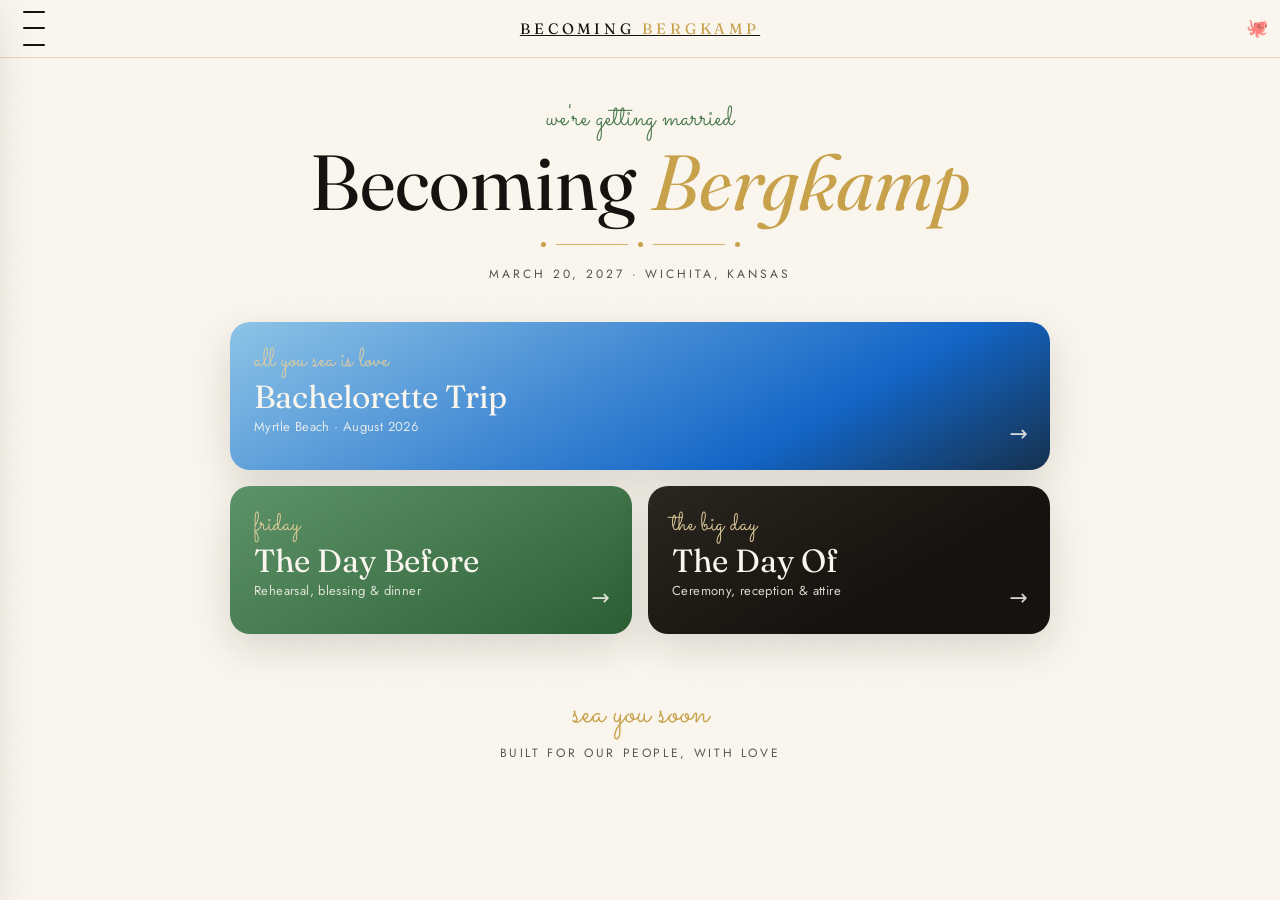
==== index.html @ abdae439 "Build Becoming Bergkamp wedding party hub (PWA) Scaffold the full Phase 1 app per the build spec: a " ====
<!doctype html>
<html lang="en">
<head>
  <meta charset="utf-8">
  <title>Becoming Bergkamp · Wedding Party Hub</title>
  <meta name="viewport" content="width=device-width, initial-scale=1, viewport-fit=cover">
  <meta name="description" content="The wedding party hub for Laura and William. Bachelorette trip, the day before, and the day of.">

  <!-- PWA / app-like -->
  <meta name="theme-color" content="#15130F">
  <meta name="apple-mobile-web-app-capable" content="yes">
  <meta name="mobile-web-app-capable" content="yes">
  <meta name="apple-mobile-web-app-status-bar-style" content="black-translucent">
  <meta name="apple-mobile-web-app-title" content="Bergkamp">
  <link rel="manifest" href="manifest.json">
  <link rel="apple-touch-icon" href="assets/icons/apple-touch-icon.png">
  <link rel="icon" type="image/png" sizes="32x32" href="assets/icons/favicon-32.png">

  <!-- Fonts: Fraunces, Jost, Sacramento -->
  <link rel="preconnect" href="https://fonts.googleapis.com">
  <link rel="preconnect" href="https://fonts.gstatic.com" crossorigin>
  <link href="https://fonts.googleapis.com/css2?family=Fraunces:ital,opsz,wght@0,9..144,300;0,9..144,400;1,9..144,300;1,9..144,400&family=Jost:wght@300;400;500;600&family=Sacramento&display=swap" rel="stylesheet">

  <link rel="stylesheet" href="styles/main.css">
</head>
<body>
  <!-- film grain texture -->
  <div class="grain" aria-hidden="true"></div>

  <!-- fixed top bar -->
  <header class="topbar">
    <button class="hamburger" id="hamburger" aria-label="Open menu" aria-controls="drawer" aria-expanded="false">
      <span></span><span></span><span></span>
    </button>
    <a class="wordmark" href="#/home">Becoming <span class="gold">Bergkamp</span></a>
    <span class="shellglyph" aria-hidden="true">&#128025;</span>
  </header>

  <!-- slide-in drawer -->
  <div class="scrim" id="scrim"></div>
  <aside class="drawer" id="drawer" aria-label="Main menu">
    <div class="drawer__kicker">welcome to the</div>
    <div class="drawer__title">Wedding Party Hub</div>
    <div class="drawer__rule"></div>
    <nav>
      <a class="drawer__link" href="#/home"><span class="idx">00</span><span class="label">Home</span></a>
      <a class="drawer__link" href="#/bachelorette"><span class="idx">01</span><span class="label">Bachelorette Trip</span></a>
      <a class="drawer__link" href="#/day-before"><span class="idx">02</span><span class="label">The Day Before</span></a>
      <a class="drawer__link" href="#/day-of"><span class="idx">03</span><span class="label">The Day Of</span></a>
    </nav>
    <div class="drawer__soon">
      <div class="ey">Coming soon</div>
      <div class="items">Bridesmaids portal &middot; Groomsmen portal</div>
    </div>
  </aside>

  <!-- routed views (filled by app.js from data.js) -->
  <main>
    <section class="view" id="view-home"></section>
    <section class="view" id="view-bachelorette"></section>
    <section class="view" id="view-day-before"></section>
    <section class="view" id="view-day-of"></section>
  </main>

  <!-- shared lightbox for the Boardwalk looks -->
  <div class="lightbox" id="lightbox" aria-hidden="true">
    <button class="lightbox__close" aria-label="Close">&times;</button>
    <img src="" alt="">
  </div>

  <script src="scripts/data.js"></script>
  <script src="scripts/app.js"></script>
</body>
</html>
---- styles/main.css ----
/* ============================================================
   Becoming Bergkamp :: Wedding Party Hub
   Fonts: Fraunces (display serif), Jost (UI sans), Sacramento (script).
   No em dashes anywhere. Not an Envision project. No Montserrat.
   ============================================================ */

/* ----------------------------------------------------- TOKENS */
:root {
  --ivory:     #FBF7EF;
  --ink:       #15130F;
  --sand:      #E6D8BD;
  --greenery:  #4A7A4E;
  --gold:      #C9A24B;
  --gold-soft: #E3CF9C;

  --serif:  "Fraunces", Georgia, "Times New Roman", serif;
  --sans:   "Jost", system-ui, sans-serif;
  --script: "Sacramento", cursive;

  --topbar-h: 58px;
  --jump-h:   54px;

  --maxw: 720px;

  --ease: cubic-bezier(.22,.61,.36,1);
  --shadow-soft: 0 10px 30px rgba(21,19,15,.10);
  --shadow-card: 0 14px 40px rgba(21,19,15,.14);
}

/* ----------------------------------------------------- RESET */
*, *::before, *::after { box-sizing: border-box; }
html { -webkit-text-size-adjust: 100%; scroll-behavior: smooth; }
body {
  margin: 0;
  font-family: var(--sans);
  font-weight: 400;
  color: var(--ink);
  background: var(--ivory);
  line-height: 1.55;
  overflow-x: hidden;
  /* respect the notch */
  padding: env(safe-area-inset-top) env(safe-area-inset-right) env(safe-area-inset-bottom) env(safe-area-inset-left);
}
img { max-width: 100%; display: block; }
a { color: inherit; }
button { font-family: inherit; cursor: pointer; }

h1, h2, h3, h4 { font-family: var(--serif); font-weight: 400; margin: 0; line-height: 1.08; }

/* ------------------------------------------- FILM GRAIN OVERLAY */
.grain {
  position: fixed;
  inset: 0;
  z-index: 9000;
  pointer-events: none;
  opacity: .045;
  mix-blend-mode: multiply;
  background-image: url("data:image/svg+xml,%3Csvg xmlns='http://www.w3.org/2000/svg' width='160' height='160'%3E%3Cfilter id='n'%3E%3CfeTurbulence type='fractalNoise' baseFrequency='0.85' numOctaves='2' stitchTiles='stitch'/%3E%3C/filter%3E%3Crect width='100%25' height='100%25' filter='url(%23n)'/%3E%3C/svg%3E");
}

/* --------------------------------------------------- TOP BAR */
.topbar {
  position: fixed;
  top: env(safe-area-inset-top);
  left: 0; right: 0;
  height: var(--topbar-h);
  z-index: 1000;
  display: grid;
  grid-template-columns: 44px 1fr 44px;
  align-items: center;
  padding: 0 12px;
  background: rgba(251,247,239,.82);
  -webkit-backdrop-filter: blur(12px);
  backdrop-filter: blur(12px);
  border-bottom: 1px solid rgba(201,162,75,.35);
}
.wordmark {
  text-align: center;
  font-family: var(--serif);
  font-size: 15px;
  letter-spacing: .26em;
  text-transform: uppercase;
  white-space: nowrap;
}
.wordmark .gold { color: var(--gold); }
.shellglyph {
  justify-self: end;
  font-size: 18px;
  opacity: .8;
  color: var(--greenery);
}

/* hamburger */
.hamburger {
  width: 44px; height: 44px;
  border: 0; background: transparent;
  display: grid; place-items: center;
  padding: 0;
}
.hamburger span {
  display: block;
  width: 22px; height: 2px;
  background: var(--ink);
  border-radius: 2px;
  position: relative;
  transition: transform .35s var(--ease), opacity .25s var(--ease);
}
.hamburger span + span { margin-top: 5px; }
body.drawer-open .hamburger span:nth-child(1) { transform: translateY(7px) rotate(45deg); }
body.drawer-open .hamburger span:nth-child(2) { opacity: 0; }
body.drawer-open .hamburger span:nth-child(3) { transform: translateY(-7px) rotate(-45deg); }

/* --------------------------------------------------- DRAWER */
.scrim {
  position: fixed; inset: 0;
  background: rgba(21,19,15,.5);
  opacity: 0; visibility: hidden;
  transition: opacity .35s var(--ease), visibility .35s var(--ease);
  z-index: 1100;
}
body.drawer-open .scrim { opacity: 1; visibility: visible; }

.drawer {
  position: fixed;
  top: 0; bottom: 0; left: 0;
  width: min(82vw, 340px);
  z-index: 1200;
  background: var(--ink);
  color: var(--ivory);
  transform: translateX(-102%);
  transition: transform .42s var(--ease);
  display: flex;
  flex-direction: column;
  padding: calc(env(safe-area-inset-top) + 28px) 26px calc(env(safe-area-inset-bottom) + 24px);
  box-shadow: var(--shadow-card);
}
body.drawer-open .drawer { transform: translateX(0); }

.drawer__kicker { font-family: var(--script); color: var(--gold-soft); font-size: 26px; line-height: 1; }
.drawer__title  { font-family: var(--serif); font-size: 28px; margin-top: 2px; }
.drawer__rule   { height: 1px; background: rgba(227,207,156,.25); margin: 22px 0; }

.drawer nav { display: flex; flex-direction: column; gap: 2px; }
.drawer__link {
  display: flex; align-items: baseline; gap: 14px;
  padding: 13px 8px;
  text-decoration: none;
  color: var(--ivory);
  border-radius: 10px;
  transition: background .2s var(--ease), color .2s var(--ease);
}
.drawer__link .idx {
  font-family: var(--serif);
  font-size: 13px;
  color: var(--gold-soft);
  opacity: .7;
  min-width: 22px;
}
.drawer__link .label { font-size: 18px; letter-spacing: .01em; }
.drawer__link:hover { background: rgba(255,255,255,.05); }
.drawer__link.is-active { color: var(--gold-soft); }
.drawer__link.is-active .idx { opacity: 1; }

.drawer__soon {
  margin-top: auto;
  padding-top: 22px;
  border-top: 1px solid rgba(227,207,156,.18);
}
.drawer__soon .ey {
  font-size: 11px; letter-spacing: .28em; text-transform: uppercase;
  color: var(--gold-soft); opacity: .8;
}
.drawer__soon .items {
  margin-top: 6px;
  font-family: var(--serif);
  font-size: 16px;
  color: rgba(251,247,239,.55);
}

/* --------------------------------------------------- VIEWS */
main { padding-top: calc(var(--topbar-h) + env(safe-area-inset-top)); }
.view { display: none; }
.view.is-active { display: block; animation: viewIn .5s var(--ease) both; }
@keyframes viewIn { from { opacity: 0; transform: translateY(8px); } to { opacity: 1; transform: none; } }

.wrap { width: 100%; max-width: var(--maxw); margin: 0 auto; padding: 0 20px; }

/* ----------------------------------------- REVEAL ON SCROLL */
.reveal { opacity: 0; transform: translateY(22px); transition: opacity .7s var(--ease), transform .7s var(--ease); }
.reveal.is-in { opacity: 1; transform: none; }
@media (prefers-reduced-motion: reduce) {
  .reveal { opacity: 1; transform: none; transition: none; }
  html { scroll-behavior: auto; }
}

/* --------------------------------------- SHARED PIECES */
.kicker { font-family: var(--script); font-size: 30px; line-height: 1; }
.eyebrow {
  font-size: 11px; letter-spacing: .3em; text-transform: uppercase;
  font-weight: 500;
}
.chip {
  display: inline-flex; align-items: center; gap: 8px;
  font-size: 13px; letter-spacing: .04em;
  padding: 9px 16px;
  border-radius: 999px;
  border: 1px solid currentColor;
}
.chip .lead { font-size: 11px; letter-spacing: .22em; text-transform: uppercase; opacity: .75; }

.pill-link {
  display: inline-flex; align-items: center; gap: 8px;
  text-decoration: none;
  font-size: 13px; letter-spacing: .04em;
  padding: 11px 20px;
  border-radius: 999px;
  background: var(--ink); color: var(--ivory);
  border: 1px solid var(--ink);
  transition: transform .18s var(--ease), background .2s var(--ease), opacity .2s var(--ease);
}
.pill-link:hover { opacity: .9; }
.pill-link:active { transform: scale(.97); }
.pill-link.is-ghost {
  background: transparent; color: inherit;
  border: 1px dashed currentColor; opacity: .65; cursor: default;
}

/* gold rule with dot terminals */
.gold-rule {
  display: flex; align-items: center; justify-content: center; gap: 10px;
  margin: 18px 0;
}
.gold-rule .line { height: 1px; width: 72px; background: var(--gold); opacity: .8; }
.gold-rule .dot  { width: 5px; height: 5px; border-radius: 50%; background: var(--gold); }

/* wave divider sits at the bottom of a hero */
.wave { display: block; width: 100%; height: 46px; }

/* embedded maps */
.map-embed {
  width: 100%; height: 200px; border: 0;
  border-radius: 14px;
  margin-top: 14px;
  background: var(--sand);
}

/* footers */
.pagefoot { text-align: center; padding: 54px 20px 70px; }
.pagefoot .script { font-family: var(--script); font-size: 38px; line-height: 1; color: var(--gold); }
.pagefoot .line { font-size: 12px; letter-spacing: .22em; text-transform: uppercase; margin-top: 10px; opacity: .7; }

/* ======================================================= HOME */
.home-hero { text-align: center; padding: 46px 20px 8px; }
.home-hero .kicker { color: var(--greenery); }
.home-hero h1 { font-size: clamp(46px, 16vw, 78px); margin-top: 6px; }
.home-hero h1 .italic { font-style: italic; color: var(--gold); }
.home-hero .meta { font-size: 12px; letter-spacing: .24em; text-transform: uppercase; opacity: .72; }

.home-cards { display: grid; gap: 16px; margin: 30px 0 8px; }
.tapcard {
  position: relative;
  display: block;
  text-decoration: none;
  color: var(--ivory);
  border-radius: 20px;
  padding: 26px 24px 24px;
  min-height: 148px;
  overflow: hidden;
  box-shadow: var(--shadow-card);
  transition: transform .2s var(--ease);
  isolation: isolate;
}
.tapcard:active { transform: scale(.985); }
.tapcard .tag {
  font-family: var(--script); font-size: 26px; line-height: 1;
  color: var(--gold-soft);
}
.tapcard h3 { font-size: 32px; margin-top: 6px; }
.tapcard .sub { font-size: 13px; letter-spacing: .03em; opacity: .85; margin-top: 6px; }
.tapcard .arrow { position: absolute; right: 22px; bottom: 20px; font-size: 22px; opacity: .85; }
.card--sea      { background: linear-gradient(150deg, #8EC5E8, #1366C9 70%, #16314E); }
.card--greenery { background: linear-gradient(150deg, #5E946A, #2C5F34); }
.card--blackgold{ background: linear-gradient(150deg, #2a2620, #15130F 65%); }
.card--blackgold .tag, .card--sea .tag { color: var(--gold-soft); }

/* ============================================ GENERIC HERO */
.hero {
  position: relative;
  color: var(--ivory);
  text-align: center;
  padding: 50px 22px 0;
  overflow: hidden;
}
.hero-badge {
  width: 116px; height: 116px;
  border-radius: 50%;
  margin: 0 auto 14px;
  box-shadow: 0 10px 30px rgba(21,19,15,.28);
  border: 2px solid rgba(255,255,255,.55);
}
.hero .kicker { color: var(--gold-soft); }
.hero h1 { font-size: clamp(44px, 14vw, 70px); margin-top: 4px; }
.hero h1 .italic { font-style: italic; }
.hero h1 .gold { color: var(--gold-soft); font-style: italic; }
.hero .sub { font-size: 13px; letter-spacing: .14em; text-transform: uppercase; opacity: .9; margin-top: 12px; }
.hero .wavewrap { margin-top: 26px; }

.hero--sea      { background: linear-gradient(165deg, #BFE2F4 0%, #5BB0DE 38%, #1F77C4 72%, #16314E 100%); }
.hero--greenery { background: linear-gradient(165deg, #6BA277 0%, #3C7A4A 55%, #234E2C 100%); }
.hero--blackgold{ background: linear-gradient(165deg, #3a342a 0%, #1c1813 55%, #15130F 100%); }

/* =================================== BACHELORETTE STICKY JUMP */
.jumpnav {
  position: sticky;
  top: calc(var(--topbar-h) + env(safe-area-inset-top));
  z-index: 800;
  background: rgba(251,247,239,.92);
  -webkit-backdrop-filter: blur(10px);
  backdrop-filter: blur(10px);
  border-bottom: 1px solid rgba(201,162,75,.3);
}
.jumpnav__scroll {
  display: flex; gap: 8px;
  overflow-x: auto;
  padding: 11px 16px;
  scrollbar-width: none;
  -webkit-overflow-scrolling: touch;
}
.jumpnav__scroll::-webkit-scrollbar { display: none; }
.jumpnav__pill {
  flex: 0 0 auto;
  border: 1px solid var(--sand);
  background: #fff;
  color: var(--ink);
  font-size: 12.5px; letter-spacing: .03em;
  padding: 8px 14px;
  border-radius: 999px;
  white-space: nowrap;
  transition: background .2s var(--ease), color .2s var(--ease), border-color .2s var(--ease);
}
.jumpnav__pill.is-active {
  background: var(--ink); color: var(--ivory); border-color: var(--ink);
}

/* The House card */
.house {
  margin: 26px 0;
  background: #fff;
  border: 1px solid var(--sand);
  border-radius: 20px;
  padding: 22px;
  box-shadow: var(--shadow-soft);
}
.house .eyebrow { color: var(--greenery); }
.house h2 { font-size: 30px; margin: 8px 0 8px; }
.house .addr { font-size: 14px; opacity: .85; }
.house .note { font-size: 14px; opacity: .7; margin-top: 8px; }
.house .pill-link { margin-top: 16px; }

/* ============================================ DAY WORLDS */
.day {
  position: relative;
  padding: 64px 0 70px;
  overflow: hidden;
  scroll-margin-top: calc(var(--topbar-h) + var(--jump-h) + env(safe-area-inset-top));
}
.day__inner { position: relative; z-index: 2; }
.day .label { font-family: var(--script); font-size: 32px; line-height: 1; }
.day h2 { font-size: clamp(40px, 13vw, 62px); margin-top: 2px; }
.day .hook {
  font-size: 12px; letter-spacing: .32em; text-transform: uppercase;
  margin-top: 14px; opacity: .9;
}
.day .vibe { font-size: 16px; line-height: 1.7; margin-top: 16px; max-width: 34em; }
.day .secondary { font-style: italic; opacity: .85; margin-top: 10px; }
.day .wearchip { margin-top: 22px; }
.day .wearchip .lead { display: block; margin-bottom: 7px; }

/* palette swatch row */
.swatches { display: flex; gap: 10px; margin-top: 24px; flex-wrap: wrap; }
.swatch { display: flex; flex-direction: column; align-items: center; gap: 6px; }
.swatch .dot {
  width: 34px; height: 34px; border-radius: 50%;
  box-shadow: inset 0 0 0 1px rgba(0,0,0,.12), 0 4px 12px rgba(0,0,0,.25);
}
.swatch .nm { font-size: 10px; letter-spacing: .14em; text-transform: uppercase; opacity: .8; }

/* botanical / palm glyph accent per day */
.day__glyph {
  position: absolute;
  z-index: 1;
  font-size: 200px;
  line-height: 1;
  opacity: .07;
  top: 30px; right: -28px;
  pointer-events: none;
  user-select: none;
}

/* --- Thursday, Beach Club: deep emerald old-money green --- */
.day--thursday { background: radial-gradient(120% 120% at 70% 10%, #356b5b 0%, #2C5C4F 40%, #173a31 100%); color: #F4EFE3; }
.day--thursday .label { color: var(--gold-soft); }
.day--thursday .hook  { color: var(--gold-soft); }
.day--thursday .wearchip { color: #F4EFE3; }

/* --- Friday day, Something Blue --- */
.day--blue { background: linear-gradient(170deg, #8EC5E8 0%, #2BB3C0 38%, #1366C9 70%, #16314E 100%); color: #fff; }
.day--blue .label { color: #EAF6FF; }
.day--blue .hook  { color: #EAF6FF; }

/* --- Friday night, Rainbow Fish --- */
.day--rainbow {
  background: #0c1230;
  color: #EAE6F2;
}
.day--rainbow::before {
  /* faint iridescent scale texture */
  content: "";
  position: absolute; inset: 0; z-index: 0;
  opacity: .14;
  background-image:
    radial-gradient(circle at 0 0, rgba(63,169,255,.9) 0 8px, transparent 9px),
    radial-gradient(circle at 14px 12px, rgba(255,63,164,.9) 0 8px, transparent 9px);
  background-size: 28px 24px;
  mix-blend-mode: screen;
}
.day--rainbow .day__inner { position: relative; z-index: 2; }
.day--rainbow .label { color: #cfe6ff; }
.day--rainbow .hook  { color: #ffd23f; }
.rainbow-title {
  background: linear-gradient(90deg, #FF3FA4, #FF8A3D, #FFD23F, #2FBF71, #3FA9FF, #8A4FFF, #FF3FA4);
  background-size: 300% 100%;
  -webkit-background-clip: text; background-clip: text;
  -webkit-text-fill-color: transparent; color: transparent;
  animation: shimmer 6s linear infinite;
}
@keyframes shimmer { to { background-position: 300% 0; } }
@media (prefers-reduced-motion: reduce) { .rainbow-title { animation: none; } }

/* --- Saturday day, Boardwalk --- */
.day--boardwalk { background: linear-gradient(165deg, #F6EAD2 0%, #ECD9B4 100%); color: var(--ink); }
.day--boardwalk .label { color: #C56B4A; }
.day--boardwalk .hook  { color: #C56B4A; }

/* --- Saturday night, Coco Nuts --- */
.day--coconuts { background: linear-gradient(170deg, #E8B14C 0%, #C56B4A 45%, #6B4226 100%); color: #F4EAD7; }
.day--coconuts .label { color: #F4EAD7; }
.day--coconuts .hook  { color: #F4EAD7; }

/* --- Sunday --- */
.day--sunday { background: var(--ivory); color: var(--ink); text-align: center; padding: 70px 0; }
.day--sunday .label { color: var(--greenery); }
.day--sunday .vibe { margin: 16px auto 0; }

/* Where We're Going */
.wwg { padding: 8px 0 10px; }
.wwg .eyebrow { color: var(--greenery); text-align: center; display: block; }
.wwg h2 { text-align: center; font-size: 34px; margin-top: 6px; }
.loc-card {
  margin-top: 18px;
  background: #fff;
  border: 1px solid var(--sand);
  border-radius: 18px;
  padding: 20px;
  box-shadow: var(--shadow-soft);
}
.loc-card .eyebrow { color: var(--gold); }
.loc-card h3 { font-size: 24px; margin: 6px 0 6px; }
.loc-card .detail { font-size: 13.5px; opacity: .78; }

/* ============================================ SCHEDULE CARDS */
.schedule { display: grid; gap: 16px; margin: 28px 0 8px; }
.sched-card {
  background: #fff;
  border: 1px solid var(--sand);
  border-radius: 18px;
  padding: 20px;
  display: grid;
  grid-template-columns: 92px 1fr;
  gap: 14px;
  box-shadow: var(--shadow-soft);
}
.sched-card .time {
  font-family: var(--serif);
  font-size: 26px;
  color: var(--gold);
  line-height: 1.1;
}
.sched-card h3 { font-size: 24px; }
.sched-card .venue { font-family: var(--serif); font-size: 17px; margin-top: 10px; }
.sched-card .place { font-size: 13.5px; opacity: .78; margin-top: 2px; }
.sched-card .when  { font-size: 12px; letter-spacing: .14em; text-transform: uppercase; opacity: .7; margin-top: 6px; }
.sched-card .map-full { grid-column: 1 / -1; }
.sched-note { text-align: center; font-size: 11px; letter-spacing: .26em; text-transform: uppercase; opacity: .65; margin: 18px 0 4px; }

/* Colors block (dark) */
.colors {
  margin: 34px 0;
  background: var(--ink);
  color: var(--ivory);
  border-radius: 22px;
  padding: 38px 26px;
  text-align: center;
}
.colors .eyebrow { color: var(--gold-soft); }
.colors h2 { font-size: 34px; margin-top: 6px; }
.colors .dots { display: flex; justify-content: center; gap: 18px; margin: 24px 0; }
.colors .dots .d {
  width: 40px; height: 40px; border-radius: 50%;
  box-shadow: inset 0 0 0 1px rgba(255,255,255,.18), 0 6px 16px rgba(0,0,0,.4);
}
.colors .statement {
  font-family: var(--serif); font-style: italic; color: var(--gold-soft);
  font-size: 21px; line-height: 1.45; max-width: 22em; margin: 0 auto;
}

/* Attire block (white card) */
.attire {
  margin: 0 0 8px;
  background: #fff;
  border: 1px solid var(--sand);
  border-radius: 22px;
  padding: 30px 26px;
  text-align: center;
  box-shadow: var(--shadow-soft);
}
.attire .eyebrow { color: var(--gold); }
.attire h2 { font-size: 32px; margin-top: 6px; }
.attire .body { font-size: 16px; line-height: 1.7; margin: 14px auto 18px; max-width: 30em; }
.attire .tag {
  display: inline-block;
  font-size: 11px; letter-spacing: .22em; text-transform: uppercase;
  border: 1px dashed var(--sand);
  border-radius: 999px;
  padding: 9px 18px;
  opacity: .7;
}

/* ============================================ BOARDWALK WIDGET */
.boardwalk-widget { padding-top: 10px; }
.tee-note {
  display: flex; align-items: center; gap: 14px;
  background: rgba(255,255,255,.55);
  border: 1px solid rgba(21,19,15,.12);
  border-radius: 16px;
  padding: 14px 16px;
  margin: 6px 0 22px;
}
.tee-note .glyph { font-size: 26px; }
.tee-note .t { font-family: var(--serif); font-size: 16px; }
.tee-note .s { font-size: 13px; opacity: .72; margin-top: 2px; }

.looks { display: grid; gap: 22px; }
.look-card { }
.look-tile {
  position: relative;
  border-radius: 18px;
  overflow: hidden;
  background: #15130F; /* near black to blend the on-black mockups */
  border: 1px solid rgba(21,19,15,.35);
  cursor: zoom-in;
  aspect-ratio: 920 / 832;
}
.look-tile img { width: 100%; height: 100%; object-fit: cover; }
.look-tile .ov {
  position: absolute;
  font-size: 10px; letter-spacing: .22em; text-transform: uppercase;
  color: rgba(255,255,255,.85);
  text-shadow: 0 1px 6px rgba(0,0,0,.6);
}
.look-tile .ov-num    { top: 12px; left: 14px; font-family: var(--serif); letter-spacing: .14em; }
.look-tile .ov-fb     { bottom: 12px; right: 14px; }
.look-tile .ov-zoom   { bottom: 12px; left: 14px; opacity: .8; }
.look-meta { padding: 14px 4px 0; }
.look-meta h3 { font-size: 26px; }
.look-meta .desc { font-size: 14px; opacity: .78; margin: 6px 0 14px; max-width: 32em; }

/* lightbox */
.lightbox {
  position: fixed; inset: 0; z-index: 2000;
  background: rgba(8,7,5,.94);
  display: none;
  align-items: center; justify-content: center;
  padding: 24px;
}
.lightbox.is-open { display: flex; animation: fadeIn .25s var(--ease) both; }
@keyframes fadeIn { from { opacity: 0; } to { opacity: 1; } }
.lightbox img { max-width: 100%; max-height: 90vh; border-radius: 10px; }
.lightbox__close {
  position: absolute; top: calc(env(safe-area-inset-top) + 14px); right: 16px;
  width: 44px; height: 44px; border-radius: 50%;
  border: 1px solid rgba(255,255,255,.4);
  background: rgba(255,255,255,.08);
  color: #fff; font-size: 22px;
}

/* ============================================ RESPONSIVE UP */
@media (min-width: 640px) {
  .home-cards { grid-template-columns: 1fr 1fr; }
  .home-cards .tapcard:first-child { grid-column: 1 / -1; }
  .looks { grid-template-columns: 1fr 1fr; }
  .schedule { grid-template-columns: 1fr; }
}
@media (min-width: 900px) {
  :root { --maxw: 860px; }
  .looks { grid-template-columns: 1fr 1fr 1fr; }
}

/* standalone boardwalk page tweaks */
body.standalone main { padding-top: calc(var(--topbar-h) + env(safe-area-inset-top)); }
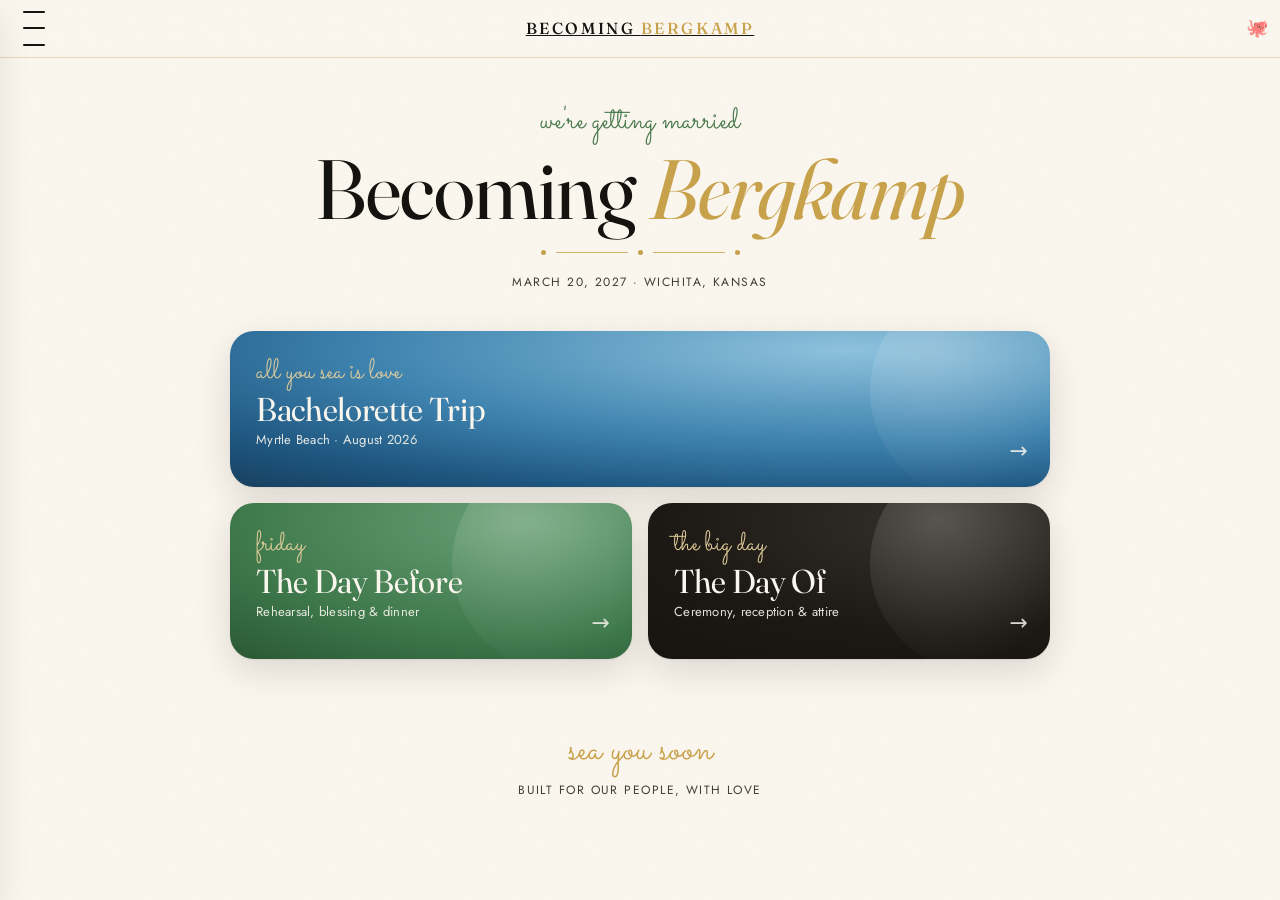
==== commit 29571b04: "Modernize UX/UI: refined typography, depth, and a11y polish Design system pass to elevate the app to" ====
--- a/index.html
+++ b/index.html
@@ -10,7 +10,7 @@
   <meta name="theme-color" content="#15130F">
   <meta name="apple-mobile-web-app-capable" content="yes">
   <meta name="mobile-web-app-capable" content="yes">
-  <meta name="apple-mobile-web-app-status-bar-style" content="black-translucent">
+  <meta name="apple-mobile-web-app-status-bar-style" content="default">
   <meta name="apple-mobile-web-app-title" content="Bergkamp">
   <link rel="manifest" href="manifest.json">
   <link rel="apple-touch-icon" href="assets/icons/apple-touch-icon.png">
@@ -19,7 +19,7 @@
   <!-- Fonts: Fraunces, Jost, Sacramento -->
   <link rel="preconnect" href="https://fonts.googleapis.com">
   <link rel="preconnect" href="https://fonts.gstatic.com" crossorigin>
-  <link href="https://fonts.googleapis.com/css2?family=Fraunces:ital,opsz,wght@0,9..144,300;0,9..144,400;1,9..144,300;1,9..144,400&family=Jost:wght@300;400;500;600&family=Sacramento&display=swap" rel="stylesheet">
+  <link href="https://fonts.googleapis.com/css2?family=Fraunces:ital,opsz,wght@0,9..144,300;0,9..144,400;0,9..144,500;0,9..144,600;1,9..144,300;1,9..144,400;1,9..144,500&family=Jost:wght@300;400;500;600&family=Sacramento&display=swap" rel="stylesheet">
 
   <link rel="stylesheet" href="styles/main.css">
 </head>
--- a/styles/main.css
+++ b/styles/main.css
@@ -22,9 +22,40 @@
 
   --maxw: 720px;
 
+  /* spacing scale (4pt base) */
+  --space-1: 4px;
+  --space-2: 8px;
+  --space-3: 12px;
+  --space-4: 16px;
+  --space-5: 24px;
+  --space-6: 32px;
+  --space-7: 48px;
+  --space-8: 64px;
+  --space-9: 96px;
+
+  /* radius scale */
+  --radius-s: 12px;
+  --radius-m: 16px;
+  --radius-l: 24px;
+  --radius-pill: 999px;
+
+  /* tracking scale (tighter, more editorial than before) */
+  --track-tight: .08em;
+  --track-label: .12em;
+  --track-wide:  .18em;
+
   --ease: cubic-bezier(.22,.61,.36,1);
-  --shadow-soft: 0 10px 30px rgba(21,19,15,.10);
-  --shadow-card: 0 14px 40px rgba(21,19,15,.14);
+
+  /* layered shadows: a tight ambient pass plus a soft cast for crisp depth */
+  --shadow-soft:
+    0 1px 1px rgba(21,19,15,.04),
+    0 8px 24px rgba(21,19,15,.08);
+  --shadow-card:
+    0 1px 2px rgba(21,19,15,.06),
+    0 12px 36px rgba(21,19,15,.13);
+  --shadow-lift:
+    0 2px 4px rgba(21,19,15,.08),
+    0 18px 48px rgba(21,19,15,.18);
 }
 
 /* ----------------------------------------------------- RESET */
@@ -38,14 +69,36 @@
   background: var(--ivory);
   line-height: 1.55;
   overflow-x: hidden;
+  -webkit-font-smoothing: antialiased;
+  -moz-osx-font-smoothing: grayscale;
+  font-optical-sizing: auto;
+  text-rendering: optimizeLegibility;
   /* respect the notch */
   padding: env(safe-area-inset-top) env(safe-area-inset-right) env(safe-area-inset-bottom) env(safe-area-inset-left);
 }
 img { max-width: 100%; display: block; }
 a { color: inherit; }
 button { font-family: inherit; cursor: pointer; }
-
-h1, h2, h3, h4 { font-family: var(--serif); font-weight: 400; margin: 0; line-height: 1.08; }
+p { text-wrap: pretty; }
+
+h1, h2, h3, h4 {
+  font-family: var(--serif);
+  font-weight: 400;
+  margin: 0;
+  line-height: 1.02;
+  text-wrap: balance;
+  letter-spacing: -.01em;
+  /* small headings ride font-optical-sizing:auto; the big display type
+     below forces a high opsz for dramatic, high-contrast Fraunces serifs */
+}
+
+/* crisp, on-brand focus ring for an installable app */
+:focus-visible {
+  outline: 2px solid var(--gold);
+  outline-offset: 3px;
+  border-radius: 3px;
+}
+:focus:not(:focus-visible) { outline: none; }
 
 /* ------------------------------------------- FILM GRAIN OVERLAY */
 .grain {
@@ -77,10 +130,12 @@
 .wordmark {
   text-align: center;
   font-family: var(--serif);
-  font-size: 15px;
-  letter-spacing: .26em;
+  font-size: 16px;
+  font-weight: 500;
+  letter-spacing: .16em;
   text-transform: uppercase;
   white-space: nowrap;
+  font-variation-settings: "opsz" 40;
 }
 .wordmark .gold { color: var(--gold); }
 .shellglyph {
@@ -194,31 +249,32 @@
 }
 
 /* --------------------------------------- SHARED PIECES */
-.kicker { font-family: var(--script); font-size: 30px; line-height: 1; }
+.kicker { font-family: var(--script); font-size: 32px; line-height: 1; }
 .eyebrow {
-  font-size: 11px; letter-spacing: .3em; text-transform: uppercase;
-  font-weight: 500;
+  font-size: 11px; letter-spacing: var(--track-label); text-transform: uppercase;
+  font-weight: 600;
 }
 .chip {
   display: inline-flex; align-items: center; gap: 8px;
-  font-size: 13px; letter-spacing: .04em;
+  font-size: 13px; letter-spacing: .02em;
   padding: 9px 16px;
-  border-radius: 999px;
+  border-radius: var(--radius-pill);
   border: 1px solid currentColor;
 }
-.chip .lead { font-size: 11px; letter-spacing: .22em; text-transform: uppercase; opacity: .75; }
+.chip .lead { font-size: 11px; letter-spacing: var(--track-label); text-transform: uppercase; opacity: .85; }
 
 .pill-link {
   display: inline-flex; align-items: center; gap: 8px;
   text-decoration: none;
-  font-size: 13px; letter-spacing: .04em;
-  padding: 11px 20px;
-  border-radius: 999px;
+  font-size: 13px; letter-spacing: .03em; font-weight: 500;
+  padding: 12px 22px;
+  border-radius: var(--radius-pill);
   background: var(--ink); color: var(--ivory);
   border: 1px solid var(--ink);
-  transition: transform .18s var(--ease), background .2s var(--ease), opacity .2s var(--ease);
-}
-.pill-link:hover { opacity: .9; }
+  box-shadow: 0 1px 2px rgba(21,19,15,.12);
+  transition: transform .2s var(--ease), box-shadow .2s var(--ease), opacity .2s var(--ease);
+}
+.pill-link:hover { transform: translateY(-1px); box-shadow: var(--shadow-soft); }
 .pill-link:active { transform: scale(.97); }
 .pill-link.is-ghost {
   background: transparent; color: inherit;
@@ -239,48 +295,71 @@
 /* embedded maps */
 .map-embed {
   width: 100%; height: 200px; border: 0;
-  border-radius: 14px;
+  border-radius: var(--radius-s);
   margin-top: 14px;
   background: var(--sand);
 }
 
 /* footers */
-.pagefoot { text-align: center; padding: 54px 20px 70px; }
-.pagefoot .script { font-family: var(--script); font-size: 38px; line-height: 1; color: var(--gold); }
-.pagefoot .line { font-size: 12px; letter-spacing: .22em; text-transform: uppercase; margin-top: 10px; opacity: .7; }
+.pagefoot { text-align: center; padding: var(--space-8) 20px var(--space-9); }
+.pagefoot .script { font-family: var(--script); font-size: 40px; line-height: 1; color: var(--gold); }
+.pagefoot .line { font-size: 12px; letter-spacing: var(--track-label); text-transform: uppercase; margin-top: 10px; opacity: .82; }
 
 /* ======================================================= HOME */
-.home-hero { text-align: center; padding: 46px 20px 8px; }
+.home-hero { text-align: center; padding: var(--space-7) 20px var(--space-2); }
 .home-hero .kicker { color: var(--greenery); }
-.home-hero h1 { font-size: clamp(46px, 16vw, 78px); margin-top: 6px; }
+.home-hero h1 {
+  font-size: clamp(48px, 16vw, 84px);
+  margin-top: 8px;
+  font-variation-settings: "opsz" 144;
+}
 .home-hero h1 .italic { font-style: italic; color: var(--gold); }
-.home-hero .meta { font-size: 12px; letter-spacing: .24em; text-transform: uppercase; opacity: .72; }
-
-.home-cards { display: grid; gap: 16px; margin: 30px 0 8px; }
+.home-hero .meta { font-size: 12px; letter-spacing: var(--track-label); text-transform: uppercase; opacity: .82; }
+
+.home-cards { display: grid; gap: var(--space-4); margin: var(--space-6) 0 var(--space-2); }
 .tapcard {
   position: relative;
   display: block;
   text-decoration: none;
   color: var(--ivory);
-  border-radius: 20px;
-  padding: 26px 24px 24px;
-  min-height: 148px;
+  border-radius: var(--radius-l);
+  padding: 28px 26px 26px;
+  min-height: 156px;
   overflow: hidden;
   box-shadow: var(--shadow-card);
-  transition: transform .2s var(--ease);
+  transition: transform .25s var(--ease), box-shadow .25s var(--ease);
   isolation: isolate;
+}
+/* soft oversized glyph so each card reads designed, not empty */
+.tapcard::after {
+  content: "";
+  position: absolute;
+  z-index: -1;
+  right: -40px; top: -50px;
+  width: 220px; height: 220px;
+  border-radius: 50%;
+  background: radial-gradient(circle at 30% 30%, rgba(255,255,255,.18), rgba(255,255,255,0) 70%);
+  pointer-events: none;
+}
+@media (hover: hover) {
+  .tapcard:hover { transform: translateY(-3px); box-shadow: var(--shadow-lift); }
 }
 .tapcard:active { transform: scale(.985); }
 .tapcard .tag {
-  font-family: var(--script); font-size: 26px; line-height: 1;
+  font-family: var(--script); font-size: 28px; line-height: 1;
   color: var(--gold-soft);
 }
-.tapcard h3 { font-size: 32px; margin-top: 6px; }
-.tapcard .sub { font-size: 13px; letter-spacing: .03em; opacity: .85; margin-top: 6px; }
-.tapcard .arrow { position: absolute; right: 22px; bottom: 20px; font-size: 22px; opacity: .85; }
-.card--sea      { background: linear-gradient(150deg, #8EC5E8, #1366C9 70%, #16314E); }
-.card--greenery { background: linear-gradient(150deg, #5E946A, #2C5F34); }
-.card--blackgold{ background: linear-gradient(150deg, #2a2620, #15130F 65%); }
+.tapcard h3 { font-size: 33px; margin-top: 6px; font-variation-settings: "opsz" 80; }
+.tapcard .sub { font-size: 13px; letter-spacing: .02em; opacity: .9; margin-top: 8px; }
+.tapcard .arrow {
+  position: absolute; right: 22px; bottom: 20px; font-size: 22px; opacity: .85;
+  transition: transform .25s var(--ease);
+}
+@media (hover: hover) { .tapcard:hover .arrow { transform: translateX(4px); } }
+/* dustier, more antique coastal blue (was a saturated primary blue) */
+.card--sea      { background: radial-gradient(130% 130% at 75% 12%, #8FC3DE 0%, #3E84B0 45%, #1E5680 72%, #15314A 100%); }
+.card--greenery { background: radial-gradient(130% 130% at 75% 12%, #6AA277 0%, #3F7A4C 55%, #234E2C 100%); }
+.card--blackgold{ background: radial-gradient(130% 130% at 75% 12%, #34302a 0%, #1c1813 55%, #15130F 100%); }
 .card--blackgold .tag, .card--sea .tag { color: var(--gold-soft); }
 
 /* ============================================ GENERIC HERO */
@@ -288,26 +367,43 @@
   position: relative;
   color: var(--ivory);
   text-align: center;
-  padding: 50px 22px 0;
+  padding: var(--space-7) 22px 0;
   overflow: hidden;
+  isolation: isolate;
+}
+/* localized soft glow so heroes read art-directed, not like a flat gradient */
+.hero::before {
+  content: "";
+  position: absolute; inset: 0; z-index: -2;
+  background: radial-gradient(80% 55% at 50% 8%, rgba(255,255,255,.22), rgba(255,255,255,0) 60%);
+  pointer-events: none;
+}
+/* faint grain inside the hero adds tooth and depth */
+.hero::after {
+  content: "";
+  position: absolute; inset: 0; z-index: -1;
+  opacity: .06;
+  mix-blend-mode: overlay;
+  pointer-events: none;
+  background-image: url("data:image/svg+xml,%3Csvg xmlns='http://www.w3.org/2000/svg' width='160' height='160'%3E%3Cfilter id='n'%3E%3CfeTurbulence type='fractalNoise' baseFrequency='0.85' numOctaves='2' stitchTiles='stitch'/%3E%3C/filter%3E%3Crect width='100%25' height='100%25' filter='url(%23n)'/%3E%3C/svg%3E");
 }
 .hero-badge {
   width: 116px; height: 116px;
   border-radius: 50%;
-  margin: 0 auto 14px;
+  margin: 0 auto 16px;
   box-shadow: 0 10px 30px rgba(21,19,15,.28);
   border: 2px solid rgba(255,255,255,.55);
 }
 .hero .kicker { color: var(--gold-soft); }
-.hero h1 { font-size: clamp(44px, 14vw, 70px); margin-top: 4px; }
+.hero h1 { font-size: clamp(46px, 14vw, 76px); margin-top: 6px; font-variation-settings: "opsz" 144; }
 .hero h1 .italic { font-style: italic; }
 .hero h1 .gold { color: var(--gold-soft); font-style: italic; }
-.hero .sub { font-size: 13px; letter-spacing: .14em; text-transform: uppercase; opacity: .9; margin-top: 12px; }
-.hero .wavewrap { margin-top: 26px; }
-
-.hero--sea      { background: linear-gradient(165deg, #BFE2F4 0%, #5BB0DE 38%, #1F77C4 72%, #16314E 100%); }
-.hero--greenery { background: linear-gradient(165deg, #6BA277 0%, #3C7A4A 55%, #234E2C 100%); }
-.hero--blackgold{ background: linear-gradient(165deg, #3a342a 0%, #1c1813 55%, #15130F 100%); }
+.hero .sub { font-size: 13px; letter-spacing: var(--track-label); text-transform: uppercase; opacity: .95; margin-top: 14px; }
+.hero .wavewrap { margin-top: var(--space-6); }
+
+.hero--sea      { background: radial-gradient(120% 90% at 50% 0%, #C6E4F2 0%, #69B0D6 34%, #2E7FB4 64%, #173A56 100%); }
+.hero--greenery { background: radial-gradient(120% 90% at 50% 0%, #7BAE86 0%, #438050 52%, #234E2C 100%); }
+.hero--blackgold{ background: radial-gradient(120% 90% at 50% 0%, #423a2d 0%, #211b14 52%, #15130F 100%); }
 
 /* =================================== BACHELORETTE STICKY JUMP */
 .jumpnav {
@@ -332,30 +428,32 @@
   border: 1px solid var(--sand);
   background: #fff;
   color: var(--ink);
-  font-size: 12.5px; letter-spacing: .03em;
-  padding: 8px 14px;
-  border-radius: 999px;
+  font-size: 12.5px; letter-spacing: .02em; font-weight: 500;
+  padding: 9px 15px;
+  border-radius: var(--radius-pill);
   white-space: nowrap;
-  transition: background .2s var(--ease), color .2s var(--ease), border-color .2s var(--ease);
+  box-shadow: inset 0 0 0 1px rgba(255,255,255,.6);
+  transition: background .2s var(--ease), color .2s var(--ease), border-color .2s var(--ease), transform .15s var(--ease);
 }
 .jumpnav__pill.is-active {
   background: var(--ink); color: var(--ivory); border-color: var(--ink);
 }
+.jumpnav__pill:active { transform: scale(.96); }
 
 /* The House card */
 .house {
-  margin: 26px 0;
+  margin: var(--space-6) 0;
   background: #fff;
   border: 1px solid var(--sand);
-  border-radius: 20px;
-  padding: 22px;
+  border-radius: var(--radius-l);
+  padding: var(--space-5);
   box-shadow: var(--shadow-soft);
 }
 .house .eyebrow { color: var(--greenery); }
 .house h2 { font-size: 30px; margin: 8px 0 8px; }
-.house .addr { font-size: 14px; opacity: .85; }
-.house .note { font-size: 14px; opacity: .7; margin-top: 8px; }
-.house .pill-link { margin-top: 16px; }
+.house .addr { font-size: 14px; opacity: .9; }
+.house .note { font-size: 14px; opacity: .78; margin-top: 8px; }
+.house .pill-link { margin-top: var(--space-4); }
 
 /* ============================================ DAY WORLDS */
 .day {
@@ -365,15 +463,16 @@
   scroll-margin-top: calc(var(--topbar-h) + var(--jump-h) + env(safe-area-inset-top));
 }
 .day__inner { position: relative; z-index: 2; }
-.day .label { font-family: var(--script); font-size: 32px; line-height: 1; }
-.day h2 { font-size: clamp(40px, 13vw, 62px); margin-top: 2px; }
+.day .label { font-family: var(--script); font-size: 34px; line-height: 1; }
+.day h2 { font-size: clamp(42px, 13vw, 64px); margin-top: 2px; font-variation-settings: "opsz" 144; }
 .day .hook {
-  font-size: 12px; letter-spacing: .32em; text-transform: uppercase;
-  margin-top: 14px; opacity: .9;
-}
-.day .vibe { font-size: 16px; line-height: 1.7; margin-top: 16px; max-width: 34em; }
-.day .secondary { font-style: italic; opacity: .85; margin-top: 10px; }
-.day .wearchip { margin-top: 22px; }
+  font-size: 12px; letter-spacing: var(--track-wide); text-transform: uppercase;
+  font-weight: 600;
+  margin-top: 16px; opacity: .95;
+}
+.day .vibe { font-size: 16px; line-height: 1.7; margin-top: var(--space-4); max-width: 34em; }
+.day .secondary { font-style: italic; opacity: .9; margin-top: 10px; }
+.day .wearchip { margin-top: var(--space-5); }
 .day .wearchip .lead { display: block; margin-bottom: 7px; }
 
 /* palette swatch row */
@@ -404,29 +503,35 @@
 .day--thursday .wearchip { color: #F4EFE3; }
 
 /* --- Friday day, Something Blue --- */
-.day--blue { background: linear-gradient(170deg, #8EC5E8 0%, #2BB3C0 38%, #1366C9 70%, #16314E 100%); color: #fff; }
+.day--blue {
+  background:
+    radial-gradient(70% 45% at 50% 6%, rgba(255,255,255,.22), rgba(255,255,255,0) 60%),
+    linear-gradient(170deg, #8EC5E8 0%, #2BB3C0 38%, #1366C9 70%, #16314E 100%);
+  color: #fff;
+}
 .day--blue .label { color: #EAF6FF; }
 .day--blue .hook  { color: #EAF6FF; }
 
 /* --- Friday night, Rainbow Fish --- */
 .day--rainbow {
-  background: #0c1230;
-  color: #EAE6F2;
-}
-.day--rainbow::before {
-  /* faint iridescent scale texture */
-  content: "";
-  position: absolute; inset: 0; z-index: 0;
-  opacity: .14;
-  background-image:
-    radial-gradient(circle at 0 0, rgba(63,169,255,.9) 0 8px, transparent 9px),
-    radial-gradient(circle at 14px 12px, rgba(255,63,164,.9) 0 8px, transparent 9px);
-  background-size: 28px 24px;
-  mix-blend-mode: screen;
+  /* iridescent background image set inline from data; fallback opal */
+  background-color: #EAE6F2;
+  background-size: cover;
+  background-position: center;
+  background-repeat: no-repeat;
+  color: var(--ink);
 }
 .day--rainbow .day__inner { position: relative; z-index: 2; }
-.day--rainbow .label { color: #cfe6ff; }
-.day--rainbow .hook  { color: #ffd23f; }
+.day--rainbow .day__glyph { display: none; }
+.day--rainbow .label { color: #6f54a8; }
+.day--rainbow .hook  { color: #d6398a; }
+/* hand-lettered RAINBOW FISH banner replaces the text title */
+.day__banner-wrap { margin-top: 2px; line-height: 0; }
+.day__banner {
+  display: block;
+  width: min(440px, 90%);
+  height: auto;
+}
 .rainbow-title {
   background: linear-gradient(90deg, #FF3FA4, #FF8A3D, #FFD23F, #2FBF71, #3FA9FF, #8A4FFF, #FF3FA4);
   background-size: 300% 100%;
@@ -438,89 +543,112 @@
 @media (prefers-reduced-motion: reduce) { .rainbow-title { animation: none; } }
 
 /* --- Saturday day, Boardwalk --- */
-.day--boardwalk { background: linear-gradient(165deg, #F6EAD2 0%, #ECD9B4 100%); color: var(--ink); }
-.day--boardwalk .label { color: #C56B4A; }
-.day--boardwalk .hook  { color: #C56B4A; }
+.day--boardwalk {
+  background:
+    radial-gradient(60% 40% at 78% 6%, rgba(255,255,255,.5), rgba(255,255,255,0) 60%),
+    linear-gradient(165deg, #F8EDD7 0%, #EAD5AD 100%);
+  color: var(--ink);
+}
+/* deepened terracotta for legible labels on warm sand */
+.day--boardwalk .label { color: #A8452A; }
+.day--boardwalk .hook  { color: #97412A; }
 
 /* --- Saturday night, Coco Nuts --- */
-.day--coconuts { background: linear-gradient(170deg, #E8B14C 0%, #C56B4A 45%, #6B4226 100%); color: #F4EAD7; }
-.day--coconuts .label { color: #F4EAD7; }
-.day--coconuts .hook  { color: #F4EAD7; }
+.day--coconuts {
+  background:
+    radial-gradient(70% 45% at 50% 4%, rgba(255,255,255,.2), rgba(255,255,255,0) 58%),
+    linear-gradient(170deg, #E8B14C 0%, #C56B4A 45%, #6B4226 100%);
+  color: #F8EFDF;
+}
+.day--coconuts .label { color: #F8EFDF; }
+.day--coconuts .hook  { color: #F8EFDF; }
 
 /* --- Sunday --- */
 .day--sunday { background: var(--ivory); color: var(--ink); text-align: center; padding: 70px 0; }
 .day--sunday .label { color: var(--greenery); }
 .day--sunday .vibe { margin: 16px auto 0; }
 
-/* Where We're Going */
-.wwg { padding: 8px 0 10px; }
-.wwg .eyebrow { color: var(--greenery); text-align: center; display: block; }
-.wwg h2 { text-align: center; font-size: 34px; margin-top: 6px; }
-.loc-card {
-  margin-top: 18px;
+/* location marker living inside the day it belongs to */
+.day-loc {
+  margin-top: var(--space-6);
+  max-width: 34em;
   background: #fff;
   border: 1px solid var(--sand);
-  border-radius: 18px;
-  padding: 20px;
+  border-radius: var(--radius-l);
+  padding: var(--space-5);
   box-shadow: var(--shadow-soft);
-}
-.loc-card .eyebrow { color: var(--gold); }
-.loc-card h3 { font-size: 24px; margin: 6px 0 6px; }
-.loc-card .detail { font-size: 13.5px; opacity: .78; }
+  color: var(--ink);
+  transition: transform .25s var(--ease), box-shadow .25s var(--ease);
+}
+@media (hover: hover) {
+  .day-loc:hover { transform: translateY(-2px); box-shadow: var(--shadow-card); }
+}
+.day-loc .eyebrow { color: var(--gold); display: block; }
+.day-loc h3 { font-size: 24px; margin: 6px 0 6px; }
+.day-loc .detail { font-size: 13.5px; opacity: .82; }
+.day-loc .pill-link { margin-top: var(--space-4); }
 
 /* ============================================ SCHEDULE CARDS */
-.schedule { display: grid; gap: 16px; margin: 28px 0 8px; }
+.schedule { display: grid; gap: var(--space-4); margin: var(--space-6) 0 var(--space-2); }
 .sched-card {
   background: #fff;
   border: 1px solid var(--sand);
-  border-radius: 18px;
-  padding: 20px;
+  border-radius: var(--radius-m);
+  padding: var(--space-5);
   display: grid;
   grid-template-columns: 92px 1fr;
-  gap: 14px;
+  gap: var(--space-4);
   box-shadow: var(--shadow-soft);
+  transition: transform .25s var(--ease), box-shadow .25s var(--ease);
+}
+@media (hover: hover) {
+  .sched-card:hover { transform: translateY(-2px); box-shadow: var(--shadow-card); }
 }
 .sched-card .time {
   font-family: var(--serif);
   font-size: 26px;
   color: var(--gold);
   line-height: 1.1;
+  font-variation-settings: "opsz" 60;
 }
 .sched-card h3 { font-size: 24px; }
 .sched-card .venue { font-family: var(--serif); font-size: 17px; margin-top: 10px; }
-.sched-card .place { font-size: 13.5px; opacity: .78; margin-top: 2px; }
-.sched-card .when  { font-size: 12px; letter-spacing: .14em; text-transform: uppercase; opacity: .7; margin-top: 6px; }
+.sched-card .place { font-size: 13.5px; opacity: .82; margin-top: 2px; }
+.sched-card .when  { font-size: 12px; letter-spacing: var(--track-label); text-transform: uppercase; opacity: .78; margin-top: 6px; }
 .sched-card .map-full { grid-column: 1 / -1; }
-.sched-note { text-align: center; font-size: 11px; letter-spacing: .26em; text-transform: uppercase; opacity: .65; margin: 18px 0 4px; }
+.sched-note { text-align: center; font-size: 11px; letter-spacing: var(--track-label); text-transform: uppercase; opacity: .75; margin: var(--space-4) 0 var(--space-1); }
 
 /* Colors block (dark) */
 .colors {
-  margin: 34px 0;
-  background: var(--ink);
+  margin: var(--space-7) 0;
+  background:
+    radial-gradient(90% 70% at 50% 0%, #221d16 0%, var(--ink) 70%);
   color: var(--ivory);
-  border-radius: 22px;
-  padding: 38px 26px;
+  border-radius: var(--radius-l);
+  padding: var(--space-7) var(--space-5);
   text-align: center;
+  box-shadow: var(--shadow-card);
 }
 .colors .eyebrow { color: var(--gold-soft); }
 .colors h2 { font-size: 34px; margin-top: 6px; }
-.colors .dots { display: flex; justify-content: center; gap: 18px; margin: 24px 0; }
+.colors .dots { display: flex; justify-content: center; gap: var(--space-5); margin: var(--space-5) 0; }
 .colors .dots .d {
   width: 40px; height: 40px; border-radius: 50%;
   box-shadow: inset 0 0 0 1px rgba(255,255,255,.18), 0 6px 16px rgba(0,0,0,.4);
 }
 .colors .statement {
   font-family: var(--serif); font-style: italic; color: var(--gold-soft);
-  font-size: 21px; line-height: 1.45; max-width: 22em; margin: 0 auto;
+  font-size: 22px; line-height: 1.45; max-width: 22em; margin: 0 auto;
+  font-variation-settings: "opsz" 48;
 }
 
 /* Attire block (white card) */
 .attire {
-  margin: 0 0 8px;
+  margin: 0 0 var(--space-2);
   background: #fff;
   border: 1px solid var(--sand);
-  border-radius: 22px;
-  padding: 30px 26px;
+  border-radius: var(--radius-l);
+  padding: var(--space-7) var(--space-5);
   text-align: center;
   box-shadow: var(--shadow-soft);
 }
@@ -529,37 +657,43 @@
 .attire .body { font-size: 16px; line-height: 1.7; margin: 14px auto 18px; max-width: 30em; }
 .attire .tag {
   display: inline-block;
-  font-size: 11px; letter-spacing: .22em; text-transform: uppercase;
+  font-size: 11px; letter-spacing: var(--track-label); text-transform: uppercase;
   border: 1px dashed var(--sand);
-  border-radius: 999px;
+  border-radius: var(--radius-pill);
   padding: 9px 18px;
-  opacity: .7;
+  opacity: .8;
 }
 
 /* ============================================ BOARDWALK WIDGET */
 .boardwalk-widget { padding-top: 10px; }
 .tee-note {
   display: flex; align-items: center; gap: 14px;
-  background: rgba(255,255,255,.55);
+  background: rgba(255,255,255,.65);
+  -webkit-backdrop-filter: blur(4px);
+  backdrop-filter: blur(4px);
   border: 1px solid rgba(21,19,15,.12);
-  border-radius: 16px;
+  border-radius: var(--radius-m);
   padding: 14px 16px;
-  margin: 6px 0 22px;
+  margin: 6px 0 var(--space-5);
 }
 .tee-note .glyph { font-size: 26px; }
 .tee-note .t { font-family: var(--serif); font-size: 16px; }
-.tee-note .s { font-size: 13px; opacity: .72; margin-top: 2px; }
-
-.looks { display: grid; gap: 22px; }
-.look-card { }
+.tee-note .s { font-size: 13px; opacity: .8; margin-top: 2px; }
+
+.looks { display: grid; gap: var(--space-5); }
 .look-tile {
   position: relative;
-  border-radius: 18px;
+  border-radius: var(--radius-m);
   overflow: hidden;
   background: #15130F; /* near black to blend the on-black mockups */
   border: 1px solid rgba(21,19,15,.35);
   cursor: zoom-in;
   aspect-ratio: 920 / 832;
+  box-shadow: var(--shadow-soft);
+  transition: transform .25s var(--ease), box-shadow .25s var(--ease);
+}
+@media (hover: hover) {
+  .look-tile:hover { transform: translateY(-3px); box-shadow: var(--shadow-card); }
 }
 .look-tile img { width: 100%; height: 100%; object-fit: cover; }
 .look-tile .ov {
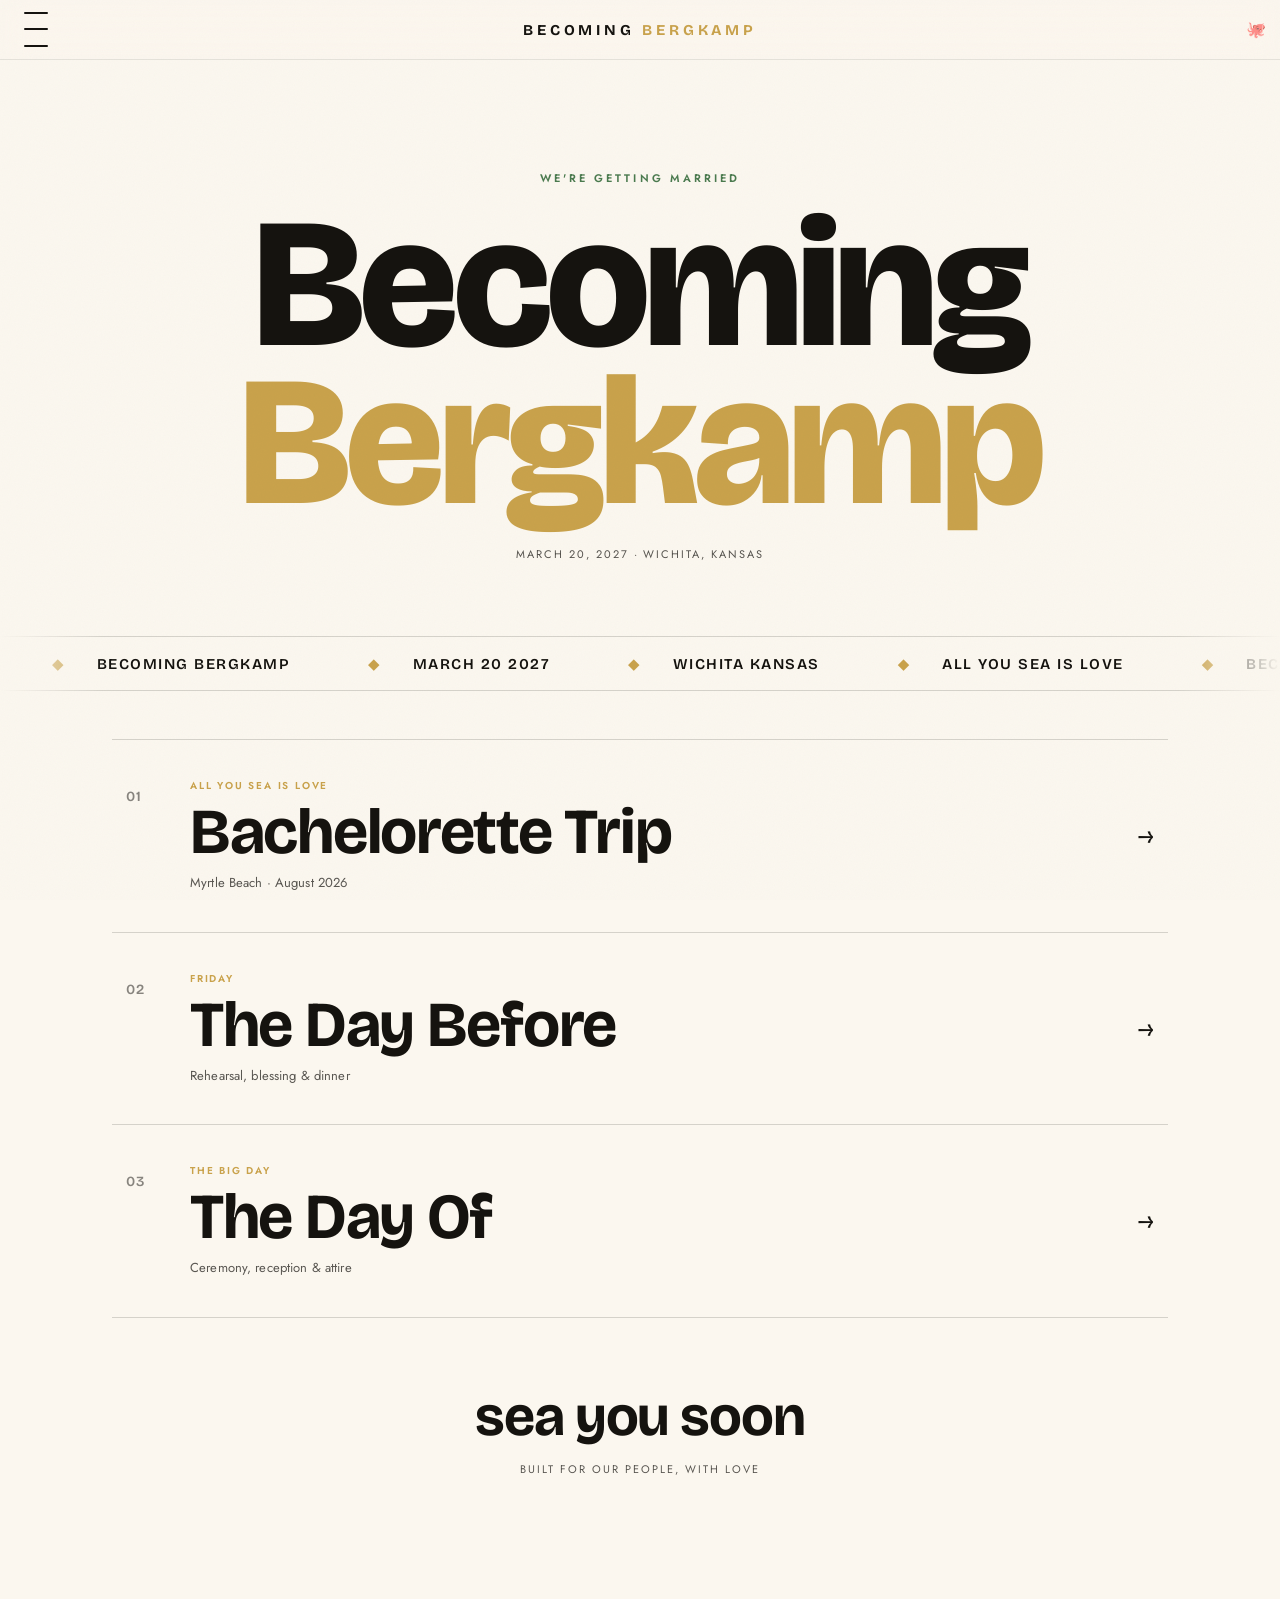
==== commit 2e436c25: "Redesign: modern editorial UI, drop cursive for bold grotesque type Overall visual upgrade toward an" ====
--- a/index.html
+++ b/index.html
@@ -16,10 +16,10 @@
   <link rel="apple-touch-icon" href="assets/icons/apple-touch-icon.png">
   <link rel="icon" type="image/png" sizes="32x32" href="assets/icons/favicon-32.png">
 
-  <!-- Fonts: Fraunces, Jost, Sacramento -->
+  <!-- Fonts: Bricolage Grotesque (display), Jost (UI and body) -->
   <link rel="preconnect" href="https://fonts.googleapis.com">
   <link rel="preconnect" href="https://fonts.gstatic.com" crossorigin>
-  <link href="https://fonts.googleapis.com/css2?family=Fraunces:ital,opsz,wght@0,9..144,300;0,9..144,400;0,9..144,500;0,9..144,600;1,9..144,300;1,9..144,400;1,9..144,500&family=Jost:wght@300;400;500;600&family=Sacramento&display=swap" rel="stylesheet">
+  <link href="https://fonts.googleapis.com/css2?family=Bricolage+Grotesque:opsz,wght@12..96,300..800&family=Jost:wght@300;400;500;600&display=swap" rel="stylesheet">
 
   <link rel="stylesheet" href="styles/main.css">
 </head>
@@ -69,6 +69,7 @@
   </div>
 
   <script src="scripts/data.js"></script>
+  <script src="scripts/boardwalk.js"></script>
   <script src="scripts/app.js"></script>
 </body>
 </html>
--- a/styles/main.css
+++ b/styles/main.css
@@ -1,7 +1,8 @@
 /* ============================================================
    Becoming Bergkamp :: Wedding Party Hub
-   Fonts: Fraunces (display serif), Jost (UI sans), Sacramento (script).
-   No em dashes anywhere. Not an Envision project. No Montserrat.
+   Editorial redesign. Display: Bricolage Grotesque. UI and body: Jost.
+   No cursive, no boxed-card look. No em dashes anywhere.
+   Not an Envision project. No Montserrat.
    ============================================================ */
 
 /* ----------------------------------------------------- TOKENS */
@@ -13,14 +14,19 @@
   --gold:      #C9A24B;
   --gold-soft: #E3CF9C;
 
-  --serif:  "Fraunces", Georgia, "Times New Roman", serif;
-  --sans:   "Jost", system-ui, sans-serif;
-  --script: "Sacramento", cursive;
-
-  --topbar-h: 58px;
-  --jump-h:   54px;
-
-  --maxw: 720px;
+  /* hairlines do the work that boxes and shadows used to do */
+  --line:      rgba(21,19,15,.16);
+  --line-soft: rgba(21,19,15,.09);
+  --line-lt:   rgba(255,255,255,.22);
+
+  --display: "Bricolage Grotesque", "Jost", system-ui, sans-serif;
+  --sans:    "Jost", system-ui, sans-serif;
+
+  --topbar-h: 60px;
+  --jump-h:   52px;
+
+  --maxw: 1100px;
+  --col:  680px;   /* reading column inside wider editorial sections */
 
   /* spacing scale (4pt base) */
   --space-1: 4px;
@@ -30,32 +36,20 @@
   --space-5: 24px;
   --space-6: 32px;
   --space-7: 48px;
-  --space-8: 64px;
-  --space-9: 96px;
-
-  /* radius scale */
-  --radius-s: 12px;
-  --radius-m: 16px;
-  --radius-l: 24px;
+  --space-8: 72px;
+  --space-9: 120px;
+
+  --radius-s: 6px;
+  --radius-m: 10px;
   --radius-pill: 999px;
 
-  /* tracking scale (tighter, more editorial than before) */
-  --track-tight: .08em;
-  --track-label: .12em;
-  --track-wide:  .18em;
-
-  --ease: cubic-bezier(.22,.61,.36,1);
-
-  /* layered shadows: a tight ambient pass plus a soft cast for crisp depth */
-  --shadow-soft:
-    0 1px 1px rgba(21,19,15,.04),
-    0 8px 24px rgba(21,19,15,.08);
-  --shadow-card:
-    0 1px 2px rgba(21,19,15,.06),
-    0 12px 36px rgba(21,19,15,.13);
-  --shadow-lift:
-    0 2px 4px rgba(21,19,15,.08),
-    0 18px 48px rgba(21,19,15,.18);
+  /* tracking scale */
+  --track-tight: -.02em;
+  --track-label: .18em;
+  --track-wide:  .28em;
+
+  --ease:  cubic-bezier(.22,.61,.36,1);
+  --ease2: cubic-bezier(.65,.05,.36,1);
 }
 
 /* ----------------------------------------------------- RESET */
@@ -67,13 +61,11 @@
   font-weight: 400;
   color: var(--ink);
   background: var(--ivory);
-  line-height: 1.55;
+  line-height: 1.6;
   overflow-x: hidden;
   -webkit-font-smoothing: antialiased;
   -moz-osx-font-smoothing: grayscale;
-  font-optical-sizing: auto;
   text-rendering: optimizeLegibility;
-  /* respect the notch */
   padding: env(safe-area-inset-top) env(safe-area-inset-right) env(safe-area-inset-bottom) env(safe-area-inset-left);
 }
 img { max-width: 100%; display: block; }
@@ -81,18 +73,19 @@
 button { font-family: inherit; cursor: pointer; }
 p { text-wrap: pretty; }
 
+/* display type runs big, tight and confident, edge to edge */
 h1, h2, h3, h4 {
-  font-family: var(--serif);
-  font-weight: 400;
+  font-family: var(--display);
+  font-weight: 700;
   margin: 0;
-  line-height: 1.02;
+  line-height: .96;
   text-wrap: balance;
-  letter-spacing: -.01em;
-  /* small headings ride font-optical-sizing:auto; the big display type
-     below forces a high opsz for dramatic, high-contrast Fraunces serifs */
-}
-
-/* crisp, on-brand focus ring for an installable app */
+  letter-spacing: var(--track-tight);
+  font-optical-sizing: auto;
+}
+
+::selection { background: var(--gold); color: var(--ink); }
+
 :focus-visible {
   outline: 2px solid var(--gold);
   outline-offset: 3px;
@@ -106,7 +99,7 @@
   inset: 0;
   z-index: 9000;
   pointer-events: none;
-  opacity: .045;
+  opacity: .035;
   mix-blend-mode: multiply;
   background-image: url("data:image/svg+xml,%3Csvg xmlns='http://www.w3.org/2000/svg' width='160' height='160'%3E%3Cfilter id='n'%3E%3CfeTurbulence type='fractalNoise' baseFrequency='0.85' numOctaves='2' stitchTiles='stitch'/%3E%3C/filter%3E%3Crect width='100%25' height='100%25' filter='url(%23n)'/%3E%3C/svg%3E");
 }
@@ -121,27 +114,27 @@
   display: grid;
   grid-template-columns: 44px 1fr 44px;
   align-items: center;
-  padding: 0 12px;
-  background: rgba(251,247,239,.82);
-  -webkit-backdrop-filter: blur(12px);
-  backdrop-filter: blur(12px);
-  border-bottom: 1px solid rgba(201,162,75,.35);
+  padding: 0 14px;
+  background: rgba(251,247,239,.78);
+  -webkit-backdrop-filter: blur(14px) saturate(1.2);
+  backdrop-filter: blur(14px) saturate(1.2);
+  border-bottom: 1px solid var(--line-soft);
 }
 .wordmark {
   text-align: center;
-  font-family: var(--serif);
-  font-size: 16px;
-  font-weight: 500;
-  letter-spacing: .16em;
+  font-family: var(--display);
+  font-size: 15px;
+  font-weight: 700;
+  letter-spacing: .26em;
   text-transform: uppercase;
   white-space: nowrap;
-  font-variation-settings: "opsz" 40;
+  text-decoration: none;
 }
 .wordmark .gold { color: var(--gold); }
 .shellglyph {
   justify-self: end;
-  font-size: 18px;
-  opacity: .8;
+  font-size: 16px;
+  opacity: .7;
   color: var(--greenery);
 }
 
@@ -154,23 +147,24 @@
 }
 .hamburger span {
   display: block;
-  width: 22px; height: 2px;
+  width: 24px; height: 2px;
   background: var(--ink);
   border-radius: 2px;
-  position: relative;
   transition: transform .35s var(--ease), opacity .25s var(--ease);
 }
-.hamburger span + span { margin-top: 5px; }
-body.drawer-open .hamburger span:nth-child(1) { transform: translateY(7px) rotate(45deg); }
+.hamburger span + span { margin-top: 6px; }
+body.drawer-open .hamburger span:nth-child(1) { transform: translateY(8px) rotate(45deg); }
 body.drawer-open .hamburger span:nth-child(2) { opacity: 0; }
-body.drawer-open .hamburger span:nth-child(3) { transform: translateY(-7px) rotate(-45deg); }
+body.drawer-open .hamburger span:nth-child(3) { transform: translateY(-8px) rotate(-45deg); }
 
 /* --------------------------------------------------- DRAWER */
 .scrim {
   position: fixed; inset: 0;
-  background: rgba(21,19,15,.5);
+  background: rgba(21,19,15,.55);
+  -webkit-backdrop-filter: blur(2px);
+  backdrop-filter: blur(2px);
   opacity: 0; visibility: hidden;
-  transition: opacity .35s var(--ease), visibility .35s var(--ease);
+  transition: opacity .4s var(--ease), visibility .4s var(--ease);
   z-index: 1100;
 }
 body.drawer-open .scrim { opacity: 1; visibility: visible; }
@@ -178,329 +172,448 @@
 .drawer {
   position: fixed;
   top: 0; bottom: 0; left: 0;
-  width: min(82vw, 340px);
+  width: min(86vw, 360px);
   z-index: 1200;
   background: var(--ink);
   color: var(--ivory);
   transform: translateX(-102%);
-  transition: transform .42s var(--ease);
+  transition: transform .46s var(--ease2);
   display: flex;
   flex-direction: column;
-  padding: calc(env(safe-area-inset-top) + 28px) 26px calc(env(safe-area-inset-bottom) + 24px);
-  box-shadow: var(--shadow-card);
+  padding: calc(env(safe-area-inset-top) + 30px) 30px calc(env(safe-area-inset-bottom) + 26px);
 }
 body.drawer-open .drawer { transform: translateX(0); }
 
-.drawer__kicker { font-family: var(--script); color: var(--gold-soft); font-size: 26px; line-height: 1; }
-.drawer__title  { font-family: var(--serif); font-size: 28px; margin-top: 2px; }
-.drawer__rule   { height: 1px; background: rgba(227,207,156,.25); margin: 22px 0; }
-
-.drawer nav { display: flex; flex-direction: column; gap: 2px; }
+.drawer__kicker {
+  font-size: 11px; letter-spacing: var(--track-wide); text-transform: uppercase;
+  color: var(--gold-soft); font-weight: 500;
+}
+.drawer__title  {
+  font-family: var(--display); font-weight: 700;
+  font-size: 34px; line-height: 1; margin-top: 10px;
+  letter-spacing: var(--track-tight);
+}
+.drawer__rule   { height: 1px; background: rgba(227,207,156,.22); margin: 26px 0; }
+
+.drawer nav { display: flex; flex-direction: column; }
 .drawer__link {
-  display: flex; align-items: baseline; gap: 14px;
-  padding: 13px 8px;
+  position: relative;
+  display: flex; align-items: baseline; gap: 16px;
+  padding: 15px 4px;
   text-decoration: none;
   color: var(--ivory);
-  border-radius: 10px;
-  transition: background .2s var(--ease), color .2s var(--ease);
+  border-bottom: 1px solid rgba(255,255,255,.08);
+  transition: padding-left .3s var(--ease), color .25s var(--ease);
 }
 .drawer__link .idx {
-  font-family: var(--serif);
-  font-size: 13px;
+  font-family: var(--display);
+  font-weight: 600;
+  font-size: 12px;
   color: var(--gold-soft);
-  opacity: .7;
+  opacity: .65;
   min-width: 22px;
 }
-.drawer__link .label { font-size: 18px; letter-spacing: .01em; }
-.drawer__link:hover { background: rgba(255,255,255,.05); }
+.drawer__link .label {
+  font-family: var(--display);
+  font-weight: 600;
+  font-size: 22px;
+  letter-spacing: var(--track-tight);
+}
+.drawer__link:hover { padding-left: 12px; color: var(--gold-soft); }
 .drawer__link.is-active { color: var(--gold-soft); }
 .drawer__link.is-active .idx { opacity: 1; }
 
 .drawer__soon {
   margin-top: auto;
-  padding-top: 22px;
-  border-top: 1px solid rgba(227,207,156,.18);
+  padding-top: 24px;
 }
 .drawer__soon .ey {
-  font-size: 11px; letter-spacing: .28em; text-transform: uppercase;
-  color: var(--gold-soft); opacity: .8;
+  font-size: 10px; letter-spacing: var(--track-wide); text-transform: uppercase;
+  color: var(--gold-soft); opacity: .75;
 }
 .drawer__soon .items {
-  margin-top: 6px;
-  font-family: var(--serif);
+  margin-top: 8px;
+  font-family: var(--display);
+  font-weight: 500;
   font-size: 16px;
-  color: rgba(251,247,239,.55);
+  color: rgba(251,247,239,.5);
 }
 
 /* --------------------------------------------------- VIEWS */
 main { padding-top: calc(var(--topbar-h) + env(safe-area-inset-top)); }
 .view { display: none; }
-.view.is-active { display: block; animation: viewIn .5s var(--ease) both; }
-@keyframes viewIn { from { opacity: 0; transform: translateY(8px); } to { opacity: 1; transform: none; } }
-
-.wrap { width: 100%; max-width: var(--maxw); margin: 0 auto; padding: 0 20px; }
+.view.is-active { display: block; animation: viewIn .55s var(--ease) both; }
+@keyframes viewIn { from { opacity: 0; transform: translateY(10px); } to { opacity: 1; transform: none; } }
+
+.wrap { width: 100%; max-width: var(--maxw); margin: 0 auto; padding: 0 22px; }
 
 /* ----------------------------------------- REVEAL ON SCROLL */
-.reveal { opacity: 0; transform: translateY(22px); transition: opacity .7s var(--ease), transform .7s var(--ease); }
+.reveal { opacity: 0; transform: translateY(26px); transition: opacity .8s var(--ease), transform .8s var(--ease); }
 .reveal.is-in { opacity: 1; transform: none; }
 @media (prefers-reduced-motion: reduce) {
   .reveal { opacity: 1; transform: none; transition: none; }
   html { scroll-behavior: auto; }
+  .marquee__track { animation: none !important; }
 }
 
 /* --------------------------------------- SHARED PIECES */
-.kicker { font-family: var(--script); font-size: 32px; line-height: 1; }
-.eyebrow {
+/* the old script "kicker" is now a tracked editorial eyebrow */
+.kicker, .eyebrow {
+  font-family: var(--sans);
   font-size: 11px; letter-spacing: var(--track-label); text-transform: uppercase;
   font-weight: 600;
 }
+.kicker { letter-spacing: var(--track-wide); }
+
 .chip {
-  display: inline-flex; align-items: center; gap: 8px;
-  font-size: 13px; letter-spacing: .02em;
-  padding: 9px 16px;
+  display: inline-flex; align-items: center; gap: 10px;
+  font-size: 12px; letter-spacing: .04em;
+  padding: 10px 18px;
   border-radius: var(--radius-pill);
   border: 1px solid currentColor;
 }
-.chip .lead { font-size: 11px; letter-spacing: var(--track-label); text-transform: uppercase; opacity: .85; }
-
+.chip .lead { font-size: 10px; letter-spacing: var(--track-label); text-transform: uppercase; opacity: .85; }
+
+/* button: text fills on hover from the left, an editorial press state */
 .pill-link {
-  display: inline-flex; align-items: center; gap: 8px;
+  position: relative;
+  display: inline-flex; align-items: center; gap: 9px;
   text-decoration: none;
-  font-size: 13px; letter-spacing: .03em; font-weight: 500;
-  padding: 12px 22px;
+  font-size: 12px; letter-spacing: .14em; text-transform: uppercase; font-weight: 600;
+  padding: 13px 26px;
   border-radius: var(--radius-pill);
   background: var(--ink); color: var(--ivory);
   border: 1px solid var(--ink);
-  box-shadow: 0 1px 2px rgba(21,19,15,.12);
-  transition: transform .2s var(--ease), box-shadow .2s var(--ease), opacity .2s var(--ease);
-}
-.pill-link:hover { transform: translateY(-1px); box-shadow: var(--shadow-soft); }
-.pill-link:active { transform: scale(.97); }
+  overflow: hidden;
+  isolation: isolate;
+  transition: color .35s var(--ease), transform .18s var(--ease);
+}
+.pill-link::before {
+  content: ""; position: absolute; inset: 0; z-index: -1;
+  background: var(--gold);
+  transform: translateX(-101%);
+  transition: transform .42s var(--ease2);
+}
+@media (hover: hover) {
+  .pill-link:hover { color: var(--ink); }
+  .pill-link:hover::before { transform: translateX(0); }
+}
+.pill-link:active { transform: scale(.96); }
 .pill-link.is-ghost {
   background: transparent; color: inherit;
-  border: 1px dashed currentColor; opacity: .65; cursor: default;
-}
-
-/* gold rule with dot terminals */
+  border: 1px dashed currentColor; opacity: .6; cursor: default;
+}
+.pill-link.is-ghost::before { display: none; }
+
+/* hairline divider with dot terminals */
 .gold-rule {
-  display: flex; align-items: center; justify-content: center; gap: 10px;
-  margin: 18px 0;
-}
-.gold-rule .line { height: 1px; width: 72px; background: var(--gold); opacity: .8; }
-.gold-rule .dot  { width: 5px; height: 5px; border-radius: 50%; background: var(--gold); }
-
-/* wave divider sits at the bottom of a hero */
-.wave { display: block; width: 100%; height: 46px; }
-
-/* embedded maps */
+  display: flex; align-items: center; gap: 12px;
+  margin: 22px 0;
+}
+.gold-rule .line { height: 1px; flex: 1; max-width: 120px; background: var(--gold); opacity: .55; }
+.gold-rule .dot  { width: 4px; height: 4px; border-radius: 50%; background: var(--gold); }
+
+.wave { display: block; width: 100%; height: 40px; }
+
+/* embedded maps, flush and quiet */
 .map-embed {
-  width: 100%; height: 200px; border: 0;
+  width: 100%; height: 220px; border: 0;
   border-radius: var(--radius-s);
-  margin-top: 14px;
+  margin-top: 16px;
   background: var(--sand);
-}
-
-/* footers */
+  filter: saturate(.92);
+}
+
+/* ----------------------------------------- MARQUEE BAND */
+.marquee {
+  border-top: 1px solid var(--line);
+  border-bottom: 1px solid var(--line);
+  overflow: hidden;
+  padding: 14px 0;
+  margin: var(--space-7) 0;
+  -webkit-mask-image: linear-gradient(90deg, transparent, #000 8%, #000 92%, transparent);
+  mask-image: linear-gradient(90deg, transparent, #000 8%, #000 92%, transparent);
+}
+.marquee__track {
+  display: inline-flex;
+  white-space: nowrap;
+  will-change: transform;
+  animation: marquee 34s linear infinite;
+}
+.marquee__track span {
+  font-family: var(--display);
+  font-weight: 600;
+  font-size: 15px;
+  letter-spacing: .1em;
+  text-transform: uppercase;
+  padding: 0 26px;
+  color: var(--ink);
+}
+.marquee__track span .star { color: var(--gold); }
+@keyframes marquee { to { transform: translateX(-50%); } }
+
+/* footers: a big, quiet sign-off in display type */
 .pagefoot { text-align: center; padding: var(--space-8) 20px var(--space-9); }
-.pagefoot .script { font-family: var(--script); font-size: 40px; line-height: 1; color: var(--gold); }
-.pagefoot .line { font-size: 12px; letter-spacing: var(--track-label); text-transform: uppercase; margin-top: 10px; opacity: .82; }
+.pagefoot .script {
+  font-family: var(--display);
+  font-weight: 700;
+  font-size: clamp(34px, 9vw, 56px);
+  line-height: .98;
+  letter-spacing: var(--track-tight);
+  color: var(--ink);
+  text-transform: lowercase;
+}
+.pagefoot .line {
+  font-size: 11px; letter-spacing: var(--track-label); text-transform: uppercase;
+  margin-top: 16px; opacity: .7;
+}
 
 /* ======================================================= HOME */
-.home-hero { text-align: center; padding: var(--space-7) 20px var(--space-2); }
-.home-hero .kicker { color: var(--greenery); }
+.home-hero {
+  text-align: center;
+  padding: clamp(48px, 14vw, 110px) 22px var(--space-5);
+}
+.home-hero .kicker { color: var(--greenery); display: block; }
 .home-hero h1 {
-  font-size: clamp(48px, 16vw, 84px);
-  margin-top: 8px;
-  font-variation-settings: "opsz" 144;
-}
-.home-hero h1 .italic { font-style: italic; color: var(--gold); }
-.home-hero .meta { font-size: 12px; letter-spacing: var(--track-label); text-transform: uppercase; opacity: .82; }
-
-.home-cards { display: grid; gap: var(--space-4); margin: var(--space-6) 0 var(--space-2); }
-.tapcard {
+  font-size: clamp(60px, 21vw, 184px);
+  font-weight: 800;
+  margin-top: 18px;
+  line-height: .86;
+}
+.home-hero h1 .italic { color: var(--gold); font-style: normal; display: block; }
+.home-hero .meta {
+  font-size: 11px; letter-spacing: var(--track-label); text-transform: uppercase;
+  opacity: .72; margin-top: 24px;
+}
+
+/* editorial index rows replace the old tap cards (no boxes, no shadows) */
+.home-cards { margin: var(--space-6) 0 0; border-top: 1px solid var(--line); }
+.indexrow {
   position: relative;
+  display: grid;
+  grid-template-columns: 46px 1fr 32px;
+  align-items: center;
+  gap: 18px;
+  padding: clamp(22px, 5vw, 38px) 14px;
+  text-decoration: none;
+  color: var(--ink);
+  border-bottom: 1px solid var(--line);
+  overflow: hidden;
+  isolation: isolate;
+  transition: color .4s var(--ease), padding-left .4s var(--ease);
+}
+.indexrow__wash {
+  position: absolute; inset: 0; z-index: -1;
+  transform: scaleX(0); transform-origin: left center;
+  transition: transform .5s var(--ease2);
+}
+.indexrow__num {
+  font-family: var(--display); font-weight: 600;
+  font-size: 14px; letter-spacing: .1em;
+  opacity: .5; align-self: start; padding-top: 8px;
+}
+.indexrow__body { min-width: 0; }
+.indexrow__tag {
   display: block;
-  text-decoration: none;
-  color: var(--ivory);
-  border-radius: var(--radius-l);
-  padding: 28px 26px 26px;
-  min-height: 156px;
-  overflow: hidden;
-  box-shadow: var(--shadow-card);
-  transition: transform .25s var(--ease), box-shadow .25s var(--ease);
-  isolation: isolate;
-}
-/* soft oversized glyph so each card reads designed, not empty */
-.tapcard::after {
-  content: "";
-  position: absolute;
-  z-index: -1;
-  right: -40px; top: -50px;
-  width: 220px; height: 220px;
-  border-radius: 50%;
-  background: radial-gradient(circle at 30% 30%, rgba(255,255,255,.18), rgba(255,255,255,0) 70%);
-  pointer-events: none;
+  font-size: 10px; letter-spacing: var(--track-label); text-transform: uppercase;
+  font-weight: 600; color: var(--gold);
+  margin-bottom: 8px;
+}
+.indexrow__title {
+  display: block;
+  font-family: var(--display); font-weight: 700;
+  font-size: clamp(34px, 9vw, 64px);
+  line-height: .95; letter-spacing: var(--track-tight);
+}
+.indexrow__sub {
+  display: block;
+  font-size: 13px; opacity: .7; margin-top: 10px;
+  letter-spacing: .01em;
+}
+.indexrow__arrow {
+  font-family: var(--display);
+  font-size: 26px; justify-self: end; align-self: center;
+  transition: transform .35s var(--ease);
 }
 @media (hover: hover) {
-  .tapcard:hover { transform: translateY(-3px); box-shadow: var(--shadow-lift); }
-}
-.tapcard:active { transform: scale(.985); }
-.tapcard .tag {
-  font-family: var(--script); font-size: 28px; line-height: 1;
-  color: var(--gold-soft);
-}
-.tapcard h3 { font-size: 33px; margin-top: 6px; font-variation-settings: "opsz" 80; }
-.tapcard .sub { font-size: 13px; letter-spacing: .02em; opacity: .9; margin-top: 8px; }
-.tapcard .arrow {
-  position: absolute; right: 22px; bottom: 20px; font-size: 22px; opacity: .85;
-  transition: transform .25s var(--ease);
-}
-@media (hover: hover) { .tapcard:hover .arrow { transform: translateX(4px); } }
-/* dustier, more antique coastal blue (was a saturated primary blue) */
-.card--sea      { background: radial-gradient(130% 130% at 75% 12%, #8FC3DE 0%, #3E84B0 45%, #1E5680 72%, #15314A 100%); }
-.card--greenery { background: radial-gradient(130% 130% at 75% 12%, #6AA277 0%, #3F7A4C 55%, #234E2C 100%); }
-.card--blackgold{ background: radial-gradient(130% 130% at 75% 12%, #34302a 0%, #1c1813 55%, #15130F 100%); }
-.card--blackgold .tag, .card--sea .tag { color: var(--gold-soft); }
+  .indexrow:hover { color: var(--ivory); padding-left: 26px; }
+  .indexrow:hover .indexrow__wash { transform: scaleX(1); }
+  .indexrow:hover .indexrow__tag { color: var(--gold-soft); }
+  .indexrow:hover .indexrow__num { opacity: .85; }
+  .indexrow:hover .indexrow__arrow { transform: translateX(8px); }
+}
+.indexrow:active { color: var(--ivory); }
+.indexrow:active .indexrow__wash { transform: scaleX(1); }
+/* per-section accent wash */
+.card--sea      .indexrow__wash { background: linear-gradient(100deg, #1E5680, #2E7FB4); }
+.card--greenery .indexrow__wash { background: linear-gradient(100deg, #234E2C, #4A7A4E); }
+.card--blackgold .indexrow__wash { background: linear-gradient(100deg, #15130F, #3a3026); }
 
 /* ============================================ GENERIC HERO */
 .hero {
   position: relative;
   color: var(--ivory);
   text-align: center;
-  padding: var(--space-7) 22px 0;
+  padding: clamp(56px, 16vw, 130px) 22px 0;
   overflow: hidden;
   isolation: isolate;
 }
-/* localized soft glow so heroes read art-directed, not like a flat gradient */
 .hero::before {
-  content: "";
-  position: absolute; inset: 0; z-index: -2;
-  background: radial-gradient(80% 55% at 50% 8%, rgba(255,255,255,.22), rgba(255,255,255,0) 60%);
+  content: ""; position: absolute; inset: 0; z-index: -2;
+  background: radial-gradient(85% 60% at 50% 6%, rgba(255,255,255,.20), rgba(255,255,255,0) 60%);
   pointer-events: none;
 }
-/* faint grain inside the hero adds tooth and depth */
 .hero::after {
-  content: "";
-  position: absolute; inset: 0; z-index: -1;
-  opacity: .06;
-  mix-blend-mode: overlay;
-  pointer-events: none;
+  content: ""; position: absolute; inset: 0; z-index: -1;
+  opacity: .06; mix-blend-mode: overlay; pointer-events: none;
   background-image: url("data:image/svg+xml,%3Csvg xmlns='http://www.w3.org/2000/svg' width='160' height='160'%3E%3Cfilter id='n'%3E%3CfeTurbulence type='fractalNoise' baseFrequency='0.85' numOctaves='2' stitchTiles='stitch'/%3E%3C/filter%3E%3Crect width='100%25' height='100%25' filter='url(%23n)'/%3E%3C/svg%3E");
 }
 .hero-badge {
-  width: 116px; height: 116px;
+  width: 120px; height: 120px;
   border-radius: 50%;
-  margin: 0 auto 16px;
-  box-shadow: 0 10px 30px rgba(21,19,15,.28);
-  border: 2px solid rgba(255,255,255,.55);
-}
-.hero .kicker { color: var(--gold-soft); }
-.hero h1 { font-size: clamp(46px, 14vw, 76px); margin-top: 6px; font-variation-settings: "opsz" 144; }
-.hero h1 .italic { font-style: italic; }
-.hero h1 .gold { color: var(--gold-soft); font-style: italic; }
-.hero .sub { font-size: 13px; letter-spacing: var(--track-label); text-transform: uppercase; opacity: .95; margin-top: 14px; }
-.hero .wavewrap { margin-top: var(--space-6); }
+  margin: 0 auto 20px;
+  border: 1px solid rgba(255,255,255,.5);
+}
+.hero .kicker { color: var(--gold-soft); display: block; }
+.hero h1 {
+  font-size: clamp(52px, 16vw, 128px);
+  font-weight: 800; margin-top: 14px; line-height: .9;
+}
+.hero h1 .italic { font-style: normal; }
+.hero h1 .gold { color: var(--gold-soft); font-style: normal; }
+.hero .sub {
+  font-size: 11px; letter-spacing: var(--track-label); text-transform: uppercase;
+  opacity: .92; margin-top: 20px;
+}
+.hero .wavewrap { margin-top: var(--space-7); }
 
 .hero--sea      { background: radial-gradient(120% 90% at 50% 0%, #C6E4F2 0%, #69B0D6 34%, #2E7FB4 64%, #173A56 100%); }
 .hero--greenery { background: radial-gradient(120% 90% at 50% 0%, #7BAE86 0%, #438050 52%, #234E2C 100%); }
 .hero--blackgold{ background: radial-gradient(120% 90% at 50% 0%, #423a2d 0%, #211b14 52%, #15130F 100%); }
+
+/* full-bleed hand-lettered header art, integrated flush (no float, no shadow) */
+.hero--banner { padding-top: clamp(40px, 11vw, 90px); }
+.hero--banner .hero-banner {
+  width: 100%; max-width: 760px; height: auto;
+  display: block; margin: 0 auto;
+}
+.hero--banner .sub { margin-top: 22px; padding: 0 22px; }
+.hero--banner .wavewrap { margin-top: var(--space-7); }
 
 /* =================================== BACHELORETTE STICKY JUMP */
 .jumpnav {
   position: sticky;
   top: calc(var(--topbar-h) + env(safe-area-inset-top));
   z-index: 800;
-  background: rgba(251,247,239,.92);
-  -webkit-backdrop-filter: blur(10px);
-  backdrop-filter: blur(10px);
-  border-bottom: 1px solid rgba(201,162,75,.3);
+  background: rgba(251,247,239,.9);
+  -webkit-backdrop-filter: blur(12px);
+  backdrop-filter: blur(12px);
+  border-bottom: 1px solid var(--line-soft);
 }
 .jumpnav__scroll {
-  display: flex; gap: 8px;
+  display: flex; gap: 4px;
   overflow-x: auto;
-  padding: 11px 16px;
+  padding: 12px 18px;
+  max-width: var(--maxw); margin: 0 auto;
   scrollbar-width: none;
   -webkit-overflow-scrolling: touch;
 }
 .jumpnav__scroll::-webkit-scrollbar { display: none; }
 .jumpnav__pill {
+  position: relative;
   flex: 0 0 auto;
-  border: 1px solid var(--sand);
-  background: #fff;
+  border: 0;
+  background: transparent;
   color: var(--ink);
-  font-size: 12.5px; letter-spacing: .02em; font-weight: 500;
-  padding: 9px 15px;
-  border-radius: var(--radius-pill);
+  font-size: 12px; letter-spacing: .04em; font-weight: 500;
+  padding: 9px 14px;
   white-space: nowrap;
-  box-shadow: inset 0 0 0 1px rgba(255,255,255,.6);
-  transition: background .2s var(--ease), color .2s var(--ease), border-color .2s var(--ease), transform .15s var(--ease);
-}
-.jumpnav__pill.is-active {
-  background: var(--ink); color: var(--ivory); border-color: var(--ink);
-}
-.jumpnav__pill:active { transform: scale(.96); }
-
-/* The House card */
+  opacity: .55;
+  transition: opacity .25s var(--ease);
+}
+.jumpnav__pill::after {
+  content: ""; position: absolute; left: 14px; right: 14px; bottom: 4px;
+  height: 2px; background: var(--gold);
+  transform: scaleX(0); transform-origin: left;
+  transition: transform .3s var(--ease);
+}
+.jumpnav__pill.is-active { opacity: 1; font-weight: 600; }
+.jumpnav__pill.is-active::after { transform: scaleX(1); }
+@media (hover: hover) { .jumpnav__pill:hover { opacity: 1; } }
+
+/* The House: editorial split, no box */
 .house {
-  margin: var(--space-6) 0;
-  background: #fff;
-  border: 1px solid var(--sand);
-  border-radius: var(--radius-l);
-  padding: var(--space-5);
-  box-shadow: var(--shadow-soft);
-}
-.house .eyebrow { color: var(--greenery); }
-.house h2 { font-size: 30px; margin: 8px 0 8px; }
-.house .addr { font-size: 14px; opacity: .9; }
-.house .note { font-size: 14px; opacity: .78; margin-top: 8px; }
-.house .pill-link { margin-top: var(--space-4); }
+  margin: var(--space-8) 0;
+  padding-top: var(--space-5);
+  border-top: 2px solid var(--ink);
+}
+.house .eyebrow { color: var(--greenery); display: block; }
+.house h2 { font-size: clamp(36px, 9vw, 64px); margin: 14px 0 12px; }
+.house .addr { font-size: 15px; opacity: .85; }
+.house .note { font-size: 14px; opacity: .7; margin-top: 8px; max-width: 38em; }
+.house .pill-link { margin-top: var(--space-5); }
 
 /* ============================================ DAY WORLDS */
 .day {
   position: relative;
-  padding: 64px 0 70px;
+  padding: clamp(64px, 14vw, 110px) 0 clamp(70px, 14vw, 110px);
   overflow: hidden;
   scroll-margin-top: calc(var(--topbar-h) + var(--jump-h) + env(safe-area-inset-top));
 }
-.day__inner { position: relative; z-index: 2; }
-.day .label { font-family: var(--script); font-size: 34px; line-height: 1; }
-.day h2 { font-size: clamp(42px, 13vw, 64px); margin-top: 2px; font-variation-settings: "opsz" 144; }
+.day__inner { position: relative; z-index: 2; max-width: var(--col); }
+
+.day.has-bg {
+  background-size: cover;
+  background-position: center;
+  background-repeat: no-repeat;
+}
+.day.has-bg::before {
+  content: ""; position: absolute; inset: 0; z-index: 0; pointer-events: none;
+}
+
+.day .label {
+  display: block;
+  font-size: 11px; letter-spacing: var(--track-wide); text-transform: uppercase;
+  font-weight: 600;
+}
+.day h2 {
+  font-size: clamp(48px, 15vw, 96px);
+  font-weight: 800; margin-top: 12px; line-height: .9;
+}
 .day .hook {
-  font-size: 12px; letter-spacing: var(--track-wide); text-transform: uppercase;
-  font-weight: 600;
-  margin-top: 16px; opacity: .95;
-}
-.day .vibe { font-size: 16px; line-height: 1.7; margin-top: var(--space-4); max-width: 34em; }
-.day .secondary { font-style: italic; opacity: .9; margin-top: 10px; }
-.day .wearchip { margin-top: var(--space-5); }
-.day .wearchip .lead { display: block; margin-bottom: 7px; }
+  font-size: 11px; letter-spacing: var(--track-label); text-transform: uppercase;
+  font-weight: 600; margin-top: 20px; opacity: .95;
+}
+.day .vibe { font-size: 17px; line-height: 1.75; margin-top: var(--space-4); max-width: 34em; }
+.day .secondary { opacity: .85; margin-top: 12px; }
+.day .wearchip { margin-top: var(--space-6); }
+.day .wearchip .lead { display: block; margin-bottom: 8px; }
 
 /* palette swatch row */
-.swatches { display: flex; gap: 10px; margin-top: 24px; flex-wrap: wrap; }
-.swatch { display: flex; flex-direction: column; align-items: center; gap: 6px; }
+.swatches { display: flex; gap: 14px; margin-top: var(--space-6); flex-wrap: wrap; }
+.swatch { display: flex; flex-direction: column; align-items: center; gap: 8px; }
 .swatch .dot {
-  width: 34px; height: 34px; border-radius: 50%;
-  box-shadow: inset 0 0 0 1px rgba(0,0,0,.12), 0 4px 12px rgba(0,0,0,.25);
-}
-.swatch .nm { font-size: 10px; letter-spacing: .14em; text-transform: uppercase; opacity: .8; }
-
-/* botanical / palm glyph accent per day */
+  width: 38px; height: 38px; border-radius: 50%;
+  box-shadow: inset 0 0 0 1px rgba(0,0,0,.12);
+  transition: transform .25s var(--ease);
+}
+@media (hover: hover) { .swatch:hover .dot { transform: scale(1.12); } }
+.swatch .nm { font-size: 9px; letter-spacing: .16em; text-transform: uppercase; opacity: .8; }
+
+/* oversized botanical glyph as quiet texture per day */
 .day__glyph {
-  position: absolute;
-  z-index: 1;
-  font-size: 200px;
-  line-height: 1;
-  opacity: .07;
-  top: 30px; right: -28px;
-  pointer-events: none;
-  user-select: none;
-}
-
-/* --- Thursday, Beach Club: deep emerald old-money green --- */
-.day--thursday { background: radial-gradient(120% 120% at 70% 10%, #356b5b 0%, #2C5C4F 40%, #173a31 100%); color: #F4EFE3; }
-.day--thursday .label { color: var(--gold-soft); }
-.day--thursday .hook  { color: var(--gold-soft); }
-.day--thursday .wearchip { color: #F4EFE3; }
+  position: absolute; z-index: 1;
+  font-size: clamp(220px, 40vw, 360px);
+  line-height: 1; opacity: .06;
+  top: 20px; right: -40px;
+  pointer-events: none; user-select: none;
+}
+
+/* --- Thursday, Beach Club --- */
+.day--thursday { background: radial-gradient(120% 120% at 70% 10%, #5b9bc4 0%, #3E84B0 45%, #1E5680 100%); color: #FBFAF6; }
+.day--thursday.has-bg::before { background: linear-gradient(180deg, rgba(30,86,128,0) 0%, rgba(30,86,128,.18) 40%, rgba(18,52,79,.72) 100%); }
+.day--thursday .label { color: #EAF4FB; }
+.day--thursday .hook  { color: #EAF4FB; }
 
 /* --- Friday day, Something Blue --- */
 .day--blue {
@@ -509,38 +622,36 @@
     linear-gradient(170deg, #8EC5E8 0%, #2BB3C0 38%, #1366C9 70%, #16314E 100%);
   color: #fff;
 }
+.day--blue.has-bg::before { background: linear-gradient(180deg, rgba(142,197,232,.10) 0%, rgba(43,130,180,.45) 42%, rgba(22,49,78,.80) 100%); }
 .day--blue .label { color: #EAF6FF; }
 .day--blue .hook  { color: #EAF6FF; }
 
 /* --- Friday night, Rainbow Fish --- */
-.day--rainbow {
-  /* iridescent background image set inline from data; fallback opal */
-  background-color: #EAE6F2;
-  background-size: cover;
-  background-position: center;
-  background-repeat: no-repeat;
-  color: var(--ink);
-}
-.day--rainbow .day__inner { position: relative; z-index: 2; }
+.day--rainbow { background-color: #EAE6F2; color: var(--ink); }
 .day--rainbow .day__glyph { display: none; }
 .day--rainbow .label { color: #6f54a8; }
 .day--rainbow .hook  { color: #d6398a; }
-/* hand-lettered RAINBOW FISH banner replaces the text title */
-.day__banner-wrap { margin-top: 2px; line-height: 0; }
+.day--rainbow.has-bg::before { background: linear-gradient(180deg, rgba(255,255,255,.28), rgba(255,255,255,.06) 40%, rgba(255,255,255,.30)); }
+
+/* hand-lettered day banner art, integrated flush (no float, no shadow) */
+.day__banner-wrap, .day__crest { margin: 0; line-height: 0; }
 .day__banner {
   display: block;
-  width: min(440px, 90%);
+  width: min(520px, 100%);
   height: auto;
-}
-.rainbow-title {
-  background: linear-gradient(90deg, #FF3FA4, #FF8A3D, #FFD23F, #2FBF71, #3FA9FF, #8A4FFF, #FF3FA4);
-  background-size: 300% 100%;
-  -webkit-background-clip: text; background-clip: text;
-  -webkit-text-fill-color: transparent; color: transparent;
-  animation: shimmer 6s linear infinite;
-}
-@keyframes shimmer { to { background-position: 300% 0; } }
-@media (prefers-reduced-motion: reduce) { .rainbow-title { animation: none; } }
+  border-radius: var(--radius-s);
+}
+.day__banner--crest { width: min(420px, 80%); }
+.day__title { margin-top: 18px; font-size: clamp(48px, 15vw, 96px); font-weight: 800; }
+.day__banner-ph {
+  width: min(520px, 100%);
+  aspect-ratio: 851 / 315;
+  border: 1px dashed currentColor;
+  border-radius: var(--radius-s);
+  display: grid; place-items: center;
+  opacity: .4;
+}
+.day__banner-ph span { font-size: 10px; letter-spacing: var(--track-label); text-transform: uppercase; }
 
 /* --- Saturday day, Boardwalk --- */
 .day--boardwalk {
@@ -549,7 +660,6 @@
     linear-gradient(165deg, #F8EDD7 0%, #EAD5AD 100%);
   color: var(--ink);
 }
-/* deepened terracotta for legible labels on warm sand */
 .day--boardwalk .label { color: #A8452A; }
 .day--boardwalk .hook  { color: #97412A; }
 
@@ -560,166 +670,297 @@
     linear-gradient(170deg, #E8B14C 0%, #C56B4A 45%, #6B4226 100%);
   color: #F8EFDF;
 }
-.day--coconuts .label { color: #F8EFDF; }
-.day--coconuts .hook  { color: #F8EFDF; }
+.day--coconuts.has-bg::before { background: linear-gradient(180deg, rgba(244,234,215,0) 0%, rgba(197,107,74,.42) 38%, rgba(107,66,38,.86) 100%); }
+.day--coconuts .label { color: #FFF3E2; }
+.day--coconuts .hook  { color: #FFF3E2; }
 
 /* --- Sunday --- */
-.day--sunday { background: var(--ivory); color: var(--ink); text-align: center; padding: 70px 0; }
+.day--sunday { background: var(--ivory); color: var(--ink); text-align: center; padding: clamp(70px, 14vw, 110px) 0; }
+.day--sunday .day__inner { margin: 0 auto; }
 .day--sunday .label { color: var(--greenery); }
 .day--sunday .vibe { margin: 16px auto 0; }
 
-/* location marker living inside the day it belongs to */
+/* location marker, framed by a hairline rule instead of a box */
 .day-loc {
-  margin-top: var(--space-6);
-  max-width: 34em;
-  background: #fff;
-  border: 1px solid var(--sand);
-  border-radius: var(--radius-l);
-  padding: var(--space-5);
-  box-shadow: var(--shadow-soft);
+  margin-top: var(--space-7);
+  padding-top: var(--space-5);
+  border-top: 1px solid currentColor;
+}
+.day-loc .eyebrow { color: var(--gold); display: block; }
+.day-loc h3 { font-size: clamp(24px, 6vw, 34px); margin: 10px 0 8px; }
+.day-loc .detail { font-size: 14px; opacity: .82; }
+.day-loc .pill-link { margin-top: var(--space-4); }
+
+/* ============================================ SCHEDULE (editorial timeline) */
+.schedule { margin: var(--space-8) 0 0; border-top: 2px solid var(--ink); }
+.sched-card {
+  display: grid;
+  grid-template-columns: minmax(96px, 130px) 1fr;
+  gap: var(--space-5);
+  padding: var(--space-6) 0;
+  border-bottom: 1px solid var(--line);
+  transition: padding-left .35s var(--ease);
+}
+@media (hover: hover) { .sched-card:hover { padding-left: 10px; } }
+.sched-card .time {
+  font-family: var(--display);
+  font-weight: 700;
+  font-size: clamp(30px, 7vw, 46px);
   color: var(--ink);
-  transition: transform .25s var(--ease), box-shadow .25s var(--ease);
-}
-@media (hover: hover) {
-  .day-loc:hover { transform: translateY(-2px); box-shadow: var(--shadow-card); }
-}
-.day-loc .eyebrow { color: var(--gold); display: block; }
-.day-loc h3 { font-size: 24px; margin: 6px 0 6px; }
-.day-loc .detail { font-size: 13.5px; opacity: .82; }
-.day-loc .pill-link { margin-top: var(--space-4); }
-
-/* ============================================ SCHEDULE CARDS */
-.schedule { display: grid; gap: var(--space-4); margin: var(--space-6) 0 var(--space-2); }
-.sched-card {
-  background: #fff;
-  border: 1px solid var(--sand);
-  border-radius: var(--radius-m);
-  padding: var(--space-5);
-  display: grid;
-  grid-template-columns: 92px 1fr;
-  gap: var(--space-4);
-  box-shadow: var(--shadow-soft);
-  transition: transform .25s var(--ease), box-shadow .25s var(--ease);
-}
-@media (hover: hover) {
-  .sched-card:hover { transform: translateY(-2px); box-shadow: var(--shadow-card); }
-}
-.sched-card .time {
-  font-family: var(--serif);
-  font-size: 26px;
-  color: var(--gold);
-  line-height: 1.1;
-  font-variation-settings: "opsz" 60;
-}
-.sched-card h3 { font-size: 24px; }
-.sched-card .venue { font-family: var(--serif); font-size: 17px; margin-top: 10px; }
-.sched-card .place { font-size: 13.5px; opacity: .82; margin-top: 2px; }
-.sched-card .when  { font-size: 12px; letter-spacing: var(--track-label); text-transform: uppercase; opacity: .78; margin-top: 6px; }
+  line-height: 1; letter-spacing: var(--track-tight);
+}
+.sched-card h3 { font-size: clamp(26px, 6vw, 38px); }
+.sched-card .venue { font-family: var(--display); font-weight: 600; font-size: 18px; margin-top: 12px; }
+.sched-card .place { font-size: 14px; opacity: .8; margin-top: 3px; }
+.sched-card .when  { font-size: 11px; letter-spacing: var(--track-label); text-transform: uppercase; opacity: .65; margin-top: 8px; }
 .sched-card .map-full { grid-column: 1 / -1; }
-.sched-note { text-align: center; font-size: 11px; letter-spacing: var(--track-label); text-transform: uppercase; opacity: .75; margin: var(--space-4) 0 var(--space-1); }
-
-/* Colors block (dark) */
+.sched-note { text-align: center; font-size: 10px; letter-spacing: var(--track-label); text-transform: uppercase; opacity: .65; margin: var(--space-5) 0 0; }
+
+/* Colors block: full-bleed dark statement, no box */
 .colors {
-  margin: var(--space-7) 0;
-  background:
-    radial-gradient(90% 70% at 50% 0%, #221d16 0%, var(--ink) 70%);
+  position: relative;
+  margin: var(--space-9) -22px;
+  padding: clamp(64px, 12vw, 110px) 22px;
+  background: radial-gradient(90% 80% at 50% 0%, #221d16 0%, var(--ink) 70%);
   color: var(--ivory);
-  border-radius: var(--radius-l);
-  padding: var(--space-7) var(--space-5);
   text-align: center;
-  box-shadow: var(--shadow-card);
-}
-.colors .eyebrow { color: var(--gold-soft); }
-.colors h2 { font-size: 34px; margin-top: 6px; }
-.colors .dots { display: flex; justify-content: center; gap: var(--space-5); margin: var(--space-5) 0; }
+}
+.colors .eyebrow { color: var(--gold-soft); display: block; }
+.colors h2 { font-size: clamp(40px, 11vw, 76px); margin-top: 14px; }
+.colors .dots { display: flex; justify-content: center; gap: var(--space-6); margin: var(--space-6) 0; }
 .colors .dots .d {
-  width: 40px; height: 40px; border-radius: 50%;
-  box-shadow: inset 0 0 0 1px rgba(255,255,255,.18), 0 6px 16px rgba(0,0,0,.4);
-}
+  width: 44px; height: 44px; border-radius: 50%;
+  box-shadow: inset 0 0 0 1px rgba(255,255,255,.18);
+  transition: transform .25s var(--ease);
+}
+@media (hover: hover) { .colors .dots .d:hover { transform: scale(1.14); } }
 .colors .statement {
-  font-family: var(--serif); font-style: italic; color: var(--gold-soft);
-  font-size: 22px; line-height: 1.45; max-width: 22em; margin: 0 auto;
-  font-variation-settings: "opsz" 48;
-}
-
-/* Attire block (white card) */
+  font-family: var(--display); font-weight: 500;
+  color: var(--gold-soft);
+  font-size: clamp(20px, 5vw, 30px); line-height: 1.35;
+  max-width: 16em; margin: 0 auto;
+  letter-spacing: var(--track-tight);
+}
+
+/* Attire: editorial block, no box */
 .attire {
   margin: 0 0 var(--space-2);
-  background: #fff;
-  border: 1px solid var(--sand);
-  border-radius: var(--radius-l);
-  padding: var(--space-7) var(--space-5);
+  padding-top: var(--space-6);
+  border-top: 2px solid var(--ink);
   text-align: center;
-  box-shadow: var(--shadow-soft);
-}
-.attire .eyebrow { color: var(--gold); }
-.attire h2 { font-size: 32px; margin-top: 6px; }
-.attire .body { font-size: 16px; line-height: 1.7; margin: 14px auto 18px; max-width: 30em; }
+}
+.attire .eyebrow { color: var(--gold); display: block; }
+.attire h2 { font-size: clamp(40px, 10vw, 72px); margin-top: 14px; }
+.attire .body { font-size: 17px; line-height: 1.75; margin: 18px auto 22px; max-width: 32em; }
 .attire .tag {
   display: inline-block;
-  font-size: 11px; letter-spacing: var(--track-label); text-transform: uppercase;
-  border: 1px dashed var(--sand);
+  font-size: 10px; letter-spacing: var(--track-label); text-transform: uppercase;
+  border: 1px dashed var(--line);
   border-radius: var(--radius-pill);
-  padding: 9px 18px;
-  opacity: .8;
+  padding: 10px 20px; opacity: .7;
+}
+
+/* ============================================ DAY INFO PANELS */
+/* These sit on photo and gradient day worlds, so they keep a quiet frosted
+   backing for legibility, but lose the rounded-card shadow look. */
+.transport {
+  display: flex; align-items: flex-start; gap: 12px;
+  margin-top: var(--space-5); max-width: 34em;
+  font-size: 14px; line-height: 1.6;
+  padding: 14px 16px;
+  border-left: 2px solid currentColor;
+  background: rgba(255,255,255,.12);
+  -webkit-backdrop-filter: blur(4px); backdrop-filter: blur(4px);
+}
+.transport__glyph { font-size: 17px; line-height: 1.5; }
+
+.forms, .meals, .sunset {
+  margin-top: var(--space-6); max-width: 34em;
+  padding: var(--space-5);
+  border: 1px solid var(--line-lt);
+  background: rgba(255,255,255,.1);
+  -webkit-backdrop-filter: blur(6px); backdrop-filter: blur(6px);
+  border-radius: var(--radius-s);
+}
+.forms .eyebrow { color: #FFF3E2; display: block; }
+.forms h3 { font-size: clamp(24px, 6vw, 32px); margin: 10px 0 10px; }
+.forms__note { font-size: 14px; line-height: 1.65; opacity: .92; margin: 0 0 18px; }
+.forms__links { display: flex; flex-wrap: wrap; gap: 10px; }
+.forms__links .pill-link { font-size: 11px; padding: 11px 18px; }
+
+.meals .eyebrow { display: block; opacity: .92; }
+.meals__list { display: grid; gap: 18px; margin-top: 16px; }
+.meal { display: grid; grid-template-columns: 24px 1fr; align-items: baseline; gap: 12px; }
+.meal__glyph { font-size: 15px; line-height: 1.3; }
+.meal__body { display: flex; flex-direction: column; min-width: 0; }
+.meal__label { font-size: 10px; letter-spacing: var(--track-label); text-transform: uppercase; opacity: .7; }
+.meal__place { font-family: var(--display); font-weight: 600; font-size: 18px; line-height: 1.3; margin-top: 3px; }
+.meal__addr { font-size: 12px; opacity: .7; margin-top: 4px; }
+
+/* outbound link chips adapt to any day world via currentColor */
+.linklist { display: flex; flex-wrap: wrap; gap: 8px; margin-top: 12px; }
+.linkchip {
+  display: inline-flex; align-items: center;
+  font-size: 10.5px; letter-spacing: .1em; text-transform: uppercase; font-weight: 600;
+  text-decoration: none;
+  padding: 8px 14px;
+  border-radius: var(--radius-pill);
+  border: 1px solid currentColor;
+  color: inherit; opacity: .8;
+  transition: opacity .2s var(--ease), transform .15s var(--ease);
+}
+@media (hover: hover) { .linkchip:hover { opacity: 1; } }
+.linkchip:active { transform: scale(.96); }
+
+.day-loc__addr { font-size: 13px; opacity: .78; margin-top: 5px; }
+/* dark-text day worlds get a light frosted panel instead */
+.day--rainbow .meals, .day--boardwalk .meals,
+.day--rainbow .forms, .day--boardwalk .forms {
+  background: rgba(255,255,255,.5);
+  border-color: var(--line);
+}
+
+/* warm sunset panel layered over the cruise description (Coco Nuts) */
+.sunset {
+  color: #FFF6EA;
+  border: 0;
+  background:
+    radial-gradient(120% 90% at 20% 0%, rgba(255,210,120,.40), rgba(255,210,120,0) 60%),
+    linear-gradient(160deg, #F2A65A 0%, #E8795B 38%, #C2554E 68%, #7A3B33 100%);
+  position: relative; overflow: hidden;
+}
+.sunset::after {
+  content: ""; position: absolute; z-index: 0;
+  left: 50%; bottom: -120px; transform: translateX(-50%);
+  width: 260px; height: 260px; border-radius: 50%;
+  background: radial-gradient(circle, rgba(255,233,178,.85), rgba(255,233,178,0) 70%);
+  pointer-events: none;
+}
+.sunset > * { position: relative; z-index: 1; }
+.sunset .eyebrow { color: #FFE9B2; display: block; }
+.sunset h3 { font-size: clamp(24px, 6vw, 32px); margin: 10px 0 10px; }
+.sunset__body { font-size: 15px; line-height: 1.7; margin: 0; }
+.sunset__cost {
+  font-size: 13px; line-height: 1.6; margin: 14px 0 0;
+  padding-top: 14px; border-top: 1px solid rgba(255,255,255,.28); opacity: .95;
 }
 
 /* ============================================ BOARDWALK WIDGET */
-.boardwalk-widget { padding-top: 10px; }
+.boardwalk-widget { padding-top: var(--space-5); max-width: var(--col); }
 .tee-note {
-  display: flex; align-items: center; gap: 14px;
-  background: rgba(255,255,255,.65);
-  -webkit-backdrop-filter: blur(4px);
-  backdrop-filter: blur(4px);
-  border: 1px solid rgba(21,19,15,.12);
-  border-radius: var(--radius-m);
-  padding: 14px 16px;
-  margin: 6px 0 var(--space-5);
-}
-.tee-note .glyph { font-size: 26px; }
-.tee-note .t { font-family: var(--serif); font-size: 16px; }
-.tee-note .s { font-size: 13px; opacity: .8; margin-top: 2px; }
-
+  display: flex; align-items: center; gap: 16px;
+  padding: 16px 0;
+  border-top: 1px solid currentColor;
+  border-bottom: 1px solid var(--line);
+  margin: var(--space-2) 0 var(--space-6);
+}
+.tee-note .glyph { font-size: 24px; }
+.tee-note .t { font-family: var(--display); font-weight: 600; font-size: 17px; }
+.tee-note .s { font-size: 13px; opacity: .8; margin-top: 3px; }
+
+/* lookbook grid (standalone uses .looks; embedded uses the carousel below) */
 .looks { display: grid; gap: var(--space-5); }
 .look-tile {
   position: relative;
-  border-radius: var(--radius-m);
+  border-radius: var(--radius-s);
   overflow: hidden;
-  background: #15130F; /* near black to blend the on-black mockups */
-  border: 1px solid rgba(21,19,15,.35);
+  background: #15130F;
   cursor: zoom-in;
   aspect-ratio: 920 / 832;
-  box-shadow: var(--shadow-soft);
-  transition: transform .25s var(--ease), box-shadow .25s var(--ease);
-}
-@media (hover: hover) {
-  .look-tile:hover { transform: translateY(-3px); box-shadow: var(--shadow-card); }
-}
+  transition: transform .3s var(--ease);
+}
+@media (hover: hover) { .look-tile:hover { transform: translateY(-4px); } }
 .look-tile img { width: 100%; height: 100%; object-fit: cover; }
 .look-tile .ov {
   position: absolute;
-  font-size: 10px; letter-spacing: .22em; text-transform: uppercase;
+  font-size: 9px; letter-spacing: var(--track-label); text-transform: uppercase;
   color: rgba(255,255,255,.85);
   text-shadow: 0 1px 6px rgba(0,0,0,.6);
 }
-.look-tile .ov-num    { top: 12px; left: 14px; font-family: var(--serif); letter-spacing: .14em; }
-.look-tile .ov-fb     { bottom: 12px; right: 14px; }
-.look-tile .ov-zoom   { bottom: 12px; left: 14px; opacity: .8; }
-.look-meta { padding: 14px 4px 0; }
-.look-meta h3 { font-size: 26px; }
-.look-meta .desc { font-size: 14px; opacity: .78; margin: 6px 0 14px; max-width: 32em; }
+.look-tile .ov-num  { top: 12px; left: 14px; font-family: var(--display); }
+.look-tile .ov-fb   { bottom: 12px; right: 14px; }
+.look-tile .ov-zoom { bottom: 12px; left: 14px; opacity: .8; }
+.look-meta { padding: 16px 2px 0; }
+.look-meta h3 { font-size: clamp(24px, 6vw, 30px); }
+.look-meta .desc { font-size: 14px; opacity: .78; margin: 8px 0 16px; max-width: 32em; }
+
+/* ============================================ SHORTS CAROUSEL */
+.shorts { margin-top: var(--space-5); }
+.shorts__bar { display: flex; align-items: center; justify-content: space-between; gap: 12px; margin-bottom: 16px; }
+.shorts__count { font-family: var(--display); font-weight: 700; font-size: 16px; letter-spacing: .04em; }
+.shorts__count .sl { opacity: .4; margin: 0 4px; }
+.shorts__count [data-total] { opacity: .5; }
+
+.shorts__fit {
+  display: inline-flex;
+  border: 1px solid var(--line);
+  border-radius: var(--radius-pill);
+  padding: 3px;
+}
+.shorts__fitbtn {
+  border: 0; background: transparent;
+  color: var(--ink);
+  font-family: var(--sans);
+  font-size: 11px; font-weight: 600; letter-spacing: .08em; text-transform: uppercase;
+  padding: 9px 16px;
+  border-radius: var(--radius-pill);
+  transition: background .25s var(--ease), color .25s var(--ease);
+}
+.shorts__fitbtn.is-on { background: var(--ink); color: var(--ivory); }
+
+.shorts__stage { display: grid; grid-template-columns: 44px 1fr 44px; align-items: center; gap: 8px; }
+.shorts__arrow {
+  width: 44px; height: 44px;
+  display: grid; place-items: center;
+  border: 1px solid var(--line);
+  background: transparent;
+  color: var(--ink);
+  border-radius: 50%;
+  font-size: 22px; line-height: 1;
+  transition: transform .18s var(--ease), background .25s var(--ease), color .25s var(--ease);
+}
+.shorts__arrow:active { transform: scale(.9); }
+@media (hover: hover) { .shorts__arrow:hover { background: var(--ink); color: var(--ivory); } }
+
+.shorts__frame { min-width: 0; }
+.shorts__tile {
+  background: radial-gradient(120% 90% at 50% 12%, #FFFFFF 0%, #FBF7EF 55%, #F1E7D2 100%);
+  border: 1px solid var(--line-soft);
+  border-radius: var(--radius-s);
+  aspect-ratio: 920 / 720;
+  display: grid; place-items: center;
+  padding: 10px;
+}
+.shorts__tile img { width: 100%; height: 100%; object-fit: contain; }
+.shorts__tile .ov { color: rgba(21,19,15,.5); text-shadow: none; }
+.shorts__tile .ov-fb { bottom: 10px; right: 12px; }
+.shorts__tile .ov-zoom { bottom: 10px; left: 12px; }
+
+.shorts__dots { display: flex; justify-content: center; gap: 8px; margin: 16px 0 4px; }
+.shorts__dot {
+  width: 7px; height: 7px; padding: 0;
+  border: 0; border-radius: 50%;
+  background: rgba(21,19,15,.22);
+  transition: background .25s var(--ease), transform .25s var(--ease);
+}
+.shorts__dot.is-on { background: var(--ink); transform: scale(1.3); }
+
+.shorts__meta { text-align: center; margin-top: 14px; }
+.shorts__num { font-family: var(--display); font-weight: 600; font-size: 11px; letter-spacing: var(--track-label); text-transform: uppercase; color: var(--gold); }
+.shorts__meta h3 { font-size: clamp(26px, 7vw, 36px); margin-top: 6px; }
+.shorts__meta .desc { font-size: 14px; opacity: .8; margin: 10px auto 18px; max-width: 30em; }
+.shorts__fitnote { text-align: center; font-size: 12px; opacity: .65; margin: 18px auto 0; max-width: 30em; }
 
 /* lightbox */
 .lightbox {
   position: fixed; inset: 0; z-index: 2000;
-  background: rgba(8,7,5,.94);
-  display: none;
-  align-items: center; justify-content: center;
+  background: rgba(8,7,5,.95);
+  display: none; align-items: center; justify-content: center;
   padding: 24px;
 }
 .lightbox.is-open { display: flex; animation: fadeIn .25s var(--ease) both; }
 @keyframes fadeIn { from { opacity: 0; } to { opacity: 1; } }
-.lightbox img { max-width: 100%; max-height: 90vh; border-radius: 10px; }
+.lightbox img { max-width: 100%; max-height: 90vh; border-radius: var(--radius-s); }
 .lightbox__close {
   position: absolute; top: calc(env(safe-area-inset-top) + 14px); right: 16px;
   width: 44px; height: 44px; border-radius: 50%;
@@ -729,16 +970,45 @@
 }
 
 /* ============================================ RESPONSIVE UP */
-@media (min-width: 640px) {
-  .home-cards { grid-template-columns: 1fr 1fr; }
-  .home-cards .tapcard:first-child { grid-column: 1 / -1; }
+@media (min-width: 760px) {
+  .day__inner { max-width: var(--col); }
   .looks { grid-template-columns: 1fr 1fr; }
-  .schedule { grid-template-columns: 1fr; }
-}
-@media (min-width: 900px) {
-  :root { --maxw: 860px; }
+}
+@media (min-width: 1000px) {
   .looks { grid-template-columns: 1fr 1fr 1fr; }
-}
-
-/* standalone boardwalk page tweaks */
+  /* let big editorial headers breathe on wide screens */
+  .home-hero h1 { letter-spacing: -.03em; }
+}
+
+/* standalone boardwalk page */
 body.standalone main { padding-top: calc(var(--topbar-h) + env(safe-area-inset-top)); }
+
+/* ----------------------------------------- UPDATE TOAST */
+.update-toast {
+  position: fixed;
+  left: 50%;
+  bottom: calc(16px + env(safe-area-inset-bottom));
+  transform: translate(-50%, 140%);
+  z-index: 9500;
+  display: flex; align-items: center; gap: 14px;
+  max-width: calc(100vw - 24px);
+  padding: 12px 12px 12px 20px;
+  background: var(--ink);
+  color: var(--ivory);
+  border: 1px solid rgba(201,162,75,.5);
+  border-radius: 999px;
+  opacity: 0;
+  transition: transform .45s var(--ease), opacity .45s var(--ease);
+}
+.update-toast.is-in { transform: translate(-50%, 0); opacity: 1; }
+.update-toast__text { font-family: var(--sans); font-size: 14px; letter-spacing: .2px; }
+.update-toast__btn {
+  flex: none;
+  padding: 9px 18px;
+  border: 0; border-radius: 999px;
+  background: var(--gold);
+  color: var(--ink);
+  font-family: var(--sans);
+  font-size: 11px; font-weight: 700; letter-spacing: .12em; text-transform: uppercase;
+}
+.update-toast__btn:disabled { opacity: .6; cursor: default; }
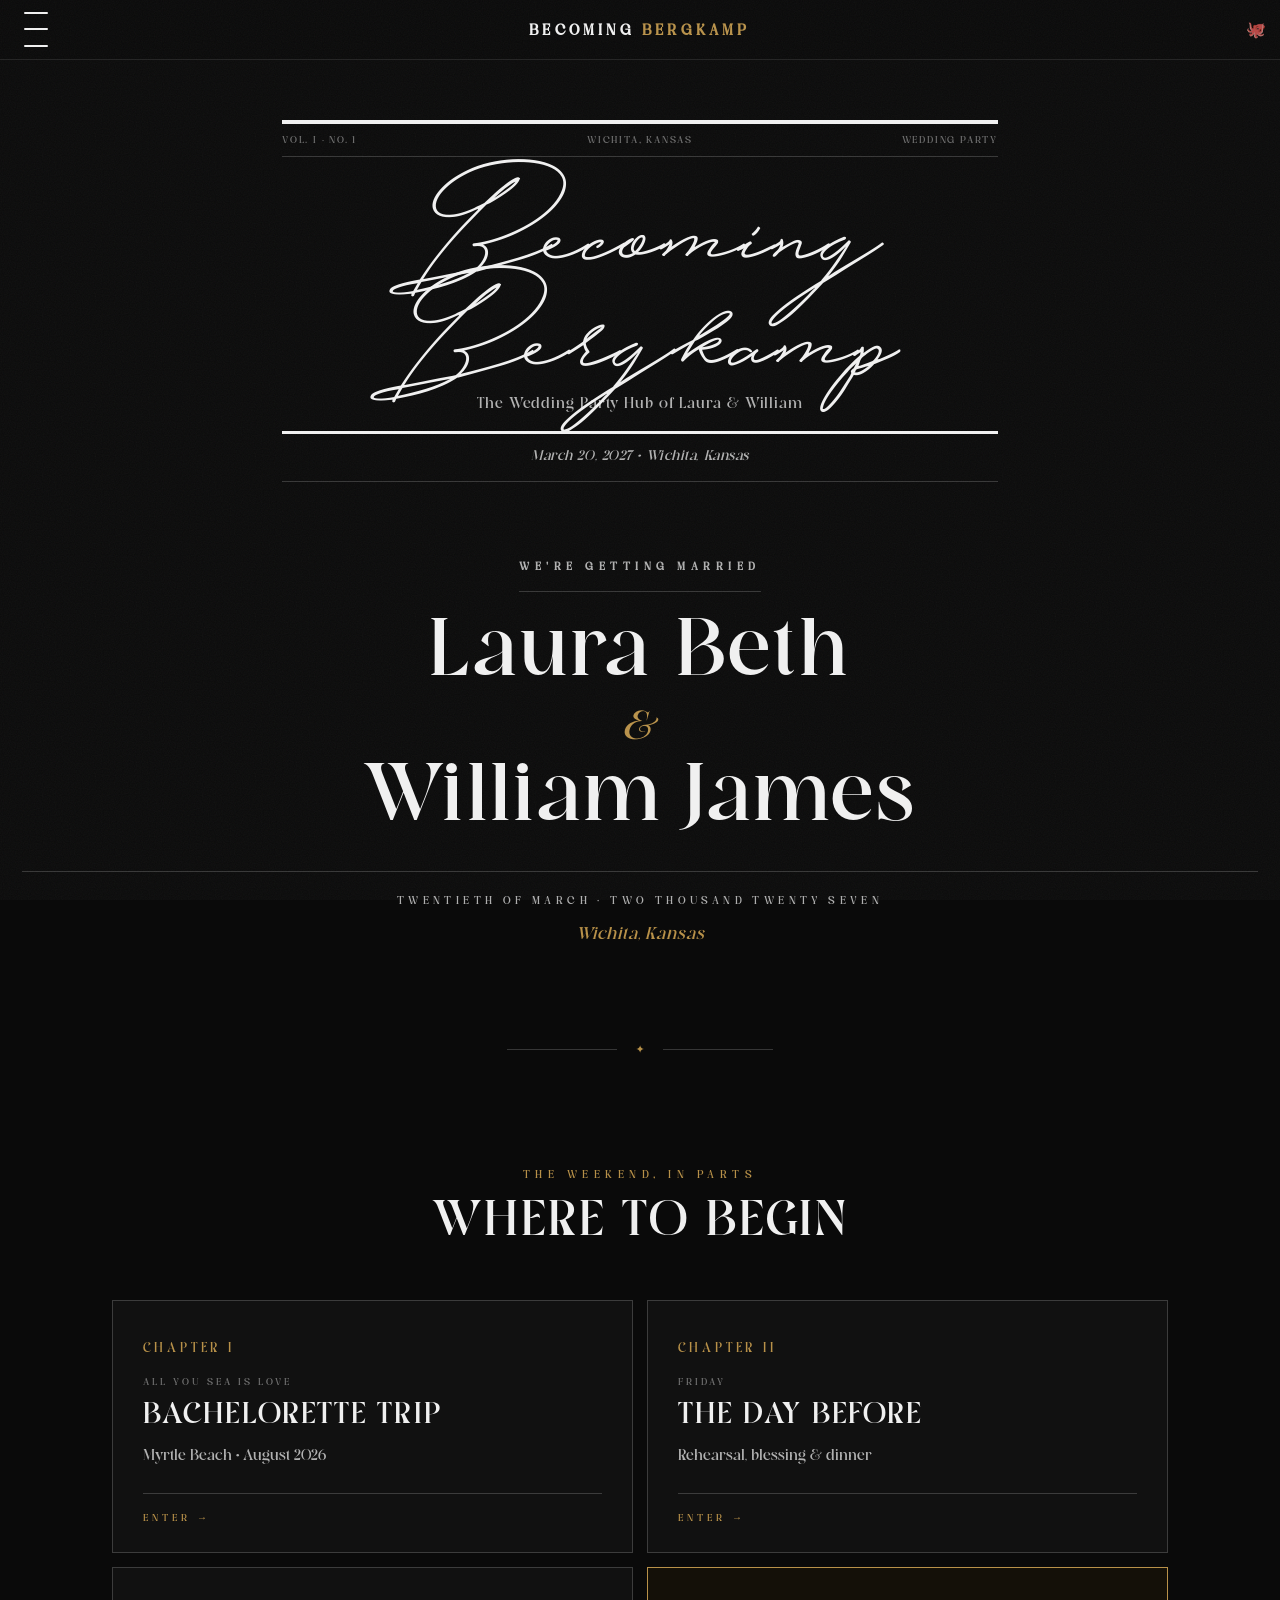
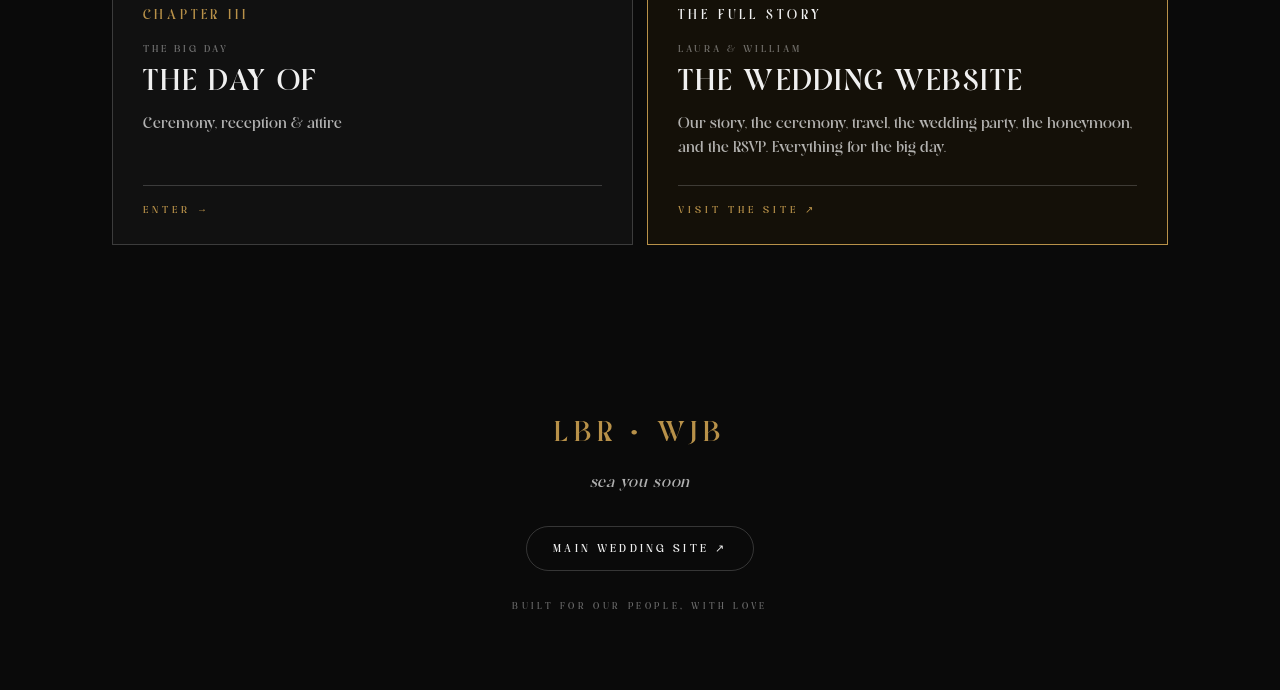
==== commit 7b6f0f2f: "Match Home, Day Before, Day Of to main wedding site theme Give the hub's landing and the two wedding" ====
--- a/index.html
+++ b/index.html
@@ -47,6 +47,7 @@
       <a class="drawer__link" href="#/bachelorette"><span class="idx">01</span><span class="label">Bachelorette Trip</span></a>
       <a class="drawer__link" href="#/day-before"><span class="idx">02</span><span class="label">The Day Before</span></a>
       <a class="drawer__link" href="#/day-of"><span class="idx">03</span><span class="label">The Day Of</span></a>
+      <a class="drawer__link drawer__link--ext" href="https://becoming-bergkamp.vercel.app/" target="_blank" rel="noopener"><span class="idx" aria-hidden="true">&#8599;</span><span class="label">Main Wedding Site</span></a>
     </nav>
     <div class="drawer__soon">
       <div class="ey">Coming soon</div>
--- a/styles/main.css
+++ b/styles/main.css
@@ -491,14 +491,39 @@
 .hero--greenery { background: radial-gradient(120% 90% at 50% 0%, #7BAE86 0%, #438050 52%, #234E2C 100%); }
 .hero--blackgold{ background: radial-gradient(120% 90% at 50% 0%, #423a2d 0%, #211b14 52%, #15130F 100%); }
 
-/* full-bleed hand-lettered header art, integrated flush (no float, no shadow) */
+/* full-bleed hand-lettered header art. It runs edge to edge and dissolves into
+   the hero gradient at the top and bottom, no rectangle, no shadow. */
 .hero--banner { padding-top: clamp(40px, 11vw, 90px); }
 .hero--banner .hero-banner {
-  width: 100%; max-width: 760px; height: auto;
-  display: block; margin: 0 auto;
+  width: 100vw; max-width: none; height: auto;
+  display: block;
+  position: relative;
+  left: 50%; margin-left: -50vw;
+  -webkit-mask-image: linear-gradient(180deg, transparent 0, #000 15%, #000 85%, transparent 100%);
+  mask-image: linear-gradient(180deg, transparent 0, #000 15%, #000 85%, transparent 100%);
 }
 .hero--banner .sub { margin-top: 22px; padding: 0 22px; }
 .hero--banner .wavewrap { margin-top: var(--space-7); }
+
+/* The mockup art on a clean white field, centered, no beach behind it. The
+   artwork carries the lettering, so no separate headline sits with it. The
+   source PNG is a tall portrait with wide empty margins baked in at the top and
+   bottom, so we crop those away (object-fit cover into a near-square box) to
+   keep the section compact and let the art read larger. */
+.hero--white { background: #fff; color: var(--ink); padding-top: clamp(20px, 6vw, 44px); }
+.hero--white .sub { color: var(--ink); opacity: .72; }
+.hero--white .hero-mockup {
+  display: block;
+  width: min(280px, 66vw);
+  aspect-ratio: 1024 / 1130;
+  height: auto;
+  max-height: 32vh;
+  object-fit: cover;
+  object-position: center;
+  margin: 0 auto;
+}
+.hero--white .sub { margin-top: 14px; }
+.hero--white .wavewrap { margin-top: var(--space-4); }
 
 /* =================================== BACHELORETTE STICKY JUMP */
 .jumpnav {
@@ -541,17 +566,31 @@
 .jumpnav__pill.is-active::after { transform: scaleX(1); }
 @media (hover: hover) { .jumpnav__pill:hover { opacity: 1; } }
 
-/* The House: editorial split, no box */
+/* The House: one compact, tappable home base. No box, no embedded map. */
 .house {
+  display: block;
   margin: var(--space-8) 0;
   padding-top: var(--space-5);
   border-top: 2px solid var(--ink);
+  text-decoration: none;
+  color: var(--ink);
 }
 .house .eyebrow { color: var(--greenery); display: block; }
 .house h2 { font-size: clamp(36px, 9vw, 64px); margin: 14px 0 12px; }
 .house .addr { font-size: 15px; opacity: .85; }
 .house .note { font-size: 14px; opacity: .7; margin-top: 8px; max-width: 38em; }
-.house .pill-link { margin-top: var(--space-5); }
+
+/* the small "open in maps" cue, tracked like a label so it sits quietly */
+.maptap {
+  display: inline-flex; align-items: center; gap: 8px;
+  margin-top: var(--space-4);
+  font-size: 11px; letter-spacing: var(--track-label); text-transform: uppercase;
+  font-weight: 600; color: var(--greenery);
+  transition: color .25s var(--ease);
+}
+.maptap__pin { display: inline-flex; color: var(--gold); }
+@media (hover: hover) { .house:hover .maptap { color: var(--gold); } }
+.house:active .maptap { color: var(--gold); }
 
 /* ============================================ DAY WORLDS */
 .day {
@@ -586,6 +625,19 @@
 }
 .day .vibe { font-size: 17px; line-height: 1.75; margin-top: var(--space-4); max-width: 34em; }
 .day .secondary { opacity: .85; margin-top: 12px; }
+
+/* A little koozie prop tucked into the corner of the day copy, gently tilted,
+   the text wrapping around it. A fun beach-day element, kept small. */
+.day__koozie {
+  float: right;
+  width: clamp(96px, 27vw, 140px);
+  height: auto;
+  margin: 4px -6px 10px 18px;
+  transform: rotate(7deg);
+  filter: drop-shadow(0 12px 20px rgba(22, 49, 78, .28));
+  pointer-events: none;
+  user-select: none;
+}
 .day .wearchip { margin-top: var(--space-6); }
 .day .wearchip .lead { display: block; margin-bottom: 8px; }
 
@@ -609,14 +661,293 @@
   pointer-events: none; user-select: none;
 }
 
-/* --- Thursday, Beach Club --- */
-.day--thursday { background: radial-gradient(120% 120% at 70% 10%, #5b9bc4 0%, #3E84B0 45%, #1E5680 100%); color: #FBFAF6; }
-.day--thursday.has-bg::before { background: linear-gradient(180deg, rgba(30,86,128,0) 0%, rgba(30,86,128,.18) 40%, rgba(18,52,79,.72) 100%); }
-.day--thursday .label { color: #EAF4FB; }
-.day--thursday .hook  { color: #EAF4FB; }
+/* ====================== DAY ACCORDION (full-width banners, themed worlds) ======================
+   Each day's banner runs the full width of its section. Each day holds a single,
+   solid theme color, so the hero banners sit on their own color and do not blend
+   into the next day. Tapping a banner expands its plan in place, and the panel
+   below keeps that same theme color with images and elements throughout.
+
+   Per theme we set --c-this (this day's color). The banner tile and its panel
+   both use it, so the whole day reads as one themed world. */
+.bach-days { position: relative; }
+
+.day.day--acc {
+  padding: 0;
+  overflow: visible;
+  border: 0;
+  background: transparent;
+  /* Each day sets its own --c-this below. We deliberately do not default it
+     here: a default on this two-class selector would outweigh the per-day
+     theme color and force every panel back to ivory (white text vanished on
+     it). Consumers fall back to ivory inline instead. */
+}
+
+/* the banner tile: the art spans the full width on this day's solid theme color */
+.day__head {
+  --bleed: clamp(82px, 19vw, 140px);   /* the tall space between heroes */
+  position: relative;
+  display: flex;
+  align-items: center;
+  justify-content: center;
+  width: 100%;
+  min-height: clamp(120px, 30vw, 210px);
+  /* A generous bleed zone at the top of every hero holds the color flow from
+     the day above and the weekday label. */
+  padding: var(--bleed) 0 clamp(8px, 2.4vw, 18px);
+  margin: 0;
+  border: 0;
+  color: inherit;
+  background: var(--c-this, var(--ivory));
+  background-size: cover;
+  background-position: center;
+  -webkit-tap-highlight-color: transparent;
+  transition: background-color .4s var(--ease);
+}
+
+/* When a day has a themed photo, it washes the hero band behind the banner. */
+.day--acc.has-bg .day__head {
+  background-image: var(--day-bg);
+}
+
+/* The color flow. The top of every hero starts in the previous day's color and
+   dissolves down into this hero's own wash over a tall, soft gradient, so each
+   section melts naturally into the next with no hard seam. */
+.day--acc .day__head::before {
+  content: "";
+  position: absolute;
+  top: 0; left: 0; right: 0;
+  height: calc(var(--bleed) + clamp(30px, 8vw, 64px));
+  z-index: 1;
+  pointer-events: none;
+  background: linear-gradient(
+    180deg,
+    var(--c-prev, var(--ivory)) 0%,
+    var(--c-prev, var(--ivory)) 24%,
+    rgba(0, 0, 0, 0) 100%);
+}
+/* The matching bottom of the flow. Each hero settles into its own flat color at
+   the very bottom, the exact color the next hero starts from, so the seam
+   between two heroes is one continuous color and the blend is invisible. */
+.day--acc .day__head::after {
+  content: "";
+  position: absolute;
+  bottom: 0; left: 0; right: 0;
+  height: clamp(56px, 14vw, 104px);
+  z-index: 1;
+  pointer-events: none;
+  background: linear-gradient(
+    180deg,
+    rgba(0, 0, 0, 0) 0%,
+    var(--c-self, var(--c-this, var(--ivory))) 100%);
+}
+
+/* the banner art is the hero and runs edge to edge */
+.day__hero { position: relative; z-index: 2; width: 100%; line-height: 0; }
+.day__banner-hero {
+  display: block;
+  width: 100%;
+  height: auto;
+  max-width: none;
+  /* the banner's own edges dissolve into the hero wash above and below it */
+  -webkit-mask-image: linear-gradient(180deg, transparent 0, #000 12%, #000 88%, transparent 100%);
+  mask-image: linear-gradient(180deg, transparent 0, #000 12%, #000 88%, transparent 100%);
+}
+/* days with no banner: their title carries the band, centered */
+.day__head--text { min-height: clamp(132px, 32vw, 220px); }
+.day__head--text .day__hero {
+  line-height: 1;
+  display: flex; align-items: center; justify-content: center;
+  padding: clamp(20px, 6vw, 40px);
+}
+.day__wordmark {
+  font-family: var(--display);
+  font-weight: 800;
+  font-size: clamp(36px, 11vw, 64px);
+  line-height: .92;
+  letter-spacing: var(--track-tight);
+  text-align: center;
+}
+
+/* The weekday label rides in the bleed zone, set to the left and dropped to the
+   bottom of the zone so it sits right above the banner box it names (no pill),
+   reading as the title of that hero rather than floating in the gap. */
+.day__seam {
+  position: absolute;
+  top: 0; left: 0; right: 0;
+  height: var(--bleed, clamp(82px, 19vw, 140px));
+  z-index: 6;
+  display: flex;
+  align-items: flex-end;
+  justify-content: flex-start;
+  padding: 0 max(22px, env(safe-area-inset-left)) clamp(10px, 2.6vw, 18px);
+  pointer-events: none;
+}
+.day__cap {
+  color: var(--cap-color, var(--ink));
+  font-family: var(--display);
+  font-size: clamp(13px, 3.4vw, 16px);
+  letter-spacing: var(--track-label);
+  text-transform: uppercase;
+  font-weight: 800;
+  text-shadow: var(--cap-halo, 0 1px 4px rgba(255,255,255,.55));
+}
+
+/* expand affordance, top right over the band */
+.day__chev {
+  position: absolute;
+  top: 12px; right: max(14px, env(safe-area-inset-right));
+  z-index: 2;
+  width: 24px; height: 24px;
+  border: 1px solid currentColor;
+  border-radius: 50%;
+  opacity: .55;
+  transition: transform .4s var(--ease), opacity .25s var(--ease);
+}
+.day__chev::before {
+  content: ""; position: absolute; left: 50%; top: 50%;
+  width: 6px; height: 6px;
+  border-right: 1.5px solid currentColor; border-bottom: 1.5px solid currentColor;
+  transform: translate(-50%, -70%) rotate(45deg);
+}
+.day--acc.is-open .day__chev { transform: rotate(180deg); opacity: .95; }
+@media (hover: hover) { .day__head:hover .day__chev { opacity: .95; } }
+
+/* the expandable panel: a solid band of this day's color, so it reads cleanly
+   and the color still carries through to the day below */
+.day__panel {
+  position: relative;
+  height: 0;
+  overflow: hidden;
+  background: var(--c-this, var(--ivory));
+  color: inherit;
+  transition: height .45s var(--ease);
+}
+.day__panel[hidden] { display: none; }
+.day__panel-in {
+  position: relative;
+  z-index: 1;
+  padding: clamp(20px, 6vw, 44px) 0 clamp(40px, 9vw, 64px);
+}
+
+/* The themed photo washes the expanded plan too, so the hero and its plan are
+   one world. A theme-tinted scrim sits over the photo to keep every line of
+   text legible. */
+.day--acc.has-bg .day__panel {
+  background-image: var(--day-bg);
+  background-size: cover;
+  background-position: center;
+}
+.day--acc.has-bg .day__panel::before {
+  content: "";
+  position: absolute;
+  inset: 0;
+  z-index: 0;
+  pointer-events: none;
+  background: var(--panel-scrim, rgba(251,247,239,.84));
+}
+
+/* The collapse control at the foot of an open day. A quiet outlined pill,
+   centered, with an upward chevron, so a long plan folds back up without a
+   scroll to the banner. */
+.day__close {
+  position: relative;
+  z-index: 3;
+  display: inline-flex;
+  align-items: center;
+  gap: 10px;
+  margin: clamp(28px, 7vw, 48px) auto 0;
+  padding: 12px 26px;
+  background: transparent;
+  color: inherit;
+  border: 1px solid currentColor;
+  border-radius: var(--radius-pill);
+  font-family: var(--display);
+  font-size: 12px; letter-spacing: .14em; text-transform: uppercase; font-weight: 600;
+  opacity: .72;
+  transition: opacity .25s var(--ease), transform .18s var(--ease);
+}
+.day__close-chev {
+  width: 8px; height: 8px;
+  border-left: 1.5px solid currentColor; border-top: 1.5px solid currentColor;
+  transform: translateY(2px) rotate(45deg);
+}
+@media (hover: hover) { .day__close:hover { opacity: 1; } }
+.day__close:active { transform: scale(.96); }
+/* center the pill within its wrap (the close control is the last block) */
+.day__panel-in > .wrap:last-child { text-align: center; }
+
+@media (prefers-reduced-motion: reduce) {
+  .day__panel { transition: none; }
+  .day__head { transition: none; }
+}
+
+/* Fun, sticker-like elements scattered over an expanded plan. Decorative only,
+   they peek in from the edges and tilt at playful angles. The panel clips them
+   so they read like stickers pressed onto the section. */
+.day__stickers {
+  position: absolute;
+  inset: 0;
+  z-index: 2;
+  pointer-events: none;
+}
+.sticker {
+  position: absolute;
+  width: clamp(54px, 15vw, 96px);
+  height: auto;
+  filter: drop-shadow(0 10px 16px rgba(16, 46, 76, .32));
+}
+.sticker.is-1 { top: 4%;  right: -16px; width: clamp(60px, 18vw, 108px); transform: rotate(15deg); }
+.sticker.is-2 { top: 40%; left: -20px;  width: clamp(46px, 13vw, 84px);  transform: rotate(-20deg); opacity: .9; }
+.sticker.is-3 { bottom: 6%; right: 6%;  width: clamp(52px, 15vw, 92px);  transform: rotate(-8deg); }
+.sticker.is-4 { top: 67%; right: -18px; width: clamp(50px, 14vw, 88px);  transform: rotate(22deg); opacity: .92; }
+.sticker.is-5 { top: 20%; left: 4%;     width: clamp(38px, 10vw, 64px);  transform: rotate(-12deg); opacity: .82; }
+/* The coconuts night runs dark, so its line-art stickers get a soft cream halo
+   instead of a shadow so the brown lines still read. */
+.day--coconuts .sticker {
+  filter:
+    drop-shadow(0 0 5px rgba(248, 239, 223, .95))
+    drop-shadow(0 0 2px rgba(248, 239, 223, .95))
+    drop-shadow(0 8px 14px rgba(46, 28, 16, .45));
+}
+.day--coconuts .sticker.is-1 { bottom: 5%; top: auto; right: -14px; transform: rotate(8deg); }
+.day--coconuts .sticker.is-3 { top: 5%; bottom: auto; left: -16px; right: auto; transform: rotate(-10deg); }
+.day--coconuts .sticker.is-4 { top: 46%; bottom: auto; right: -16px; transform: rotate(-6deg); }
+
+/* --- Thursday, Beach Club (soft blue cabana stripes, light and airy) --- */
+.day--thursday {
+  --day-base: #C6DDED;
+  --c-this: #AECEE3;   /* soft cabana blue */
+  --word-1: #3E6E92;   /* word panel gradient: cabana blues */
+  --word-2: #16314E;
+  --c-prev: #FBF7EF;          /* flows out of the ivory house section above */
+  --c-self: #BCD1E0;          /* the flat color this hero settles into */
+  --cap-color: #234E63;
+  --cap-halo: 0 1px 4px rgba(255,255,255,.6);
+  --box-bg: rgba(255,255,255,.55);
+  --text-halo: 0 1px 6px rgba(255,255,255,.6);
+  --panel-scrim: linear-gradient(180deg, rgba(231,241,248,.68), rgba(206,224,238,.80));
+  background:
+    radial-gradient(70% 45% at 50% 6%, rgba(255,255,255,.55), rgba(255,255,255,0) 60%),
+    linear-gradient(170deg, #DFEBF4 0%, #C6DDED 55%, #AECEE3 100%);
+  color: var(--ink);
+}
+.day--thursday.has-bg::before { background: linear-gradient(180deg, rgba(223,235,244,.34) 0%, rgba(198,221,237,.10) 45%, rgba(223,235,244,.40) 100%); }
+.day--thursday .label { color: #3E6E92; }
+.day--thursday .hook  { color: #2E6A8E; }
 
 /* --- Friday day, Something Blue --- */
 .day--blue {
+  --day-base: #16314E;
+  --c-this: #2E7FB4;   /* ocean */
+  --word-1: #1366C9;   /* word panel gradient: ocean to navy */
+  --word-2: #16314E;
+  --c-prev: #BCD1E0;          /* flows out of the beach club day */
+  --c-self: #96D8DD;          /* the flat color this hero settles into */
+  --cap-color: #16314E;
+  --cap-halo: 0 1px 4px rgba(255,255,255,.6);
+  --box-bg: rgba(14,42,68,.42);
+  --text-halo: 0 1px 6px rgba(6,22,38,.62);
+  --panel-scrim: linear-gradient(180deg, rgba(20,54,86,.60), rgba(13,40,66,.78));
   background:
     radial-gradient(70% 45% at 50% 6%, rgba(255,255,255,.22), rgba(255,255,255,0) 60%),
     linear-gradient(170deg, #8EC5E8 0%, #2BB3C0 38%, #1366C9 70%, #16314E 100%);
@@ -627,34 +958,94 @@
 .day--blue .hook  { color: #EAF6FF; }
 
 /* --- Friday night, Rainbow Fish --- */
-.day--rainbow { background-color: #EAE6F2; color: var(--ink); }
+.day--rainbow {
+  --day-base: #EAE6F2;
+  --c-this: #E7E1F0;   /* iridescent opal */
+  --word-1: #d6398a;   /* word panel gradient: pink to violet */
+  --word-2: #6f54a8;
+  --c-prev: #96D8DD;          /* flows out of the turquoise water day */
+  --c-self: #E5E0DE;          /* the flat color this hero settles into */
+  --cap-color: #6f54a8;
+  --cap-halo: 0 1px 4px rgba(255,255,255,.7);
+  --box-bg: rgba(255,255,255,.55);
+  --text-halo: 0 1px 6px rgba(255,255,255,.7);
+  --panel-scrim: linear-gradient(180deg, rgba(255,255,255,.62), rgba(244,240,250,.76));
+  background-color: #EAE6F2; color: var(--ink);
+}
 .day--rainbow .day__glyph { display: none; }
 .day--rainbow .label { color: #6f54a8; }
 .day--rainbow .hook  { color: #d6398a; }
 .day--rainbow.has-bg::before { background: linear-gradient(180deg, rgba(255,255,255,.28), rgba(255,255,255,.06) 40%, rgba(255,255,255,.30)); }
 
-/* hand-lettered day banner art, integrated flush (no float, no shadow) */
-.day__banner-wrap, .day__crest { margin: 0; line-height: 0; }
+/* Hand-lettered banner art, run full bleed. The art's own background (its
+   colors and gradients) reaches edge to edge, and the top and bottom dissolve
+   into the day, so the header reads as part of the section, not a rectangle
+   floating on top of it. */
+.day__banner-bleed {
+  position: relative;
+  z-index: 2;
+  width: 100%;
+  margin: clamp(6px, 2vw, 14px) 0 clamp(10px, 3vw, 22px);
+  line-height: 0;
+}
 .day__banner {
   display: block;
-  width: min(520px, 100%);
+  width: 100%;
   height: auto;
-  border-radius: var(--radius-s);
-}
-.day__banner--crest { width: min(420px, 80%); }
-.day__title { margin-top: 18px; font-size: clamp(48px, 15vw, 96px); font-weight: 800; }
-.day__banner-ph {
-  width: min(520px, 100%);
-  aspect-ratio: 851 / 315;
-  border: 1px dashed currentColor;
-  border-radius: var(--radius-s);
-  display: grid; place-items: center;
-  opacity: .4;
-}
-.day__banner-ph span { font-size: 10px; letter-spacing: var(--track-label); text-transform: uppercase; }
+  /* Only a whisper of fade at the very top and bottom so the edges soften
+     without the wash ever reaching the hand-lettered words. */
+  -webkit-mask-image: linear-gradient(180deg, transparent 0, #000 7%, #000 93%, transparent 100%);
+  mask-image: linear-gradient(180deg, transparent 0, #000 7%, #000 93%, transparent 100%);
+}
+.day__banner--crest { width: 100%; }
+.day__title { margin-top: 6px; font-size: clamp(48px, 15vw, 96px); font-weight: 800; }
+
+/* ============================================ PHOTO BACKGROUND WASHES */
+/* Each block of the day's plan is laid over one of its photos. The image spans
+   the full width of the block as a background, and a heavy themed veil sits on
+   top so the picture reads as a quiet backdrop running through the whole panel
+   (not a captioned card at the foot of it) while the words stay legible. The
+   veil pulls from the day's own color so each day's imagery keeps its theme. */
+.washseg {
+  position: relative;
+  z-index: 1;            /* own stacking context: keeps stickers floating above */
+  background-size: cover;
+  background-position: center;
+  background-repeat: no-repeat;
+}
+/* The wash uses the day's tuned panel scrim, so a photo block and the textured
+   backdrop around it read as one themed world. The scrim is semi opaque, so the
+   photo shows through softly and every line of text stays legible. */
+.washseg__veil {
+  position: absolute;
+  inset: 0;
+  z-index: 1;
+  pointer-events: none;
+  background: var(--panel-scrim, var(--c-this, var(--ivory)));
+}
+/* the words ride above the veil */
+.washseg > .wrap {
+  position: relative;
+  z-index: 2;
+  padding-top: clamp(26px, 6vw, 46px);
+  padding-bottom: clamp(26px, 6vw, 46px);
+}
+/* soften where one washed block meets the next */
+.washseg + .washseg { border-top: 1px solid var(--seam, rgba(21,19,15,.12)); }
 
 /* --- Saturday day, Boardwalk --- */
 .day--boardwalk {
+  --day-base: #EAD5AD;
+  --c-this: #EAD5AD;   /* warm boardwalk sand */
+  --word-1: #C56B4A;   /* word panel gradient: sand into terracotta */
+  --word-2: #7A3B33;
+  --c-prev: #E5E0DE;          /* flows out of the pastel rainbow day */
+  --c-self: #E8B36D;          /* the flat color this hero settles into */
+  --cap-color: #7A3B22;
+  --cap-halo: 0 1px 4px rgba(255,255,255,.7);
+  --box-bg: rgba(255,255,255,.5);
+  --text-halo: 0 1px 6px rgba(255,255,255,.7);
+  --panel-scrim: linear-gradient(180deg, rgba(247,236,214,.64), rgba(232,212,172,.80));
   background:
     radial-gradient(60% 40% at 78% 6%, rgba(255,255,255,.5), rgba(255,255,255,0) 60%),
     linear-gradient(165deg, #F8EDD7 0%, #EAD5AD 100%);
@@ -665,6 +1056,17 @@
 
 /* --- Saturday night, Coco Nuts --- */
 .day--coconuts {
+  --day-base: #6B4226;
+  --c-this: #C56B4A;   /* sunset terracotta */
+  --word-1: #C2554E;   /* word panel gradient: terracotta into coconut */
+  --word-2: #7A3B33;
+  --c-prev: #E8B36D;          /* flows out of the warm boardwalk day */
+  --c-self: #EAD0AD;          /* the flat color this hero settles into */
+  --cap-color: #5A2E18;
+  --cap-halo: 0 1px 4px rgba(255,242,224,.65);
+  --box-bg: rgba(74,46,26,.46);
+  --text-halo: 0 1px 6px rgba(40,22,12,.62);
+  --panel-scrim: linear-gradient(180deg, rgba(110,66,38,.62), rgba(74,46,26,.80));
   background:
     radial-gradient(70% 45% at 50% 4%, rgba(255,255,255,.2), rgba(255,255,255,0) 58%),
     linear-gradient(170deg, #E8B14C 0%, #C56B4A 45%, #6B4226 100%);
@@ -675,7 +1077,17 @@
 .day--coconuts .hook  { color: #FFF3E2; }
 
 /* --- Sunday --- */
-.day--sunday { background: var(--ivory); color: var(--ink); text-align: center; padding: clamp(70px, 14vw, 110px) 0; }
+.day--sunday {
+  --day-base: var(--ivory);
+  --c-this: #F3ECDD;   /* calm sand */
+  --word-1: var(--greenery);   /* word panel gradient: greenery into gold */
+  --word-2: #8A6A2A;
+  --c-prev: #EAD0AD;          /* flows out of the coconuts night */
+  --c-self: #F3ECDD;          /* the flat color this hero settles into */
+  --cap-color: var(--greenery);
+  --cap-halo: 0 1px 4px rgba(255,255,255,.6);
+  background: var(--ivory); color: var(--ink); text-align: center;
+}
 .day--sunday .day__inner { margin: 0 auto; }
 .day--sunday .label { color: var(--greenery); }
 .day--sunday .vibe { margin: 16px auto 0; }
@@ -769,8 +1181,8 @@
   font-size: 14px; line-height: 1.6;
   padding: 14px 16px;
   border-left: 2px solid currentColor;
-  background: rgba(255,255,255,.12);
-  -webkit-backdrop-filter: blur(4px); backdrop-filter: blur(4px);
+  background: var(--box-bg, rgba(255,255,255,.12));
+  -webkit-backdrop-filter: blur(7px); backdrop-filter: blur(7px);
 }
 .transport__glyph { font-size: 17px; line-height: 1.5; }
 
@@ -778,8 +1190,10 @@
   margin-top: var(--space-6); max-width: 34em;
   padding: var(--space-5);
   border: 1px solid var(--line-lt);
-  background: rgba(255,255,255,.1);
-  -webkit-backdrop-filter: blur(6px); backdrop-filter: blur(6px);
+  /* a per-day frosted backing so the plan stays legible over the now-visible
+     wallpaper, tinted to suit the day's text color */
+  background: var(--box-bg, rgba(255,255,255,.1));
+  -webkit-backdrop-filter: blur(9px); backdrop-filter: blur(9px);
   border-radius: var(--radius-s);
 }
 .forms .eyebrow { color: #FFF3E2; display: block; }
@@ -813,11 +1227,24 @@
 .linkchip:active { transform: scale(.96); }
 
 .day-loc__addr { font-size: 13px; opacity: .78; margin-top: 5px; }
-/* dark-text day worlds get a light frosted panel instead */
-.day--rainbow .meals, .day--boardwalk .meals,
-.day--rainbow .forms, .day--boardwalk .forms {
-  background: rgba(255,255,255,.5);
+/* dark-text day worlds get a crisper border to match their light frosted box */
+.day--rainbow .forms, .day--boardwalk .forms, .day--thursday .forms,
+.day--rainbow .meals, .day--boardwalk .meals, .day--thursday .meals {
   border-color: var(--line);
+}
+.day--thursday .forms .eyebrow { color: #2E6A8E; }
+
+/* With the wallpapers now showing through, bare headings and copy that sit
+   directly on the photo get a soft halo so every line stays readable. */
+.day--acc.has-bg .vibe,
+.day--acc.has-bg .secondary,
+.day--acc.has-bg .hook,
+.day--acc.has-bg .day-loc h3,
+.day--acc.has-bg .day-loc .eyebrow,
+.day--acc.has-bg .day-loc .detail,
+.day--acc.has-bg .day-loc__addr,
+.day--acc.has-bg .swatch .nm {
+  text-shadow: var(--text-halo, none);
 }
 
 /* warm sunset panel layered over the cruise description (Coco Nuts) */
@@ -857,6 +1284,7 @@
 .tee-note .glyph { font-size: 24px; }
 .tee-note .t { font-family: var(--display); font-weight: 600; font-size: 17px; }
 .tee-note .s { font-size: 13px; opacity: .8; margin-top: 3px; }
+.tee-note .tee-size { margin-top: 8px; padding-top: 8px; border-top: 1px solid var(--line); }
 
 /* lookbook grid (standalone uses .looks; embedded uses the carousel below) */
 .looks { display: grid; gap: var(--space-5); }
@@ -1012,3 +1440,373 @@
   font-size: 11px; font-weight: 700; letter-spacing: .12em; text-transform: uppercase;
 }
 .update-toast__btn:disabled { opacity: .6; cursor: default; }
+
+/* ============================================================
+   EDITORIAL DARK THEME  ::  Home, The Day Before, The Day Of
+   ------------------------------------------------------------
+   Echoes the main wedding site (becoming-bergkamp.vercel.app): a near black
+   ground, Rosaline serif, a newspaper masthead, and antique gold hairlines, so
+   the hub and the main site read as one family. Scoped entirely under
+   body.theme-editorial, which the router sets only on these three routes. The
+   Bachelorette view keeps its own SEA brand (Bricolage Grotesque and Jost) and
+   is never reached by anything in this block. The serif faces here are a
+   deliberate, owner-approved exception to the app default, for cohesion with
+   the main site. No em dashes anywhere.
+   ============================================================ */
+@font-face {
+  font-family: 'Rosaline';
+  src: url('/fonts/RosalineRegular-9MErB.otf') format('opentype');
+  font-weight: 400; font-style: normal; font-display: swap;
+}
+@font-face {
+  font-family: 'Vintage Glamour';
+  src: url('/fonts/VintageGlamourRegular-ALX27.ttf') format('truetype');
+  font-weight: 400; font-style: normal; font-display: swap;
+}
+@font-face {
+  font-family: 'Vintage Glamour';
+  src: url('/fonts/VintageGlamourItalic-DO471.ttf') format('truetype');
+  font-weight: 400; font-style: italic; font-display: swap;
+}
+@font-face {
+  font-family: 'Hijrnotes';
+  src: url('/fonts/HijrnotesPersonalUseOnly01-DXOD.ttf') format('truetype');
+  font-weight: 400; font-style: normal; font-display: swap;
+}
+
+body.theme-editorial {
+  --ed-bg:        #0a0a0a;
+  --ed-bg-2:      #111111;
+  --ed-paper:     #f0f0f0;
+  --ed-soft:      rgba(240,240,240,.72);
+  --ed-faint:     rgba(240,240,240,.42);
+  --ed-gold:      #b89149;
+  --ed-rule:      rgba(255,255,255,.18);
+  --ed-rule-soft: rgba(255,255,255,.10);
+  --ed-serif:     'Rosaline', Georgia, 'Times New Roman', serif;
+  --ed-label:     'Vintage Glamour', 'Rosaline', serif;
+  --ed-script:    'Hijrnotes', 'Rosaline', cursive;
+  background: var(--ed-bg);
+  color: var(--ed-paper);
+}
+
+/* the grain reads as light specks on the dark ground */
+body.theme-editorial .grain { mix-blend-mode: screen; opacity: .05; }
+
+/* top bar turns to black glass with the serif wordmark */
+body.theme-editorial .topbar {
+  background: rgba(10,10,10,.82);
+  border-bottom: .5px solid var(--ed-rule-soft);
+}
+body.theme-editorial .wordmark {
+  font-family: var(--ed-label);
+  color: var(--ed-paper);
+  letter-spacing: .28em;
+}
+body.theme-editorial .wordmark .gold { color: var(--ed-gold); }
+body.theme-editorial .hamburger span { background: var(--ed-paper); }
+body.theme-editorial .shellglyph { color: var(--ed-gold); }
+
+/* shared eyebrow / kicker pick up the serif label face on the dark ground */
+body.theme-editorial .kicker,
+body.theme-editorial .eyebrow {
+  font-family: var(--ed-label);
+  color: var(--ed-soft);
+  letter-spacing: .5em;
+}
+
+/* outbound map button and embed, tuned for the dark ground */
+body.theme-editorial .pill-link {
+  background: transparent;
+  color: var(--ed-paper);
+  border: 1px solid var(--ed-rule);
+  font-family: var(--ed-label);
+  letter-spacing: .22em;
+}
+body.theme-editorial .pill-link::before { background: var(--ed-gold); }
+@media (hover: hover) { body.theme-editorial .pill-link:hover { color: var(--ed-bg); } }
+body.theme-editorial .map-embed {
+  background: #161616;
+  filter: saturate(.9) brightness(.95);
+  border: .5px solid var(--ed-rule-soft);
+}
+
+/* -------------------------------------------- NEWSPAPER MASTHEAD */
+.ed-masthead {
+  max-width: 760px; margin: 0 auto;
+  padding: clamp(26px, 8vw, 60px) 22px 0;
+  text-align: center;
+}
+.ed-rule-top   { height: 4px; background: var(--ed-paper); }
+.ed-rule-thin  { height: 1px; background: var(--ed-rule); }
+.ed-rule-thick { height: 3px; background: var(--ed-paper); }
+.ed-dateline {
+  display: flex; align-items: center; gap: 12px;
+  font-family: var(--ed-label);
+  font-size: 10px; letter-spacing: .18em; text-transform: uppercase;
+  color: var(--ed-faint);
+  padding: 8px 0;
+}
+.ed-dateline span { flex: 1; min-width: 0; }
+.ed-dateline .l { text-align: left; }
+.ed-dateline .c { text-align: center; }
+.ed-dateline .r { text-align: right; }
+.ed-masthead__title {
+  font-family: var(--ed-script);
+  font-weight: 400;
+  font-size: clamp(54px, 13vw, 104px);
+  line-height: 1.02;
+  letter-spacing: .02em;
+  padding: 18px 0 6px;
+  color: var(--ed-paper);
+}
+.ed-masthead__title--page { font-size: clamp(46px, 12vw, 86px); }
+.ed-masthead__sub {
+  font-family: var(--ed-serif);
+  font-size: 15px; letter-spacing: .06em;
+  color: var(--ed-soft);
+  padding-bottom: 14px;
+}
+.ed-masthead__motto {
+  font-family: var(--ed-serif); font-style: italic;
+  font-size: 14px; letter-spacing: .04em;
+  color: var(--ed-soft);
+  padding: 12px 0;
+}
+
+/* -------------------------------------------- HOME HERO (names) */
+.ed-hero {
+  text-align: center;
+  padding: clamp(36px, 9vw, 70px) 22px clamp(26px, 7vw, 48px);
+}
+.ed-hero .eyebrow {
+  display: inline-block;
+  padding-bottom: 16px; margin-bottom: 6px;
+  border-bottom: .5px solid var(--ed-rule);
+  min-width: 240px;
+}
+.ed-names {
+  font-family: var(--ed-serif);
+  font-size: clamp(40px, 9vw, 82px);
+  line-height: .98; letter-spacing: .04em;
+  margin-top: 18px;
+  color: var(--ed-paper);
+}
+.ed-names .amp {
+  display: block;
+  font-style: italic; font-size: .5em;
+  color: var(--ed-gold);
+  margin: 12px 0;
+}
+.ed-meta {
+  margin-top: 30px; padding-top: 20px;
+  border-top: .5px solid var(--ed-rule);
+  font-family: var(--ed-label);
+  font-size: 11px; letter-spacing: .4em; text-transform: uppercase;
+  color: var(--ed-soft);
+}
+.ed-meta .place {
+  display: block; margin-top: 12px;
+  font-family: var(--ed-serif); font-style: italic;
+  font-size: 17px; letter-spacing: .05em; text-transform: none;
+  color: var(--ed-gold);
+}
+
+/* -------------------------------------------- ORNAMENT RULE */
+.ed-orn {
+  display: flex; align-items: center; justify-content: center; gap: 18px;
+  max-width: 760px; margin: clamp(28px, 7vw, 44px) auto; padding: 0 22px;
+}
+.ed-orn .ln { flex: 1; max-width: 110px; height: .5px; background: var(--ed-rule); }
+.ed-orn .om { color: var(--ed-gold); font-size: 11px; }
+
+/* -------------------------------------------- SECTION HEADINGS */
+.ed-kicker {
+  font-family: var(--ed-label);
+  font-size: 11px; letter-spacing: .5em; text-transform: uppercase;
+  color: var(--ed-gold);
+  text-align: center;
+}
+.ed-h {
+  font-family: var(--ed-serif); font-weight: 400;
+  font-size: clamp(30px, 6.5vw, 50px);
+  letter-spacing: .06em; text-transform: uppercase;
+  text-align: center; margin-top: 16px;
+}
+.ed-lede {
+  font-family: var(--ed-serif);
+  font-size: 18px; line-height: 1.8;
+  text-align: center; max-width: 560px; margin: 14px auto 0;
+  color: var(--ed-soft);
+}
+
+/* -------------------------------------------- PORTAL CARDS */
+.ed-portals { max-width: 1100px; margin: 0 auto; padding: clamp(36px, 8vw, 64px) 22px; }
+.ed-portal-grid {
+  display: grid; grid-template-columns: 1fr; gap: 14px;
+  margin-top: clamp(30px, 7vw, 52px);
+}
+@media (min-width: 760px) { .ed-portal-grid { grid-template-columns: 1fr 1fr; } }
+.ed-portal {
+  display: flex; flex-direction: column;
+  background: var(--ed-bg-2);
+  border: .5px solid var(--ed-rule);
+  padding: 38px 30px 26px;
+  min-height: 230px;
+  text-decoration: none;
+  color: var(--ed-paper);
+  position: relative; overflow: hidden;
+  transition: transform .3s var(--ease), border-color .3s var(--ease), background .3s var(--ease);
+}
+@media (hover: hover) {
+  .ed-portal:hover { transform: translateY(-4px); border-color: var(--ed-gold); background: #161616; }
+}
+.ed-portal:active { border-color: var(--ed-gold); }
+.ed-portal__num {
+  font-family: var(--ed-serif);
+  font-size: 13px; letter-spacing: .3em; text-transform: uppercase;
+  color: var(--ed-gold);
+  margin-bottom: 14px;
+}
+.ed-portal__tag {
+  font-family: var(--ed-label);
+  font-size: 10px; letter-spacing: .3em; text-transform: uppercase;
+  color: var(--ed-faint);
+  margin-bottom: 10px;
+}
+.ed-portal h3 {
+  font-family: var(--ed-serif); font-weight: 400;
+  font-size: clamp(24px, 5.5vw, 30px);
+  letter-spacing: .07em; text-transform: uppercase; line-height: 1.12;
+}
+.ed-portal p {
+  font-family: var(--ed-serif);
+  font-size: 15px; line-height: 1.6;
+  color: var(--ed-soft);
+  margin: 12px 0 24px; flex: 1;
+}
+.ed-portal__arrow {
+  font-family: var(--ed-label);
+  font-size: 10px; letter-spacing: .4em; text-transform: uppercase;
+  color: var(--ed-gold);
+  border-top: .5px solid var(--ed-rule);
+  padding-top: 16px;
+}
+.ed-portal--main { border-color: var(--ed-gold); background: #141008; }
+.ed-portal--main .ed-portal__num { color: var(--ed-paper); }
+
+/* -------------------------------------------- EDITORIAL SCHEDULE */
+.ed-schedule {
+  max-width: 760px; margin: clamp(36px, 8vw, 60px) auto 0; padding: 0 22px;
+  border-top: 1px solid var(--ed-rule);
+}
+.ed-sched {
+  display: grid; grid-template-columns: minmax(84px, 120px) 1fr; gap: 22px;
+  padding: clamp(26px, 6vw, 38px) 0;
+  border-bottom: 1px solid var(--ed-rule-soft);
+  transition: padding-left .35s var(--ease);
+}
+@media (hover: hover) { .ed-sched:hover { padding-left: 10px; } }
+.ed-sched .time {
+  font-family: var(--ed-serif);
+  font-size: clamp(28px, 7vw, 44px); line-height: 1; letter-spacing: .02em;
+  color: var(--ed-gold);
+}
+.ed-sched h3 {
+  font-family: var(--ed-serif); font-weight: 400;
+  font-size: clamp(24px, 5.5vw, 34px); letter-spacing: .05em; text-transform: uppercase;
+}
+.ed-sched .venue { font-family: var(--ed-serif); font-size: 18px; margin-top: 10px; color: var(--ed-paper); }
+.ed-sched .place { font-family: var(--ed-serif); font-size: 14px; color: var(--ed-soft); margin-top: 3px; }
+.ed-sched .when  {
+  font-family: var(--ed-label);
+  font-size: 11px; letter-spacing: .2em; text-transform: uppercase;
+  color: var(--ed-faint); margin-top: 8px;
+}
+.ed-sched .map-full { grid-column: 1 / -1; }
+.ed-sched-note {
+  text-align: center;
+  font-family: var(--ed-label);
+  font-size: 10px; letter-spacing: .2em; text-transform: uppercase;
+  color: var(--ed-faint);
+  margin-top: 22px;
+}
+
+/* -------------------------------------------- COLORS & ATTIRE (Day Of) */
+.ed-colors {
+  text-align: center;
+  padding: clamp(54px, 11vw, 92px) 22px;
+  border-top: 1px solid var(--ed-rule);
+  border-bottom: 1px solid var(--ed-rule);
+  margin-top: clamp(36px, 8vw, 64px);
+}
+.ed-colors .dots { display: flex; justify-content: center; gap: clamp(20px, 6vw, 34px); margin: 26px 0; }
+.ed-colors .d {
+  width: 42px; height: 42px; border-radius: 50%;
+  box-shadow: inset 0 0 0 1px rgba(255,255,255,.22);
+  transition: transform .25s var(--ease);
+}
+@media (hover: hover) { .ed-colors .d:hover { transform: scale(1.14); } }
+.ed-colors .statement {
+  font-family: var(--ed-serif); font-style: italic;
+  font-size: clamp(20px, 5vw, 30px); line-height: 1.4;
+  color: var(--ed-gold);
+  max-width: 16em; margin: 0 auto;
+}
+.ed-attire {
+  text-align: center;
+  padding: clamp(46px, 10vw, 78px) 22px 0;
+  max-width: 640px; margin: 0 auto;
+}
+.ed-attire .body {
+  font-family: var(--ed-serif);
+  font-size: 18px; line-height: 1.8;
+  color: var(--ed-soft);
+  margin: 18px auto 22px; max-width: 32em;
+}
+.ed-attire .tag {
+  display: inline-block;
+  font-family: var(--ed-label);
+  font-size: 10px; letter-spacing: .2em; text-transform: uppercase;
+  color: var(--ed-faint);
+  border: 1px solid var(--ed-rule); border-radius: var(--radius-pill);
+  padding: 10px 20px;
+}
+
+/* -------------------------------------------- EDITORIAL SIGN-OFF */
+.ed-foot {
+  text-align: center;
+  padding: clamp(60px, 13vw, 104px) 22px clamp(46px, 10vw, 76px);
+}
+.ed-foot .mono {
+  font-family: var(--ed-serif);
+  font-size: clamp(22px, 6vw, 28px); letter-spacing: .22em;
+  color: var(--ed-gold);
+}
+.ed-foot .sub {
+  font-family: var(--ed-serif); font-style: italic;
+  font-size: 15px; letter-spacing: .06em;
+  color: var(--ed-soft);
+  margin-top: 14px;
+}
+.ed-sitelink {
+  display: inline-flex; align-items: center; gap: 9px;
+  margin-top: 30px; padding: 13px 26px;
+  border: .5px solid var(--ed-rule); border-radius: var(--radius-pill);
+  font-family: var(--ed-label);
+  font-size: 11px; letter-spacing: .3em; text-transform: uppercase;
+  color: var(--ed-paper); text-decoration: none;
+  transition: border-color .3s var(--ease), color .3s var(--ease);
+}
+@media (hover: hover) { .ed-sitelink:hover { border-color: var(--ed-gold); color: var(--ed-gold); } }
+.ed-sitelink:active { border-color: var(--ed-gold); color: var(--ed-gold); }
+.ed-foot .credit {
+  font-family: var(--ed-label);
+  font-size: 9px; letter-spacing: .4em; text-transform: uppercase;
+  color: var(--ed-faint);
+  margin-top: 28px;
+}
+
+/* drawer link out to the main wedding site */
+.drawer__link--ext { margin-top: 12px; border-top: 1px solid rgba(227,207,156,.22); }
+.drawer__link--ext .idx { font-size: 15px; opacity: .9; }
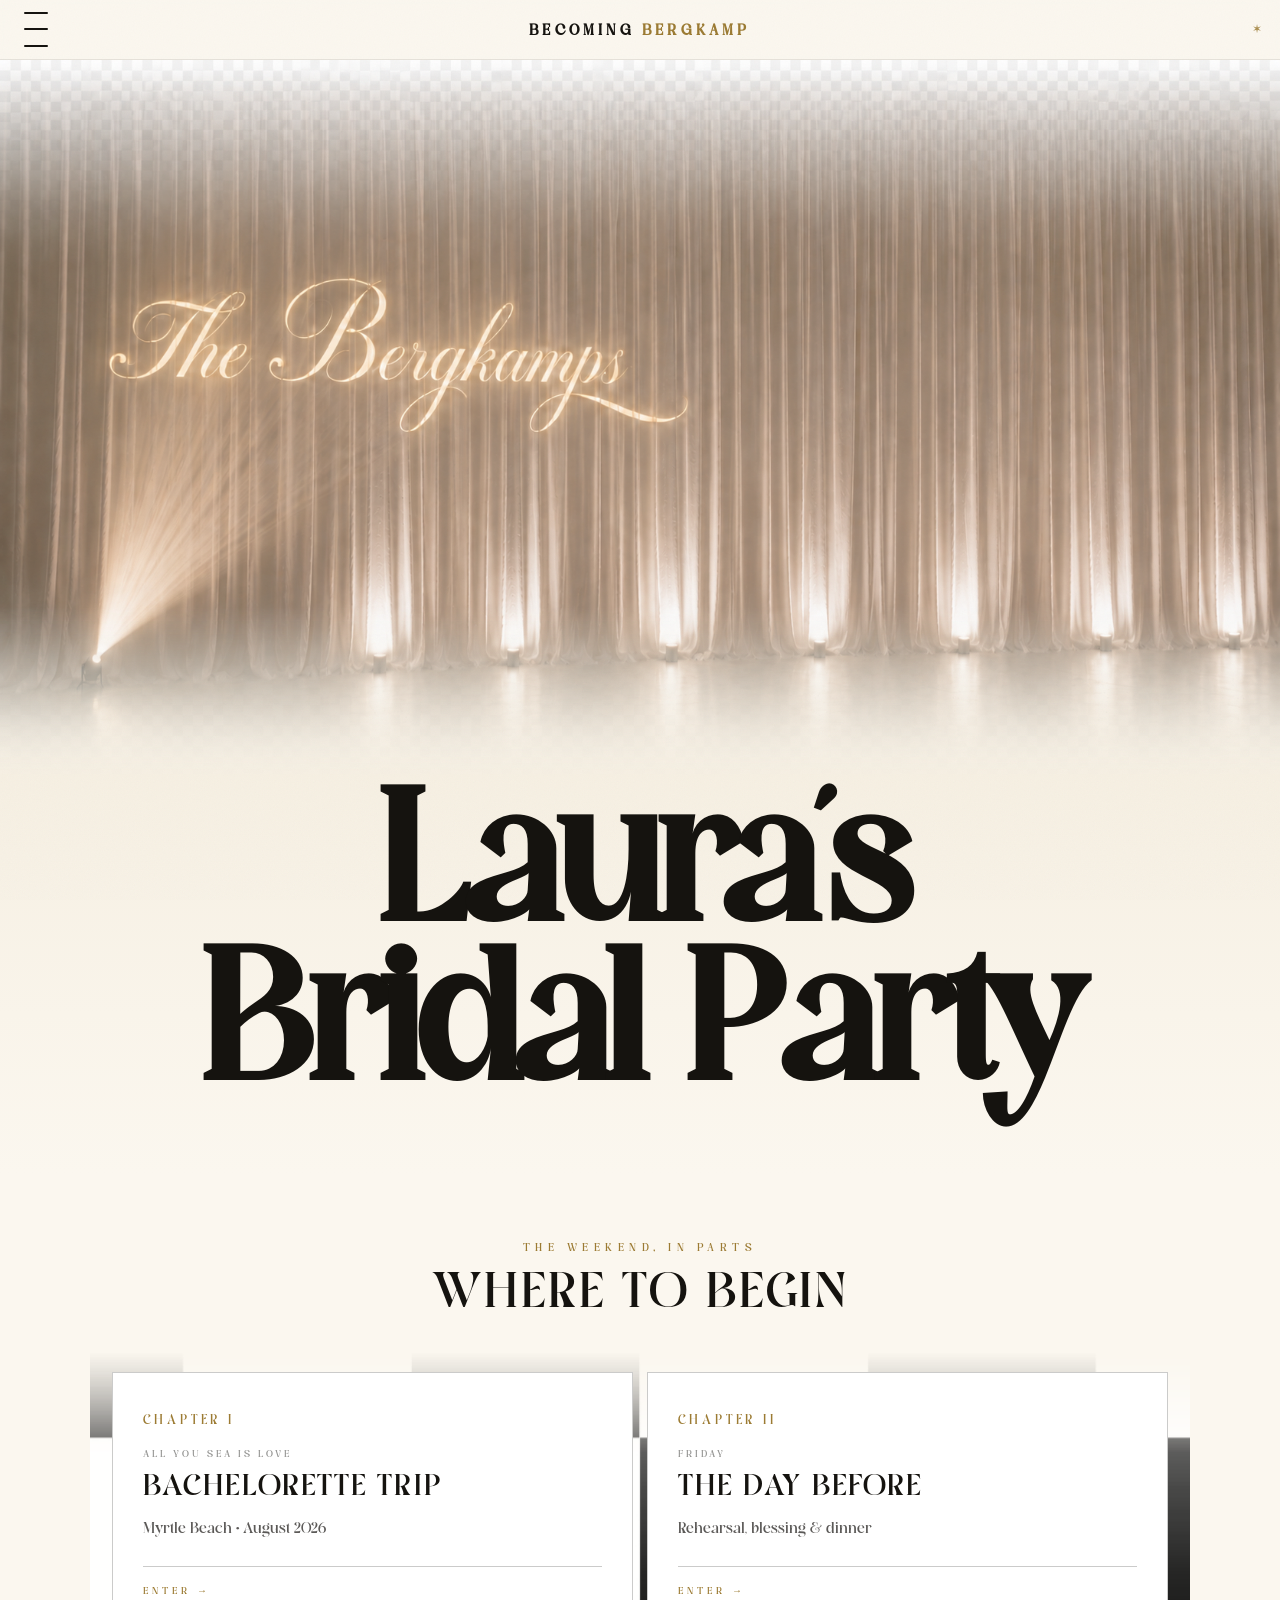
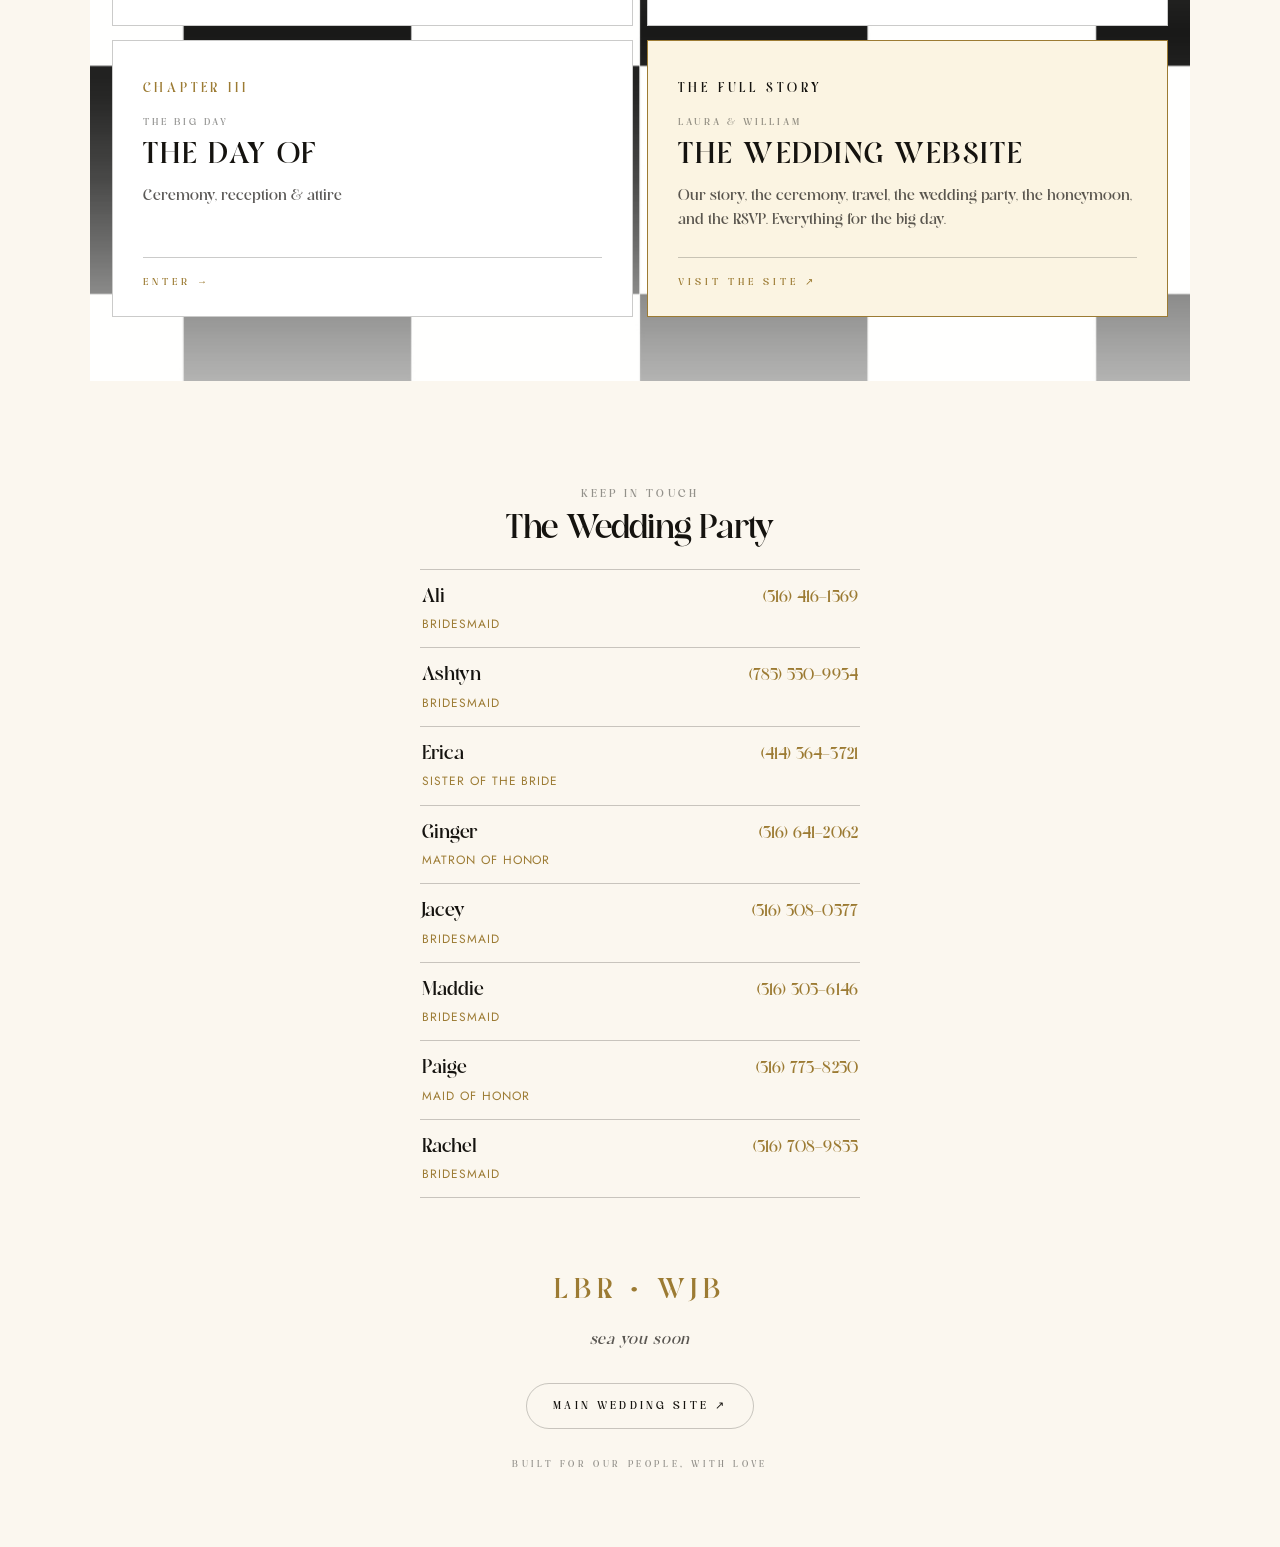
==== commit 2ec81981: "Home hero, outfit bands, stickers, and top bar polish - Home: show the full curtain projection at th" ====
--- a/index.html
+++ b/index.html
@@ -33,7 +33,7 @@
       <span></span><span></span><span></span>
     </button>
     <a class="wordmark" href="#/home">Becoming <span class="gold">Bergkamp</span></a>
-    <span class="shellglyph" aria-hidden="true">&#128025;</span>
+    <span class="shellglyph" aria-hidden="true">&#10038;</span>
   </header>
 
   <!-- slide-in drawer -->
--- a/styles/main.css
+++ b/styles/main.css
@@ -131,11 +131,15 @@
   text-decoration: none;
 }
 .wordmark .gold { color: var(--gold); }
+/* A small antique gold ornament balances the wordmark on the right. It reads as
+   a quiet editorial asterism rather than a literal emoji, so the bar stays on
+   brand across every route. */
 .shellglyph {
   justify-self: end;
-  font-size: 16px;
-  opacity: .7;
-  color: var(--greenery);
+  margin-right: 4px;
+  font-size: 12px;
+  opacity: .85;
+  color: var(--gold);
 }
 
 /* hamburger */
@@ -368,6 +372,51 @@
   margin-top: 16px; opacity: .7;
 }
 
+/* the wedding party phone list, sitting above the sign-off in every footer.
+   Hairline rows, name on the left, a tappable number on the right. */
+.contacts {
+  max-width: 440px;
+  margin: 0 auto clamp(40px, 10vw, 64px);
+  text-align: center;
+}
+.contacts__eyebrow {
+  font-size: 11px; letter-spacing: var(--track-label); text-transform: uppercase;
+  opacity: .7;
+}
+.contacts__title {
+  font-family: var(--display); font-weight: 700;
+  font-size: clamp(24px, 7vw, 34px);
+  line-height: 1;
+  margin: 10px 0 22px;
+}
+.contacts__list { list-style: none; margin: 0; padding: 0; }
+.contact {
+  display: flex; align-items: baseline; justify-content: space-between;
+  gap: 18px;
+  padding: 13px 2px;
+  text-align: left;
+  border-top: 1px solid rgba(21, 19, 15, .14);
+}
+.contact:last-child { border-bottom: 1px solid rgba(21, 19, 15, .14); }
+.contact__who { display: flex; flex-direction: column; gap: 2px; }
+.contact__name {
+  font-family: var(--display); font-weight: 600;
+  font-size: 17px;
+  color: var(--ink);
+}
+.contact__role {
+  font-size: 12px; letter-spacing: .08em; text-transform: uppercase;
+  color: var(--greenery);
+}
+.contact__num {
+  font-size: 16px; letter-spacing: .01em;
+  font-variant-numeric: tabular-nums;
+  color: var(--greenery); text-decoration: none;
+  transition: color .25s var(--ease);
+}
+@media (hover: hover) { .contact__num:hover { color: var(--gold); } }
+.contact__num:active { color: var(--gold); }
+
 /* ======================================================= HOME */
 .home-hero {
   text-align: center;
@@ -510,33 +559,45 @@
    source PNG is a tall portrait with wide empty margins baked in at the top and
    bottom, so we crop those away (object-fit cover into a near-square box) to
    keep the section compact and let the art read larger. */
-.hero--white { background: #fff; color: var(--ink); padding-top: clamp(20px, 6vw, 44px); }
+/* A short, all-white opener. The white runs up under the translucent top bar
+   (a negative pull cancels main's top padding) so there is no tan band above the
+   art, and the whole thing sits high and compact. */
+.hero--white {
+  background: #fff; color: var(--ink);
+  margin-top: calc(-1 * (var(--topbar-h) + env(safe-area-inset-top)));
+  padding-top: calc(var(--topbar-h) + env(safe-area-inset-top) + clamp(4px, 1.5vw, 12px));
+  padding-bottom: 0;
+}
 .hero--white .sub { color: var(--ink); opacity: .72; }
+/* The logo reads larger and bolder. The crop is tightened (a squarer box into
+   the tall source art) so we trim the empty margins baked into the PNG and the
+   lettering fills more of the same compact section rather than the band growing
+   taller. */
 .hero--white .hero-mockup {
   display: block;
-  width: min(280px, 66vw);
-  aspect-ratio: 1024 / 1130;
+  width: min(340px, 84vw);
+  aspect-ratio: 1024 / 920;
   height: auto;
-  max-height: 32vh;
+  max-height: 27vh;
   object-fit: cover;
   object-position: center;
   margin: 0 auto;
 }
-.hero--white .sub { margin-top: 14px; }
-.hero--white .wavewrap { margin-top: var(--space-4); }
+.hero--white .sub { margin-top: 10px; }
+.hero--white .wavewrap { margin-top: clamp(10px, 3vw, 20px); }
 
 /* =================================== BACHELORETTE STICKY JUMP */
 .jumpnav {
   position: sticky;
   top: calc(var(--topbar-h) + env(safe-area-inset-top));
   z-index: 800;
-  background: rgba(251,247,239,.9);
+  background: rgba(255,255,255,.92);
   -webkit-backdrop-filter: blur(12px);
   backdrop-filter: blur(12px);
   border-bottom: 1px solid var(--line-soft);
 }
 .jumpnav__scroll {
-  display: flex; gap: 4px;
+  display: flex; gap: 7px;
   overflow-x: auto;
   padding: 12px 18px;
   max-width: var(--maxw); margin: 0 auto;
@@ -544,53 +605,83 @@
   -webkit-overflow-scrolling: touch;
 }
 .jumpnav__scroll::-webkit-scrollbar { display: none; }
+/* Each date is its own little rounded chip. The active one fills with greenery
+   so the row reads as a soft, cute set of tags rather than plain underlined text. */
 .jumpnav__pill {
   position: relative;
   flex: 0 0 auto;
-  border: 0;
-  background: transparent;
+  border: 1px solid var(--line-soft);
+  border-radius: var(--radius-pill);
+  background: #fff;
   color: var(--ink);
-  font-size: 12px; letter-spacing: .04em; font-weight: 500;
-  padding: 9px 14px;
+  font-family: var(--display);
+  font-size: 12px; letter-spacing: .03em; font-weight: 600;
+  padding: 8px 15px;
   white-space: nowrap;
-  opacity: .55;
-  transition: opacity .25s var(--ease);
-}
-.jumpnav__pill::after {
-  content: ""; position: absolute; left: 14px; right: 14px; bottom: 4px;
-  height: 2px; background: var(--gold);
-  transform: scaleX(0); transform-origin: left;
-  transition: transform .3s var(--ease);
-}
-.jumpnav__pill.is-active { opacity: 1; font-weight: 600; }
-.jumpnav__pill.is-active::after { transform: scaleX(1); }
-@media (hover: hover) { .jumpnav__pill:hover { opacity: 1; } }
-
-/* The House: one compact, tappable home base. No box, no embedded map. */
+  opacity: .7;
+  transition: opacity .25s var(--ease), background-color .25s var(--ease),
+              color .25s var(--ease), border-color .25s var(--ease);
+}
+.jumpnav__pill.is-active {
+  opacity: 1;
+  background: var(--greenery);
+  color: #fff;
+  border-color: var(--greenery);
+}
+@media (hover: hover) {
+  .jumpnav__pill:hover { opacity: 1; border-color: var(--greenery); }
+  .jumpnav__pill.is-active:hover { border-color: var(--greenery); }
+}
+
+/* The House: a soft, centered home base. A soft soft blue wash inside a hairline
+   cabana-blue frame (no drop shadow), crowned with a little shell, so it reads
+   cute and nautical rather than stark. */
 .house {
+  position: relative;
   display: block;
-  margin: var(--space-8) 0;
-  padding-top: var(--space-5);
-  border-top: 2px solid var(--ink);
+  text-align: center;
+  margin: var(--space-7) 0;
+  padding: clamp(28px, 7vw, 44px) clamp(20px, 5vw, 36px) clamp(26px, 6vw, 40px);
+  border: 1px solid #9CC0DB;
+  border-radius: 20px;
+  background: linear-gradient(180deg, rgba(174,206,227,.26), rgba(174,206,227,.08));
   text-decoration: none;
   color: var(--ink);
-}
-.house .eyebrow { color: var(--greenery); display: block; }
-.house h2 { font-size: clamp(36px, 9vw, 64px); margin: 14px 0 12px; }
+  transition: border-color .25s var(--ease), transform .2s var(--ease);
+}
+/* A photo of the River Club, set inside the gold-framed home base. Rounded to
+   echo the frame, no shadow, so it stays editorial rather than card-heavy. */
+.house__photo {
+  display: block;
+  width: 100%;
+  aspect-ratio: 16 / 9;
+  object-fit: cover;
+  border-radius: 14px;
+  margin: 0 0 var(--space-5);
+}
+.house__glyph { display: block; font-size: 30px; line-height: 1; margin-bottom: 12px; }
+.house .eyebrow { color: #2E6A8E; display: block; }
+.house h2 { font-size: clamp(30px, 8vw, 52px); margin: 12px 0 14px; line-height: .96; }
 .house .addr { font-size: 15px; opacity: .85; }
-.house .note { font-size: 14px; opacity: .7; margin-top: 8px; max-width: 38em; }
-
-/* the small "open in maps" cue, tracked like a label so it sits quietly */
+.house .note { font-size: 14px; opacity: .72; margin: 8px auto 0; max-width: 32em; }
+
+/* the "open in maps" cue, now a cute filled greenery pill */
 .maptap {
   display: inline-flex; align-items: center; gap: 8px;
-  margin-top: var(--space-4);
+  margin-top: var(--space-5);
+  padding: 11px 22px;
+  border-radius: var(--radius-pill);
+  background: #16314E; color: #fff;
   font-size: 11px; letter-spacing: var(--track-label); text-transform: uppercase;
-  font-weight: 600; color: var(--greenery);
-  transition: color .25s var(--ease);
-}
-.maptap__pin { display: inline-flex; color: var(--gold); }
-@media (hover: hover) { .house:hover .maptap { color: var(--gold); } }
-.house:active .maptap { color: var(--gold); }
+  font-weight: 600;
+  transition: background-color .25s var(--ease);
+}
+.maptap__pin { display: inline-flex; color: #AECEE3; }
+@media (hover: hover) {
+  .house:hover { border-color: #2E6A8E; }
+  .house:hover .maptap { background: var(--ink); }
+}
+.house:active { transform: scale(.99); }
 
 /* ============================================ DAY WORLDS */
 .day {
@@ -623,8 +714,23 @@
   font-size: 11px; letter-spacing: var(--track-label); text-transform: uppercase;
   font-weight: 600; margin-top: 20px; opacity: .95;
 }
-.day .vibe { font-size: 17px; line-height: 1.75; margin-top: var(--space-4); max-width: 34em; }
-.day .secondary { opacity: .85; margin-top: 12px; }
+.day .vibe {
+  font-size: clamp(18px, 4.6vw, 21px);
+  line-height: 1.6;
+  letter-spacing: -.005em;
+  margin-top: var(--space-4);
+  max-width: 24em;   /* a tighter measure reads more like a magazine lead */
+}
+.day .secondary { opacity: .85; margin-top: 12px; max-width: 30em; }
+
+/* Within the bachelorette, the all-caps labels are set lighter and with a
+   gentler track so the plan feels hand-set and editorial rather than shouty. */
+.bach-days .eyebrow,
+.bach-days .meal__label,
+.bach-days .chip .lead {
+  font-weight: 500;
+  letter-spacing: .13em;
+}
 
 /* A little koozie prop tucked into the corner of the day copy, gently tilted,
    the text wrapping around it. A fun beach-day element, kept small. */
@@ -652,6 +758,49 @@
 @media (hover: hover) { .swatch:hover .dot { transform: scale(1.12); } }
 .swatch .nm { font-size: 9px; letter-spacing: .16em; text-transform: uppercase; opacity: .8; }
 
+/* outfit inspiration collage: the transparent PNG runs full bleed, edge to
+   edge, as its own band. It sits straight on the day color, or on an optional
+   on-theme band color set inline per day. A small gold label (with a hairline
+   above) and a quiet hint ride in the padded margins above and below. The
+   image is a button that opens the lightbox at full size. */
+.outfit-inspo {
+  margin-top: var(--space-7);
+  margin-bottom: var(--space-7);
+}
+.outfit-inspo__label {
+  font-size: 10px; letter-spacing: var(--track-label); text-transform: uppercase;
+  color: var(--gold);
+  padding-top: var(--space-5);
+  border-top: 1px solid currentColor;
+}
+.outfit-inspo__btn {
+  position: relative;
+  left: 50%;
+  width: 100vw;
+  margin-left: -50vw;
+  margin-top: var(--space-5);
+  display: block;
+  padding: 0;
+  border: 0;
+  background: transparent; /* an optional on-theme band color is set inline */
+  cursor: zoom-in;
+  transition: opacity .25s var(--ease);
+}
+@media (hover: hover) { .outfit-inspo__btn:hover { opacity: .94; } }
+.outfit-inspo__img {
+  display: block;
+  width: 100%;
+  height: auto;
+}
+.outfit-inspo__hint {
+  display: block;
+  margin-top: var(--space-4);
+  font-size: 9px; letter-spacing: var(--track-label); text-transform: uppercase;
+  opacity: .7;
+}
+.day--acc.has-bg .outfit-inspo__label,
+.day--acc.has-bg .outfit-inspo__hint { text-shadow: var(--text-halo, none); }
+
 /* oversized botanical glyph as quiet texture per day */
 .day__glyph {
   position: absolute; z-index: 1;
@@ -662,13 +811,14 @@
 }
 
 /* ====================== DAY ACCORDION (full-width banners, themed worlds) ======================
-   Each day's banner runs the full width of its section. Each day holds a single,
-   solid theme color, so the hero banners sit on their own color and do not blend
-   into the next day. Tapping a banner expands its plan in place, and the panel
-   below keeps that same theme color with images and elements throughout.
-
-   Per theme we set --c-this (this day's color). The banner tile and its panel
-   both use it, so the whole day reads as one themed world. */
+   Each day's banner runs the full width of its section. Collapsed, the banner
+   sits on the plain page so the trip reads as a clean stack of banners. Tapping
+   a banner expands its plan in place, and only then does the day's theme color
+   fill the head and flow into the panel gradient below, with images and elements
+   throughout.
+
+   Per theme we set --c-this (this day's color). The open head and the panel both
+   use it, so an opened day reads as one themed world. */
 .bach-days { position: relative; }
 
 .day.day--acc {
@@ -682,63 +832,39 @@
      it). Consumers fall back to ivory inline instead. */
 }
 
-/* the banner tile: the art spans the full width on this day's solid theme color */
+/* the banner tile: the art spans the full width, and when collapsed it sits on
+   the plain page so the closed trip reads as a clean stack of banners, set apart
+   from the day above by a crisp antique-gold rule. The theme color (and any
+   photo wash) fills in only once the day is open, where it flows into the panel
+   gradient below. No block of color behind a collapsed banner. */
 .day__head {
-  --bleed: clamp(82px, 19vw, 140px);   /* the tall space between heroes */
   position: relative;
   display: flex;
-  align-items: center;
-  justify-content: center;
+  flex-direction: column;
+  align-items: stretch;
   width: 100%;
-  min-height: clamp(120px, 30vw, 210px);
-  /* A generous bleed zone at the top of every hero holds the color flow from
-     the day above and the weekday label. */
-  padding: var(--bleed) 0 clamp(8px, 2.4vw, 18px);
+  padding: 0 0 clamp(12px, 3.2vw, 24px);
   margin: 0;
   border: 0;
+  border-top: 2px solid var(--gold);   /* the clear line between sections */
   color: inherit;
-  background: var(--c-this, var(--ivory));
+  background: transparent;
   background-size: cover;
   background-position: center;
   -webkit-tap-highlight-color: transparent;
   transition: background-color .4s var(--ease);
 }
 
-/* When a day has a themed photo, it washes the hero band behind the banner. */
-.day--acc.has-bg .day__head {
+/* Open, the head takes on this day's theme color so it flows into the panel
+   gradient below. Collapsed, it stays transparent (just the banner). */
+.day--acc.is-open .day__head {
+  background-color: var(--c-this, var(--ivory));
+}
+
+/* When an open day has a themed photo, it washes the hero band behind the
+   banner. Hidden while collapsed so the closed banner stands on its own. */
+.day--acc.is-open.has-bg .day__head {
   background-image: var(--day-bg);
-}
-
-/* The color flow. The top of every hero starts in the previous day's color and
-   dissolves down into this hero's own wash over a tall, soft gradient, so each
-   section melts naturally into the next with no hard seam. */
-.day--acc .day__head::before {
-  content: "";
-  position: absolute;
-  top: 0; left: 0; right: 0;
-  height: calc(var(--bleed) + clamp(30px, 8vw, 64px));
-  z-index: 1;
-  pointer-events: none;
-  background: linear-gradient(
-    180deg,
-    var(--c-prev, var(--ivory)) 0%,
-    var(--c-prev, var(--ivory)) 24%,
-    rgba(0, 0, 0, 0) 100%);
-}
-/* The matching bottom of the flow. Each hero settles into its own flat color at
-   the very bottom, the exact color the next hero starts from, so the seam
-   between two heroes is one continuous color and the blend is invisible. */
-.day--acc .day__head::after {
-  content: "";
-  position: absolute;
-  bottom: 0; left: 0; right: 0;
-  height: clamp(56px, 14vw, 104px);
-  z-index: 1;
-  pointer-events: none;
-  background: linear-gradient(
-    180deg,
-    rgba(0, 0, 0, 0) 0%,
-    var(--c-self, var(--c-this, var(--ivory))) 100%);
 }
 
 /* the banner art is the hero and runs edge to edge */
@@ -768,28 +894,39 @@
   text-align: center;
 }
 
-/* The weekday label rides in the bleed zone, set to the left and dropped to the
-   bottom of the zone so it sits right above the banner box it names (no pill),
-   reading as the title of that hero rather than floating in the gap. */
+/* The weekday title sits centered at the top of its day, just under the gold
+   rule, as a cute little tag flanked by two short gold strokes. */
 .day__seam {
-  position: absolute;
-  top: 0; left: 0; right: 0;
-  height: var(--bleed, clamp(82px, 19vw, 140px));
+  position: relative;
   z-index: 6;
   display: flex;
-  align-items: flex-end;
-  justify-content: flex-start;
-  padding: 0 max(22px, env(safe-area-inset-left)) clamp(10px, 2.6vw, 18px);
+  align-items: center;
+  justify-content: center;
+  padding: clamp(16px, 4.5vw, 28px) 22px clamp(6px, 1.8vw, 12px);
   pointer-events: none;
 }
 .day__cap {
+  display: inline-flex;
+  align-items: center;
+  gap: 11px;
   color: var(--cap-color, var(--ink));
   font-family: var(--display);
   font-size: clamp(13px, 3.4vw, 16px);
-  letter-spacing: var(--track-label);
+  letter-spacing: .16em;
   text-transform: uppercase;
   font-weight: 800;
+  text-align: center;
   text-shadow: var(--cap-halo, 0 1px 4px rgba(255,255,255,.55));
+}
+/* short gold strokes flank the title like a hand-set editorial dateline */
+.day__cap::before,
+.day__cap::after {
+  content: "";
+  flex: 0 0 auto;
+  width: clamp(14px, 4vw, 22px);
+  height: 2px;
+  background: var(--gold);
+  opacity: .92;
 }
 
 /* expand affordance, top right over the band */
@@ -818,7 +955,10 @@
   position: relative;
   height: 0;
   overflow: hidden;
-  background: var(--c-this, var(--ivory));
+  /* the plan rides on a soft vertical gradient of the day's own color (set per
+     theme as --panel-bg), starting at the head color so head and plan flow into
+     one another. A gentle gradient instead of a flat fill or a busy wallpaper. */
+  background: var(--panel-bg, var(--c-this, var(--ivory)));
   color: inherit;
   transition: height .45s var(--ease);
 }
@@ -827,23 +967,6 @@
   position: relative;
   z-index: 1;
   padding: clamp(20px, 6vw, 44px) 0 clamp(40px, 9vw, 64px);
-}
-
-/* The themed photo washes the expanded plan too, so the hero and its plan are
-   one world. A theme-tinted scrim sits over the photo to keep every line of
-   text legible. */
-.day--acc.has-bg .day__panel {
-  background-image: var(--day-bg);
-  background-size: cover;
-  background-position: center;
-}
-.day--acc.has-bg .day__panel::before {
-  content: "";
-  position: absolute;
-  inset: 0;
-  z-index: 0;
-  pointer-events: none;
-  background: var(--panel-scrim, rgba(251,247,239,.84));
 }
 
 /* The collapse control at the foot of an open day. A quiet outlined pill,
@@ -882,46 +1005,40 @@
 }
 
 /* Fun, sticker-like elements scattered over an expanded plan. Decorative only,
-   they peek in from the edges and tilt at playful angles. The panel clips them
-   so they read like stickers pressed onto the section. */
+   they peek in from the edges and tilt at playful angles. They sit behind the
+   text (a negative z-index inside the z-index 1 content) so they never run into
+   the words, and carry no glow. */
 .day__stickers {
   position: absolute;
   inset: 0;
-  z-index: 2;
+  z-index: -1;
   pointer-events: none;
 }
 .sticker {
   position: absolute;
   width: clamp(54px, 15vw, 96px);
   height: auto;
-  filter: drop-shadow(0 10px 16px rgba(16, 46, 76, .32));
 }
 .sticker.is-1 { top: 4%;  right: -16px; width: clamp(60px, 18vw, 108px); transform: rotate(15deg); }
 .sticker.is-2 { top: 40%; left: -20px;  width: clamp(46px, 13vw, 84px);  transform: rotate(-20deg); opacity: .9; }
 .sticker.is-3 { bottom: 6%; right: 6%;  width: clamp(52px, 15vw, 92px);  transform: rotate(-8deg); }
 .sticker.is-4 { top: 67%; right: -18px; width: clamp(50px, 14vw, 88px);  transform: rotate(22deg); opacity: .92; }
 .sticker.is-5 { top: 20%; left: 4%;     width: clamp(38px, 10vw, 64px);  transform: rotate(-12deg); opacity: .82; }
-/* The coconuts night runs dark, so its line-art stickers get a soft cream halo
-   instead of a shadow so the brown lines still read. */
-.day--coconuts .sticker {
-  filter:
-    drop-shadow(0 0 5px rgba(248, 239, 223, .95))
-    drop-shadow(0 0 2px rgba(248, 239, 223, .95))
-    drop-shadow(0 8px 14px rgba(46, 28, 16, .45));
-}
+/* The coconuts night runs dark; its line-art stickers sit quietly behind the
+   words with no halo, so nothing glows around them. */
 .day--coconuts .sticker.is-1 { bottom: 5%; top: auto; right: -14px; transform: rotate(8deg); }
 .day--coconuts .sticker.is-3 { top: 5%; bottom: auto; left: -16px; right: auto; transform: rotate(-10deg); }
 .day--coconuts .sticker.is-4 { top: 46%; bottom: auto; right: -16px; transform: rotate(-6deg); }
 
-/* --- Thursday, Beach Club (soft blue cabana stripes, light and airy) --- */
+/* --- Thursday, Beach Club (classic nautical: navy on a crisp soft-blue and
+   white field, light and airy) --- */
 .day--thursday {
   --day-base: #C6DDED;
   --c-this: #AECEE3;   /* soft cabana blue */
-  --word-1: #3E6E92;   /* word panel gradient: cabana blues */
-  --word-2: #16314E;
-  --c-prev: #FBF7EF;          /* flows out of the ivory house section above */
-  --c-self: #BCD1E0;          /* the flat color this hero settles into */
-  --cap-color: #234E63;
+  --panel-bg: linear-gradient(180deg, #AECEE3 0%, #E1EEF6 100%);
+  --word-1: #1B4A6E;   /* word panel gradient: deep nautical navy */
+  --word-2: #0E2D49;
+  --cap-color: #16314E;
   --cap-halo: 0 1px 4px rgba(255,255,255,.6);
   --box-bg: rgba(255,255,255,.55);
   --text-halo: 0 1px 6px rgba(255,255,255,.6);
@@ -932,17 +1049,16 @@
   color: var(--ink);
 }
 .day--thursday.has-bg::before { background: linear-gradient(180deg, rgba(223,235,244,.34) 0%, rgba(198,221,237,.10) 45%, rgba(223,235,244,.40) 100%); }
-.day--thursday .label { color: #3E6E92; }
-.day--thursday .hook  { color: #2E6A8E; }
+.day--thursday .label { color: #16314E; }
+.day--thursday .hook  { color: #1B4A6E; }
 
 /* --- Friday day, Something Blue --- */
 .day--blue {
   --day-base: #16314E;
   --c-this: #2E7FB4;   /* ocean */
+  --panel-bg: linear-gradient(180deg, #2E7FB4 0%, #1A4A72 55%, #16314E 100%);
   --word-1: #1366C9;   /* word panel gradient: ocean to navy */
   --word-2: #16314E;
-  --c-prev: #BCD1E0;          /* flows out of the beach club day */
-  --c-self: #96D8DD;          /* the flat color this hero settles into */
   --cap-color: #16314E;
   --cap-halo: 0 1px 4px rgba(255,255,255,.6);
   --box-bg: rgba(14,42,68,.42);
@@ -961,10 +1077,9 @@
 .day--rainbow {
   --day-base: #EAE6F2;
   --c-this: #E7E1F0;   /* iridescent opal */
+  --panel-bg: linear-gradient(180deg, #E7E1F0 0%, #F4F0FA 100%);
   --word-1: #d6398a;   /* word panel gradient: pink to violet */
   --word-2: #6f54a8;
-  --c-prev: #96D8DD;          /* flows out of the turquoise water day */
-  --c-self: #E5E0DE;          /* the flat color this hero settles into */
   --cap-color: #6f54a8;
   --cap-halo: 0 1px 4px rgba(255,255,255,.7);
   --box-bg: rgba(255,255,255,.55);
@@ -1000,47 +1115,86 @@
 .day__banner--crest { width: 100%; }
 .day__title { margin-top: 6px; font-size: clamp(48px, 15vw, 96px); font-weight: 800; }
 
-/* ============================================ PHOTO BACKGROUND WASHES */
-/* Each block of the day's plan is laid over one of its photos. The image spans
-   the full width of the block as a background, and a heavy themed veil sits on
-   top so the picture reads as a quiet backdrop running through the whole panel
-   (not a captioned card at the foot of it) while the words stay legible. The
-   veil pulls from the day's own color so each day's imagery keeps its theme. */
-.washseg {
-  position: relative;
-  z-index: 1;            /* own stacking context: keeps stickers floating above */
+/* ============================================ PHOTO TREATMENTS */
+/* Photos appear in two deliberate ways inside an open day, never as a picture
+   dropped into a box. Both bleed to the screen edges and dissolve into the day's
+   gradient through a soft mask, so imagery feels like part of the day rather
+   than a framed insert, and the words always live on the clean gradient. */
+
+/* even vertical rhythm between the text blocks that ride on the gradient */
+.day__panel-in > .wrap + .wrap { margin-top: clamp(22px, 5.5vw, 40px); }
+
+/* the quiet full-bleed atmosphere band */
+.photoband {
+  position: relative;
+  z-index: 1;
+  left: 50%;
+  width: 100vw;
+  margin-left: -50vw;
+  margin-top: clamp(26px, 6.5vw, 48px);
+  margin-bottom: clamp(26px, 6.5vw, 48px);
+  height: clamp(170px, 44vw, 320px);
   background-size: cover;
   background-position: center;
   background-repeat: no-repeat;
-}
-/* The wash uses the day's tuned panel scrim, so a photo block and the textured
-   backdrop around it read as one themed world. The scrim is semi opaque, so the
-   photo shows through softly and every line of text stays legible. */
-.washseg__veil {
-  position: absolute;
-  inset: 0;
+  /* melt into the day color top and bottom: a natural gradient, no box edges */
+  -webkit-mask-image: linear-gradient(180deg, transparent 0, #000 24%, #000 76%, transparent 100%);
+  mask-image: linear-gradient(180deg, transparent 0, #000 24%, #000 76%, transparent 100%);
+}
+
+/* half image, half words. On phones the photo bleeds full width and fades down
+   into the copy that follows; on wider screens the two sit side by side and the
+   image fades toward the words along its inner edge. */
+.splitseg {
+  position: relative;
   z-index: 1;
-  pointer-events: none;
-  background: var(--panel-scrim, var(--c-this, var(--ivory)));
-}
-/* the words ride above the veil */
-.washseg > .wrap {
+  margin-top: clamp(26px, 6.5vw, 48px);
+}
+.splitseg__media {
+  position: relative;
+  left: 50%;
+  width: 100vw;
+  margin-left: -50vw;
+  height: clamp(190px, 58vw, 340px);
+  background-size: cover;
+  background-position: center;
+  background-repeat: no-repeat;
+  -webkit-mask-image: linear-gradient(180deg, #000 52%, transparent 100%);
+  mask-image: linear-gradient(180deg, #000 52%, transparent 100%);
+}
+.splitseg__copy {
   position: relative;
   z-index: 2;
-  padding-top: clamp(26px, 6vw, 46px);
-  padding-bottom: clamp(26px, 6vw, 46px);
-}
-/* soften where one washed block meets the next */
-.washseg + .washseg { border-top: 1px solid var(--seam, rgba(21,19,15,.12)); }
+  margin-top: clamp(-46px, -11vw, -26px);
+}
+@media (min-width: 760px) {
+  .splitseg {
+    display: grid;
+    grid-template-columns: 1fr 1fr;
+    align-items: center;
+    gap: clamp(24px, 4vw, 52px);
+    max-width: var(--maxw);
+    margin-inline: auto;
+    padding: 0 22px;
+  }
+  .splitseg__media {
+    left: auto;
+    width: 100%;
+    margin-left: 0;
+    height: clamp(280px, 30vw, 420px);
+    -webkit-mask-image: linear-gradient(90deg, #000 68%, transparent 100%);
+    mask-image: linear-gradient(90deg, #000 68%, transparent 100%);
+  }
+  .splitseg__copy { margin-top: 0; }
+}
 
 /* --- Saturday day, Boardwalk --- */
 .day--boardwalk {
   --day-base: #EAD5AD;
   --c-this: #EAD5AD;   /* warm boardwalk sand */
+  --panel-bg: linear-gradient(180deg, #EAD5AD 0%, #F5E8CD 100%);
   --word-1: #C56B4A;   /* word panel gradient: sand into terracotta */
   --word-2: #7A3B33;
-  --c-prev: #E5E0DE;          /* flows out of the pastel rainbow day */
-  --c-self: #E8B36D;          /* the flat color this hero settles into */
   --cap-color: #7A3B22;
   --cap-halo: 0 1px 4px rgba(255,255,255,.7);
   --box-bg: rgba(255,255,255,.5);
@@ -1058,10 +1212,9 @@
 .day--coconuts {
   --day-base: #6B4226;
   --c-this: #C56B4A;   /* sunset terracotta */
+  --panel-bg: linear-gradient(180deg, #C56B4A 0%, #8A4A30 52%, #5A3320 100%);
   --word-1: #C2554E;   /* word panel gradient: terracotta into coconut */
   --word-2: #7A3B33;
-  --c-prev: #E8B36D;          /* flows out of the warm boardwalk day */
-  --c-self: #EAD0AD;          /* the flat color this hero settles into */
   --cap-color: #5A2E18;
   --cap-halo: 0 1px 4px rgba(255,242,224,.65);
   --box-bg: rgba(74,46,26,.46);
@@ -1080,10 +1233,9 @@
 .day--sunday {
   --day-base: var(--ivory);
   --c-this: #F3ECDD;   /* calm sand */
+  --panel-bg: linear-gradient(180deg, #F3ECDD 0%, #FAF5EA 100%);
   --word-1: var(--greenery);   /* word panel gradient: greenery into gold */
   --word-2: #8A6A2A;
-  --c-prev: #EAD0AD;          /* flows out of the coconuts night */
-  --c-self: #F3ECDD;          /* the flat color this hero settles into */
   --cap-color: var(--greenery);
   --cap-halo: 0 1px 4px rgba(255,255,255,.6);
   background: var(--ivory); color: var(--ink); text-align: center;
@@ -1173,28 +1325,25 @@
 }
 
 /* ============================================ DAY INFO PANELS */
-/* These sit on photo and gradient day worlds, so they keep a quiet frosted
-   backing for legibility, but lose the rounded-card shadow look. */
+/* The plan now rides on the day's clean gradient, so these lose their frosted
+   boxes and read as editorial blocks: a hairline rule and open type, in keeping
+   with the rest of the site. */
 .transport {
   display: flex; align-items: flex-start; gap: 12px;
   margin-top: var(--space-5); max-width: 34em;
   font-size: 14px; line-height: 1.6;
-  padding: 14px 16px;
+  padding: 2px 0 2px 16px;
   border-left: 2px solid currentColor;
-  background: var(--box-bg, rgba(255,255,255,.12));
-  -webkit-backdrop-filter: blur(7px); backdrop-filter: blur(7px);
+  opacity: .92;
 }
 .transport__glyph { font-size: 17px; line-height: 1.5; }
 
-.forms, .meals, .sunset {
+.forms, .meals {
   margin-top: var(--space-6); max-width: 34em;
-  padding: var(--space-5);
-  border: 1px solid var(--line-lt);
-  /* a per-day frosted backing so the plan stays legible over the now-visible
-     wallpaper, tinted to suit the day's text color */
-  background: var(--box-bg, rgba(255,255,255,.1));
-  -webkit-backdrop-filter: blur(9px); backdrop-filter: blur(9px);
-  border-radius: var(--radius-s);
+  padding-top: var(--space-5);
+  /* a hairline rule does the work the frosted card used to, tuned to the day's
+     own text color so it reads on any day world */
+  border-top: 1px solid color-mix(in srgb, currentColor 22%, transparent);
 }
 .forms .eyebrow { color: #FFF3E2; display: block; }
 .forms h3 { font-size: clamp(24px, 6vw, 32px); margin: 10px 0 10px; }
@@ -1227,11 +1376,6 @@
 .linkchip:active { transform: scale(.96); }
 
 .day-loc__addr { font-size: 13px; opacity: .78; margin-top: 5px; }
-/* dark-text day worlds get a crisper border to match their light frosted box */
-.day--rainbow .forms, .day--boardwalk .forms, .day--thursday .forms,
-.day--rainbow .meals, .day--boardwalk .meals, .day--thursday .meals {
-  border-color: var(--line);
-}
 .day--thursday .forms .eyebrow { color: #2E6A8E; }
 
 /* With the wallpapers now showing through, bare headings and copy that sit
@@ -1247,14 +1391,22 @@
   text-shadow: var(--text-halo, none);
 }
 
-/* warm sunset panel layered over the cruise description (Coco Nuts) */
+/* The sunset moment (Coco Nuts) is a full-bleed warm gradient that melts into
+   the night at top and bottom, not a rounded card. Its own copy sits centered
+   in the reading column over the glow. */
 .sunset {
   color: #FFF6EA;
   border: 0;
+  position: relative; overflow: hidden;
+  left: 50%; width: 100vw; margin-left: -50vw;
+  margin-top: clamp(26px, 6.5vw, 48px);
+  margin-bottom: clamp(8px, 2vw, 16px);
+  padding: clamp(46px, 11vw, 76px) 22px;
   background:
     radial-gradient(120% 90% at 20% 0%, rgba(255,210,120,.40), rgba(255,210,120,0) 60%),
     linear-gradient(160deg, #F2A65A 0%, #E8795B 38%, #C2554E 68%, #7A3B33 100%);
-  position: relative; overflow: hidden;
+  -webkit-mask-image: linear-gradient(180deg, transparent 0, #000 13%, #000 87%, transparent 100%);
+  mask-image: linear-gradient(180deg, transparent 0, #000 13%, #000 87%, transparent 100%);
 }
 .sunset::after {
   content: ""; position: absolute; z-index: 0;
@@ -1263,7 +1415,7 @@
   background: radial-gradient(circle, rgba(255,233,178,.85), rgba(255,233,178,0) 70%);
   pointer-events: none;
 }
-.sunset > * { position: relative; z-index: 1; }
+.sunset > * { position: relative; z-index: 1; max-width: var(--col); margin-inline: auto; }
 .sunset .eyebrow { color: #FFE9B2; display: block; }
 .sunset h3 { font-size: clamp(24px, 6vw, 32px); margin: 10px 0 10px; }
 .sunset__body { font-size: 15px; line-height: 1.7; margin: 0; }
@@ -1732,6 +1884,38 @@
   margin-top: 22px;
 }
 
+/* -------------------------------------------- VENUE FIGURES (carried over) */
+.ed-figure {
+  max-width: 760px; margin: clamp(28px, 6vw, 44px) auto; padding: 0 22px;
+  text-align: center;
+}
+.ed-figure img {
+  width: 100%; height: auto;
+  border: .5px solid var(--ed-rule);
+}
+.ed-figure figcaption {
+  font-family: var(--ed-serif); font-style: italic;
+  font-size: 14px; letter-spacing: .04em;
+  color: var(--ed-soft);
+  margin-top: 12px;
+}
+/* full bleed, frameless art that sits on black and feathers into the ground */
+.ed-figure--bleed { max-width: none; margin: 0; padding: 0; }
+.ed-figure--bleed img {
+  border: 0;
+  width: min(680px, 100%); margin: 0 auto;
+  -webkit-mask-image: radial-gradient(125% 92% at 50% 44%, #000 58%, transparent 100%);
+  mask-image: radial-gradient(125% 92% at 50% 44%, #000 58%, transparent 100%);
+}
+.ed-figure--bleed figcaption { margin-top: 4px; padding: 0 22px; }
+/* a figure that lives inside a schedule row, spanning both columns */
+.ed-figure--inline {
+  grid-column: 1 / -1;
+  max-width: none; margin: clamp(16px, 4vw, 24px) 0 2px; padding: 0;
+  text-align: left;
+}
+.ed-figure--inline figcaption { font-size: 13px; margin-top: 10px; }
+
 /* -------------------------------------------- COLORS & ATTIRE (Day Of) */
 .ed-colors {
   text-align: center;
@@ -1807,6 +1991,142 @@
   margin-top: 28px;
 }
 
+/* the phone list takes on the editorial dress on the dark, serif routes */
+body.theme-editorial .contacts { margin-bottom: clamp(48px, 11vw, 72px); }
+body.theme-editorial .contacts__eyebrow {
+  font-family: var(--ed-label); letter-spacing: .3em;
+  color: var(--ed-faint); opacity: 1;
+}
+body.theme-editorial .contacts__title {
+  font-family: var(--ed-serif); font-weight: 400;
+  color: var(--ed-paper);
+}
+body.theme-editorial .contact { border-top-color: var(--ed-rule); }
+body.theme-editorial .contact:last-child { border-bottom-color: var(--ed-rule); }
+body.theme-editorial .contact__name {
+  font-family: var(--ed-serif); font-weight: 400;
+  font-size: 19px;
+  color: var(--ed-paper);
+}
+body.theme-editorial .contact__role { color: var(--ed-gold); }
+body.theme-editorial .contact__num {
+  font-family: var(--ed-serif);
+  color: var(--ed-gold);
+}
+@media (hover: hover) { body.theme-editorial .contact__num:hover { color: var(--ed-paper); } }
+body.theme-editorial .contact__num:active { color: var(--ed-paper); }
+
 /* drawer link out to the main wedding site */
 .drawer__link--ext { margin-top: 12px; border-top: 1px solid rgba(227,207,156,.22); }
 .drawer__link--ext .idx { font-size: 15px; opacity: .9; }
+
+/* ============================================================
+   HOME, LIGHT VARIANT  (body.theme-editorial.theme-light)
+   ------------------------------------------------------------
+   At Laura's request the Home screen wears the same editorial dress as the
+   main wedding site, but flipped to favor white: black on white, not white on
+   black. The router adds .theme-light only on the Home route, so The Day Before
+   and The Day Of keep their near black ground. We flip the --ed tokens to a
+   paper ground with antique gold accents, lead with the curtain projection in
+   the hero corner under the line "Laura's Bridal Party", and run the black and
+   white checkerboard behind the option buttons. No em dashes anywhere.
+   ============================================================ */
+body.theme-editorial.theme-light {
+  --ed-bg:        #FBF7EF;
+  --ed-bg-2:      #ffffff;
+  --ed-paper:     #15130F;            /* ink: now the text color, on paper */
+  --ed-soft:      rgba(21,19,15,.70);
+  --ed-faint:     rgba(21,19,15,.45);
+  --ed-gold:      #9C7B33;            /* deeper antique gold, legible on white */
+  --ed-rule:      rgba(21,19,15,.22);
+  --ed-rule-soft: rgba(21,19,15,.10);
+  background: var(--ed-bg);
+  color: var(--ed-paper);
+}
+
+/* grain reads as the faintest tooth on paper, not light specks on black */
+body.theme-editorial.theme-light .grain { mix-blend-mode: multiply; opacity: .035; }
+
+/* top bar returns to ivory glass with ink lettering */
+body.theme-editorial.theme-light .topbar {
+  background: rgba(251,247,239,.82);
+  border-bottom: 1px solid var(--line-soft);
+}
+body.theme-editorial.theme-light .wordmark { color: var(--ed-paper); }
+body.theme-editorial.theme-light .wordmark .gold { color: var(--ed-gold); }
+body.theme-editorial.theme-light .hamburger span { background: var(--ink); }
+body.theme-editorial.theme-light .shellglyph { color: var(--ed-gold); }
+
+/* portal cards: white plates with hairline rules on the paper ground */
+@media (hover: hover) {
+  body.theme-editorial.theme-light .ed-portal:hover {
+    background: #fff; border-color: var(--ed-gold);
+  }
+}
+body.theme-editorial.theme-light .ed-portal--main {
+  background: #FBF4E2; border-color: var(--ed-gold);
+}
+
+/* -------------------------------------------- HOME HERO (curtain + title) */
+/* The curtain projection leads, shown in full at the top so "The Bergkamps"
+   reads clearly. Its lit floor melts into a warm dance floor that carries on
+   down to the bottom of the hero, and the single line "Laura's Bridal Party"
+   sits on that floor in display type (not script). No em dashes anywhere. */
+.home-hero {
+  position: relative;
+  overflow: hidden;
+  text-align: center;
+  padding: 0 0 clamp(34px, 9vw, 60px);
+  background: linear-gradient(to bottom,
+    #EBE1CC 0%,
+    #F1E8D6 28%,
+    var(--ed-bg) 100%);
+}
+/* The full curtain shown edge to edge at its natural ratio, so the projection
+   is never cropped. Its bottom feathers away so the lit floor blends into the
+   warm dance floor below with no hard seam. */
+.home-hero__curtain {
+  position: relative;
+  z-index: 0;
+  width: 100%;
+  aspect-ratio: 1672 / 941;
+  background-position: center top;
+  background-size: cover;
+  background-repeat: no-repeat;
+  -webkit-mask-image: linear-gradient(to bottom, #000 76%, transparent 100%);
+  mask-image: linear-gradient(to bottom, #000 76%, transparent 100%);
+}
+.home-hero__title {
+  position: relative;
+  z-index: 2;
+  text-align: center;
+  font-family: var(--ed-serif);
+  font-weight: 400;
+  font-size: clamp(40px, 11vw, 76px);
+  line-height: 1.0;
+  letter-spacing: .02em;
+  color: var(--ed-paper);
+  max-width: 12em;
+  margin: clamp(6px, 3vw, 18px) auto 0;
+  padding: 0 clamp(20px, 6vw, 44px);
+}
+
+/* -------------------------------------------- HOME OPTION BUTTONS BACKDROP */
+/* The checkerboard the bride dropped in runs behind the option buttons. It
+   feathers in below the section heading so the kicker and title stay on clean
+   paper, then carries the checks behind the white button plates. */
+.home-portals { position: relative; overflow: hidden; }
+.home-portals__bg {
+  position: absolute;
+  left: 0; right: 0; bottom: 0;
+  height: 78%;
+  background-position: center;
+  background-size: cover;
+  background-repeat: no-repeat;
+  opacity: .9;
+  z-index: 0;
+  pointer-events: none;
+  -webkit-mask-image: linear-gradient(to bottom, transparent 0%, #000 16%, #000 100%);
+  mask-image: linear-gradient(to bottom, transparent 0%, #000 16%, #000 100%);
+}
+.home-portals__in { position: relative; z-index: 1; }
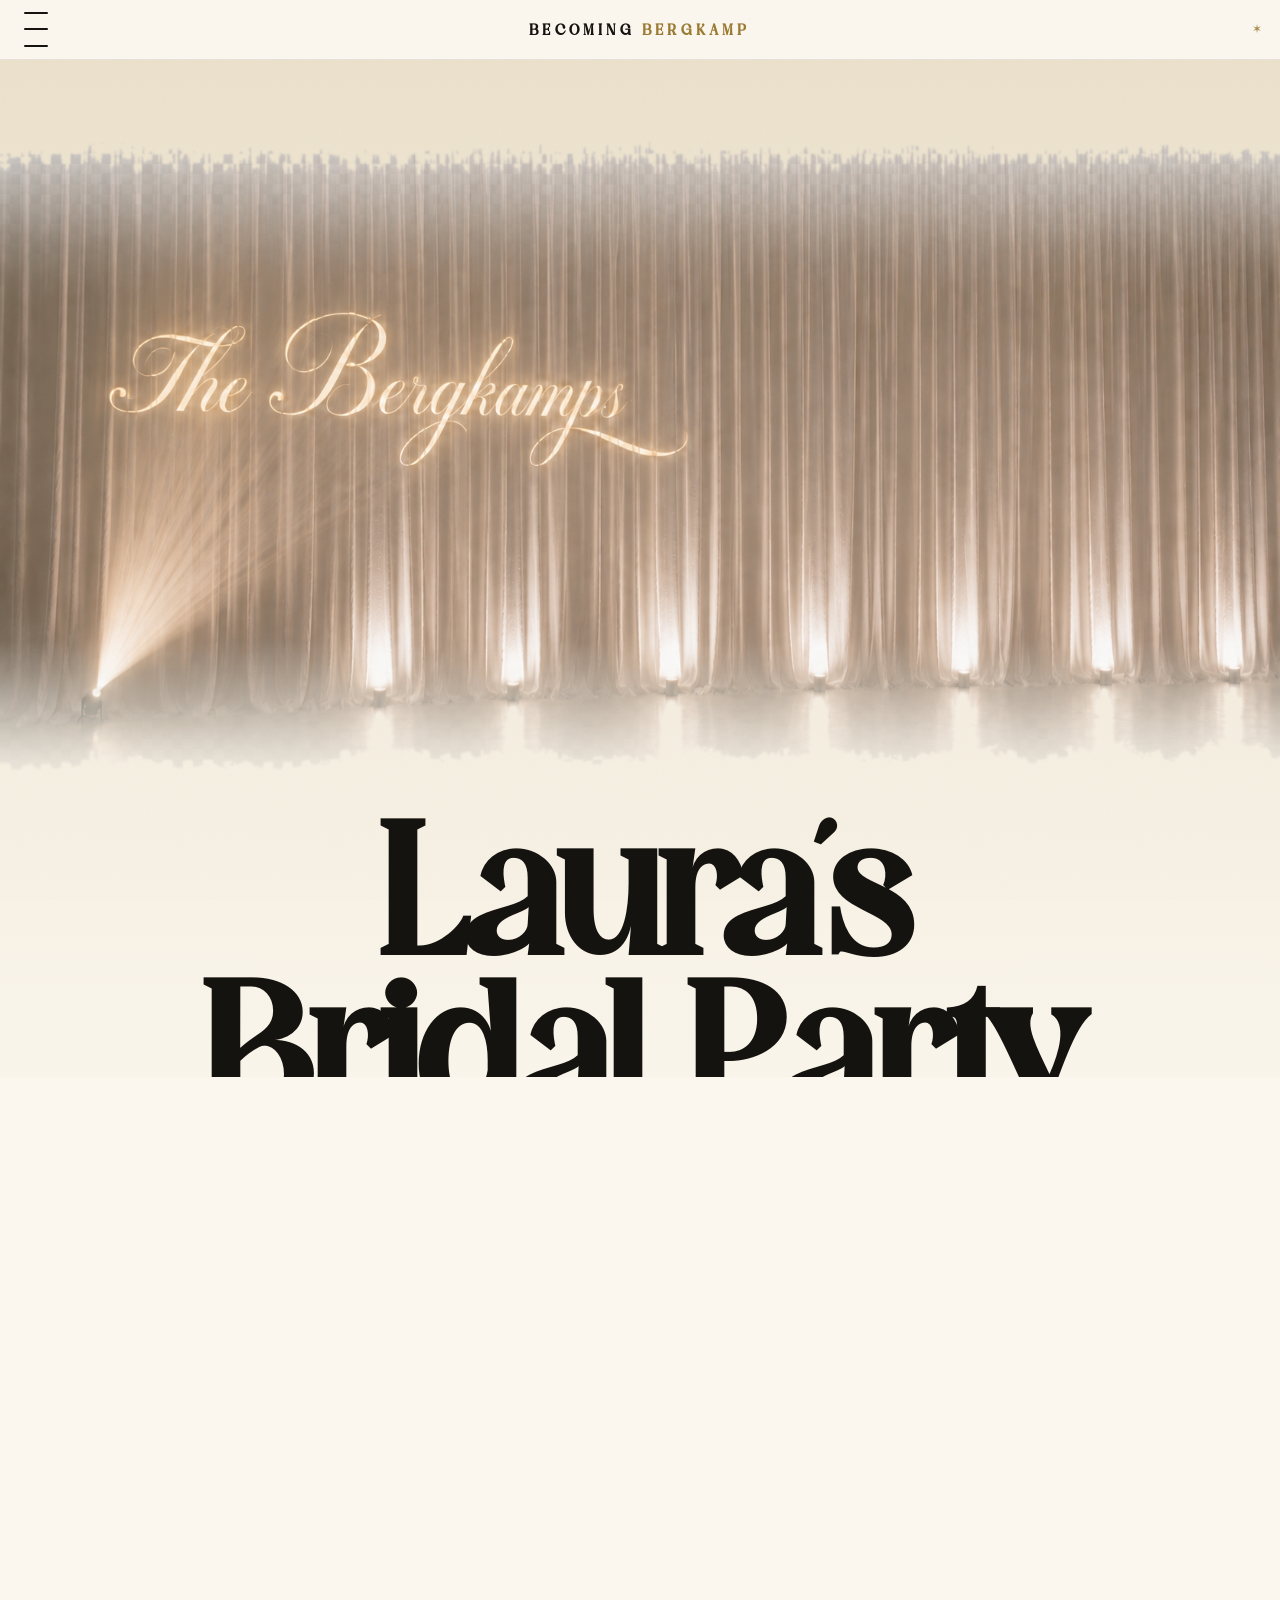
==== commit e7ec269d: "Name the installed app Laura's Bridal Party Set the add-to-home-screen label to Laura's Bridal Party" ====
--- a/index.html
+++ b/index.html
@@ -11,7 +11,7 @@
   <meta name="apple-mobile-web-app-capable" content="yes">
   <meta name="mobile-web-app-capable" content="yes">
   <meta name="apple-mobile-web-app-status-bar-style" content="default">
-  <meta name="apple-mobile-web-app-title" content="Bergkamp">
+  <meta name="apple-mobile-web-app-title" content="Laura's Bridal Party">
   <link rel="manifest" href="manifest.json">
   <link rel="apple-touch-icon" href="assets/icons/apple-touch-icon.png">
   <link rel="icon" type="image/png" sizes="32x32" href="assets/icons/favicon-32.png">
--- a/styles/main.css
+++ b/styles/main.css
@@ -555,10 +555,10 @@
 .hero--banner .wavewrap { margin-top: var(--space-7); }
 
 /* The mockup art on a clean white field, centered, no beach behind it. The
-   artwork carries the lettering, so no separate headline sits with it. The
-   source PNG is a tall portrait with wide empty margins baked in at the top and
-   bottom, so we crop those away (object-fit cover into a near-square box) to
-   keep the section compact and let the art read larger. */
+   artwork carries the lettering, so no separate headline sits with it. The PNG
+   is cropped tight to the art (only a little breathing room), so we show it
+   whole (object-fit contain) and let it run large in a compact band with very
+   little empty space around it. */
 /* A short, all-white opener. The white runs up under the translucent top bar
    (a negative pull cancels main's top padding) so there is no tan band above the
    art, and the whole thing sits high and compact. */
@@ -569,22 +569,21 @@
   padding-bottom: 0;
 }
 .hero--white .sub { color: var(--ink); opacity: .72; }
-/* The logo reads larger and bolder. The crop is tightened (a squarer box into
-   the tall source art) so we trim the empty margins baked into the PNG and the
-   lettering fills more of the same compact section rather than the band growing
-   taller. */
+/* Show the whole logo, never cropped, and run it large so it fills the band. */
 .hero--white .hero-mockup {
   display: block;
-  width: min(340px, 84vw);
-  aspect-ratio: 1024 / 920;
+  width: min(460px, 92vw);
   height: auto;
-  max-height: 27vh;
-  object-fit: cover;
-  object-position: center;
+  object-fit: contain;
   margin: 0 auto;
 }
 .hero--white .sub { margin-top: 10px; }
 .hero--white .wavewrap { margin-top: clamp(10px, 3vw, 20px); }
+
+/* The bachelorette ground is a soft soft blue, not the warm ivory, so the
+   Home Base card and the gaps between days read clean and nautical rather than
+   tan. The white hero and each day's own background paint over it. */
+#view-bachelorette { background: #EAF1F8; }
 
 /* =================================== BACHELORETTE STICKY JUMP */
 .jumpnav {
@@ -834,7 +833,7 @@
 
 /* the banner tile: the art spans the full width, and when collapsed it sits on
    the plain page so the closed trip reads as a clean stack of banners, set apart
-   from the day above by a crisp antique-gold rule. The theme color (and any
+   from the day above by a crisp soft-blue rule. The theme color (and any
    photo wash) fills in only once the day is open, where it flows into the panel
    gradient below. No block of color behind a collapsed banner. */
 .day__head {
@@ -846,7 +845,7 @@
   padding: 0 0 clamp(12px, 3.2vw, 24px);
   margin: 0;
   border: 0;
-  border-top: 2px solid var(--gold);   /* the clear line between sections */
+  border-top: 2px solid #16314E;   /* the crisp nautical navy line between sections */
   color: inherit;
   background: transparent;
   background-size: cover;
@@ -918,14 +917,14 @@
   text-align: center;
   text-shadow: var(--cap-halo, 0 1px 4px rgba(255,255,255,.55));
 }
-/* short gold strokes flank the title like a hand-set editorial dateline */
+/* short soft-blue strokes flank the title like a hand-set nautical dateline */
 .day__cap::before,
 .day__cap::after {
   content: "";
   flex: 0 0 auto;
   width: clamp(14px, 4vw, 22px);
   height: 2px;
-  background: var(--gold);
+  background: #9CC0DB;
   opacity: .92;
 }
 
@@ -2089,6 +2088,8 @@
   position: relative;
   z-index: 0;
   width: 100%;
+  /* nudged down a touch so a little warm space sits above the curtain */
+  margin-top: clamp(14px, 5vw, 34px);
   aspect-ratio: 1672 / 941;
   background-position: center top;
   background-size: cover;
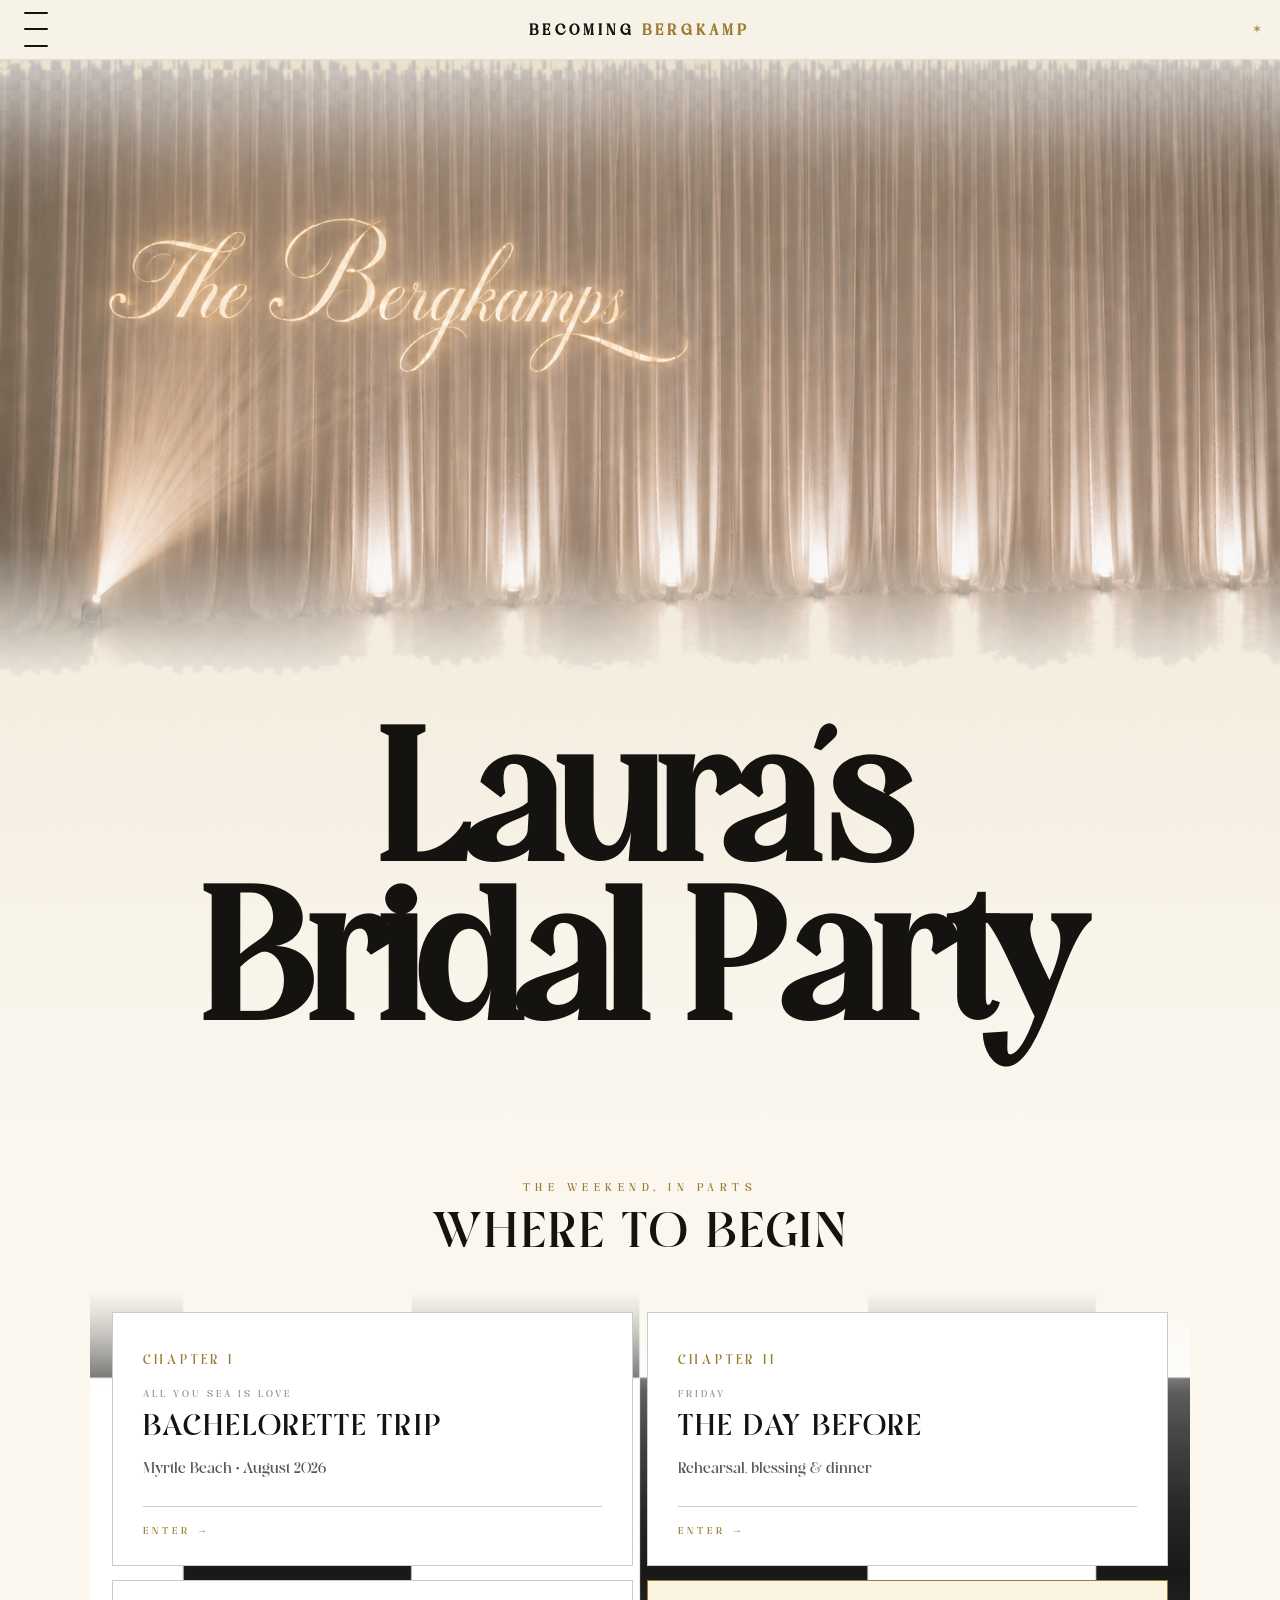
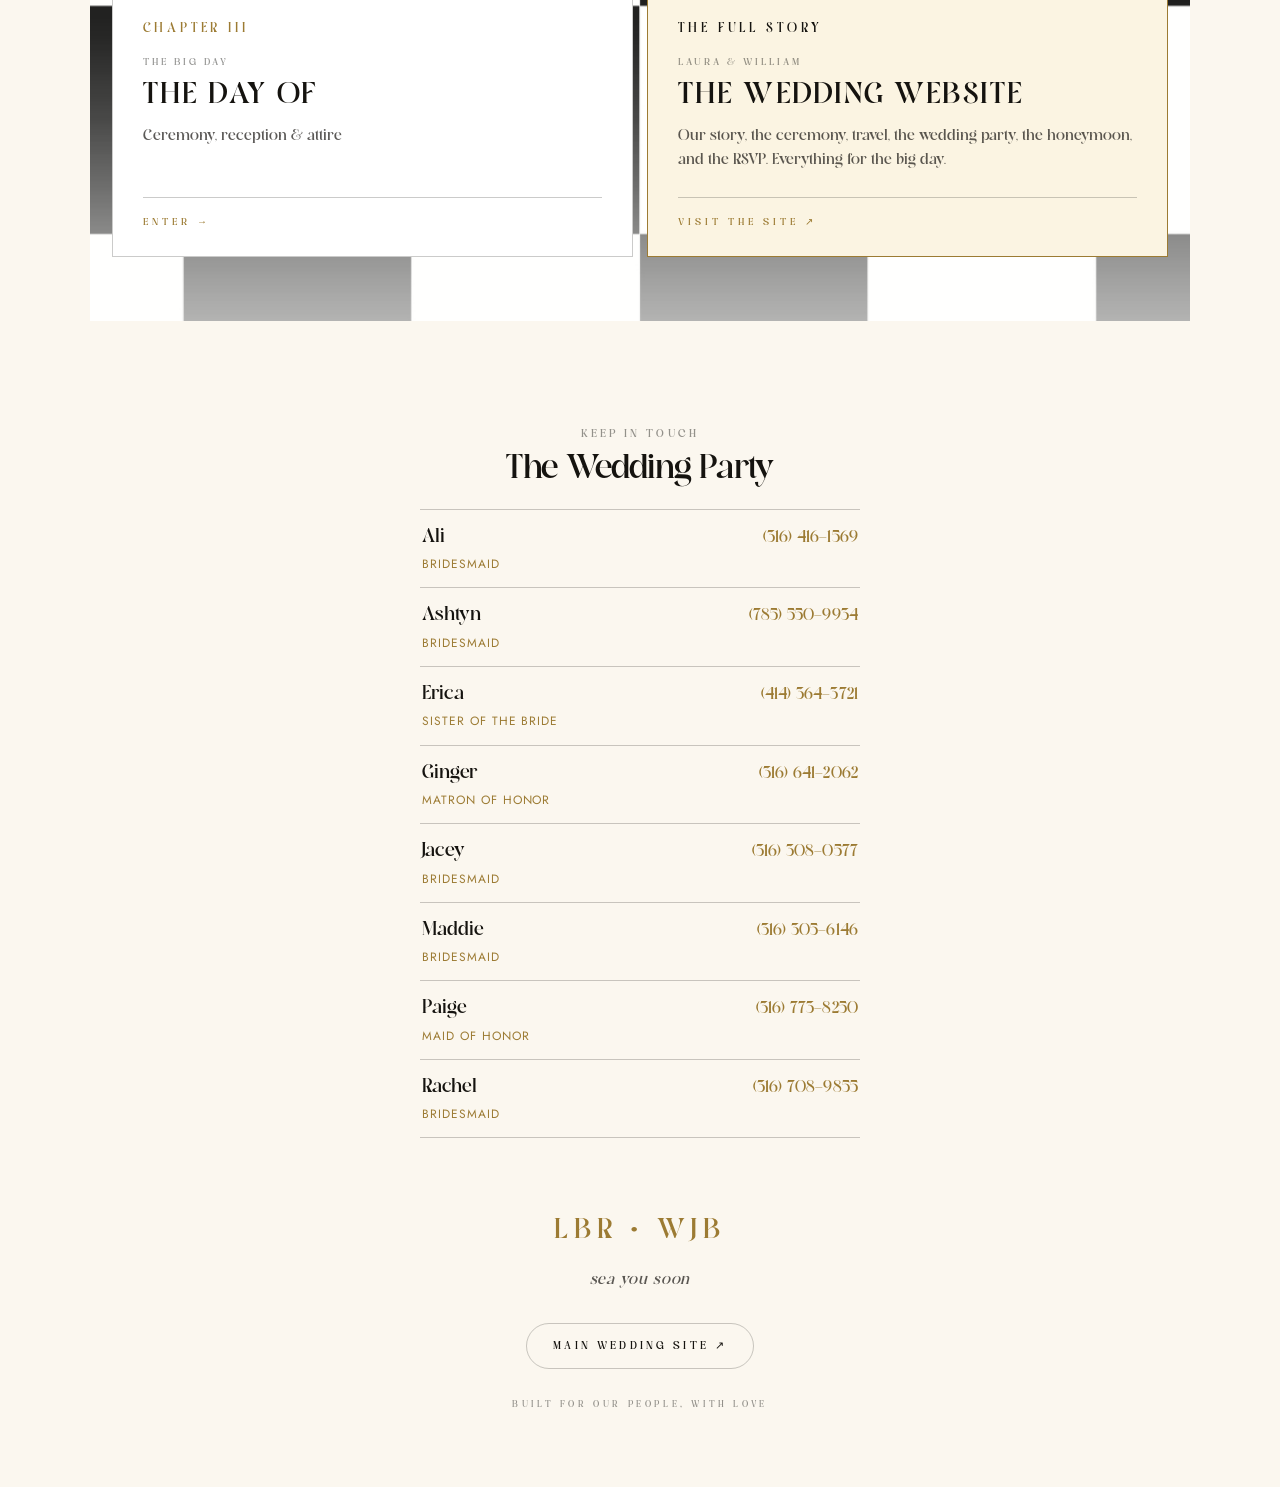
==== commit f48d3583: "Add Paige's dress video and an inspo video to the Coco Nuts night Paige's try-on clip joins Who's we" ====
--- a/index.html
+++ b/index.html
@@ -63,10 +63,11 @@
     <section class="view" id="view-day-of"></section>
   </main>
 
-  <!-- shared lightbox for the Boardwalk looks -->
+  <!-- shared lightbox for looks and claimed-look videos -->
   <div class="lightbox" id="lightbox" aria-hidden="true">
     <button class="lightbox__close" aria-label="Close">&times;</button>
     <img src="" alt="">
+    <video controls playsinline preload="metadata" hidden></video>
   </div>
 
   <script src="scripts/data.js"></script>
--- a/styles/main.css
+++ b/styles/main.css
@@ -142,6 +142,26 @@
   color: var(--gold);
 }
 
+/* Bachelorette dress for the top bar (body.theme-sea). The wedding wordmark
+   read as the wrong masthead over the SEA brand, so here it goes nautical: a
+   faint cabana-blue glass bar, the wordmark in navy with an ocean accent, and a
+   small anchor in place of the gold asterism. Still Bricolage, never the serif. */
+body.theme-sea .topbar {
+  background: rgba(231,241,248,.82);
+  border-bottom: 1px solid rgba(46,106,142,.20);
+}
+body.theme-sea .wordmark { color: #16314E; }
+body.theme-sea .wordmark .gold { color: #2E7FB4; }
+body.theme-sea .hamburger span { background: #16314E; }
+body.theme-sea .shellglyph {
+  color: #2E7FB4; opacity: 1;
+  font-size: 0; /* hide the asterism glyph, swap in an anchor below */
+}
+body.theme-sea .shellglyph::after {
+  content: "\2693"; /* anchor */
+  font-size: 14px;
+}
+
 /* hamburger */
 .hamburger {
   width: 44px; height: 44px;
@@ -285,7 +305,7 @@
   text-decoration: none;
   font-size: 12px; letter-spacing: .14em; text-transform: uppercase; font-weight: 600;
   padding: 13px 26px;
-  border-radius: var(--radius-pill);
+  border-radius: 2px;
   background: var(--ink); color: var(--ivory);
   border: 1px solid var(--ink);
   overflow: hidden;
@@ -596,40 +616,37 @@
   border-bottom: 1px solid var(--line-soft);
 }
 .jumpnav__scroll {
-  display: flex; gap: 7px;
+  display: flex; gap: 18px;
   overflow-x: auto;
-  padding: 12px 18px;
+  padding: 11px 18px 9px;
   max-width: var(--maxw); margin: 0 auto;
   scrollbar-width: none;
   -webkit-overflow-scrolling: touch;
 }
 .jumpnav__scroll::-webkit-scrollbar { display: none; }
-/* Each date is its own little rounded chip. The active one fills with greenery
-   so the row reads as a soft, cute set of tags rather than plain underlined text. */
+/* The day jump is a row of bold underline tabs, not rounded pills. The active
+   tab carries a thick navy underline so the row reads decisive and editorial. */
 .jumpnav__pill {
   position: relative;
   flex: 0 0 auto;
-  border: 1px solid var(--line-soft);
-  border-radius: var(--radius-pill);
-  background: #fff;
+  border: 0;
+  border-bottom: 2px solid transparent;
+  background: transparent;
   color: var(--ink);
   font-family: var(--display);
-  font-size: 12px; letter-spacing: .03em; font-weight: 600;
-  padding: 8px 15px;
+  font-size: 11px; letter-spacing: .12em; text-transform: uppercase; font-weight: 700;
+  padding: 8px 3px 7px;
   white-space: nowrap;
-  opacity: .7;
-  transition: opacity .25s var(--ease), background-color .25s var(--ease),
-              color .25s var(--ease), border-color .25s var(--ease);
+  opacity: .55;
+  transition: opacity .25s var(--ease), color .25s var(--ease), border-color .25s var(--ease);
 }
 .jumpnav__pill.is-active {
   opacity: 1;
-  background: var(--greenery);
-  color: #fff;
-  border-color: var(--greenery);
+  color: #16314E;
+  border-bottom-color: #16314E;
 }
 @media (hover: hover) {
-  .jumpnav__pill:hover { opacity: 1; border-color: var(--greenery); }
-  .jumpnav__pill.is-active:hover { border-color: var(--greenery); }
+  .jumpnav__pill:hover { opacity: 1; }
 }
 
 /* The House: a soft, centered home base. A soft soft blue wash inside a hairline
@@ -664,23 +681,36 @@
 .house .addr { font-size: 15px; opacity: .85; }
 .house .note { font-size: 14px; opacity: .72; margin: 8px auto 0; max-width: 32em; }
 
-/* the "open in maps" cue, now a cute filled greenery pill */
+/* the "open in maps" cue: a bold underlined link with a pin, not a filled pill */
 .maptap {
   display: inline-flex; align-items: center; gap: 8px;
   margin-top: var(--space-5);
-  padding: 11px 22px;
-  border-radius: var(--radius-pill);
-  background: #16314E; color: #fff;
+  padding: 7px 0 6px;
+  border-bottom: 2px solid #16314E;
+  color: #16314E;
   font-size: 11px; letter-spacing: var(--track-label); text-transform: uppercase;
-  font-weight: 600;
-  transition: background-color .25s var(--ease);
-}
-.maptap__pin { display: inline-flex; color: #AECEE3; }
+  font-weight: 700;
+  transition: opacity .25s var(--ease);
+}
+.maptap__pin { display: inline-flex; color: #2E7FB4; }
 @media (hover: hover) {
   .house:hover { border-color: #2E6A8E; }
-  .house:hover .maptap { background: var(--ink); }
+  .house:hover .maptap { opacity: .7; }
 }
 .house:active { transform: scale(.99); }
+
+/* Short notes under the home base (getting there, what to bring). Hairline rule,
+   no box, so they stay editorial rather than card-heavy. */
+.homenote {
+  text-align: center;
+  max-width: 40em;
+  margin: var(--space-7) auto;
+  padding-top: var(--space-6);
+  border-top: 1px solid var(--sand);
+}
+.homenote .eyebrow { color: #2E6A8E; display: block; }
+.homenote h2 { font-size: clamp(24px, 6vw, 38px); margin: 12px 0 14px; line-height: 1; }
+.homenote .note { font-size: 15px; line-height: 1.65; opacity: .82; margin: 0 auto; max-width: 34em; }
 
 /* ============================================ DAY WORLDS */
 .day {
@@ -743,8 +773,24 @@
   pointer-events: none;
   user-select: none;
 }
-.day .wearchip { margin-top: var(--space-6); }
-.day .wearchip .lead { display: block; margin-bottom: 8px; }
+/* "Wear" is no longer a rounded chip. It reads as a bold statement on a thick
+   left rule: a small uppercase lead over the line in the display face. */
+.day .wearchip {
+  display: block;
+  margin-top: var(--space-6);
+  border: 0; border-radius: 0;
+  border-left: 3px solid currentColor;
+  padding: 2px 0 2px 16px;
+  font-family: var(--display);
+  font-size: clamp(17px, 4.4vw, 20px);
+  font-weight: 600; line-height: 1.25; letter-spacing: -.01em;
+}
+.day .wearchip .lead {
+  display: block; margin-bottom: 7px;
+  font-family: var(--sans);
+  font-size: 10px; letter-spacing: var(--track-label); text-transform: uppercase;
+  font-weight: 600; opacity: .7;
+}
 
 /* palette swatch row */
 .swatches { display: flex; gap: 14px; margin-top: var(--space-6); flex-wrap: wrap; }
@@ -799,6 +845,109 @@
 }
 .day--acc.has-bg .outfit-inspo__label,
 .day--acc.has-bg .outfit-inspo__hint { text-shadow: var(--text-halo, none); }
+
+/* claimed looks: the dresses people have already ordered for a night. A gold
+   label (with a hairline above) and a short note set it up, then each look
+   sits in a calm column with its owner's name tagged below. No drop-shadow
+   boxes; the photos read as an editorial lineup, not cards. Tapping a look
+   opens the lightbox at full size. */
+.claimed-looks { margin-top: var(--space-7); }
+.claimed-looks__label {
+  font-size: 10px; letter-spacing: var(--track-label); text-transform: uppercase;
+  color: var(--gold);
+  padding-top: var(--space-5);
+  border-top: 1px solid currentColor;
+}
+.claimed-looks__note {
+  margin-top: var(--space-4);
+  max-width: 46ch;
+  font-size: clamp(14px, 3.6vw, 16px);
+  line-height: 1.5;
+  opacity: .85;
+}
+.claimed-looks__grid {
+  margin-top: var(--space-5);
+  display: grid;
+  grid-template-columns: repeat(auto-fill, minmax(150px, 1fr));
+  gap: var(--space-5) var(--space-4);
+}
+.claimed-look { margin: 0; }
+.claimed-look__btn {
+  position: relative;
+  display: block;
+  width: 100%;
+  padding: 0;
+  border: 0;
+  background: transparent;
+  cursor: zoom-in;
+  transition: opacity .25s var(--ease);
+}
+@media (hover: hover) { .claimed-look__btn:hover { opacity: .94; } }
+.claimed-look__img {
+  display: block;
+  width: 100%;
+  height: auto;
+  aspect-ratio: 3 / 4;
+  object-fit: cover;
+}
+.claimed-look__tag {
+  margin-top: var(--space-3);
+  font-family: var(--display);
+  font-size: clamp(15px, 4vw, 18px);
+  font-weight: 600; letter-spacing: -.01em;
+}
+/* the play badge over a claimed look that is a video, not a photo */
+.claimed-look__play {
+  position: absolute;
+  top: 50%; left: 50%;
+  width: 46px; height: 46px;
+  transform: translate(-50%, -50%);
+  border-radius: 50%;
+  background: rgba(21, 19, 15, .55);
+  pointer-events: none;
+}
+.claimed-look__play::after {
+  content: "";
+  position: absolute;
+  top: 50%; left: 50%;
+  transform: translate(-38%, -50%);
+  border-style: solid;
+  border-width: 9px 0 9px 15px;
+  border-color: transparent transparent transparent var(--ivory);
+}
+.day--acc.has-bg .claimed-looks__label,
+.day--acc.has-bg .claimed-looks__note,
+.day--acc.has-bg .claimed-look__tag { text-shadow: var(--text-halo, none); }
+
+/* inspo video: a short clip of the night's dress code in motion, right under
+   the outfit collage. It is portrait phone footage, so it holds a calm phone
+   shaped column instead of running full bleed. Same gold label treatment as
+   the sections around it, no drop-shadow box. */
+.inspo-video { margin-top: var(--space-7); }
+.inspo-video__label {
+  font-size: 10px; letter-spacing: var(--track-label); text-transform: uppercase;
+  color: var(--gold);
+  padding-top: var(--space-5);
+  border-top: 1px solid currentColor;
+}
+.inspo-video__note {
+  margin-top: var(--space-4);
+  max-width: 46ch;
+  font-size: clamp(14px, 3.6vw, 16px);
+  line-height: 1.5;
+  opacity: .85;
+}
+.inspo-video__player {
+  display: block;
+  margin-top: var(--space-5);
+  width: min(340px, 100%);
+  aspect-ratio: 9 / 16;
+  object-fit: cover;
+  background: var(--ink);
+  border-radius: var(--radius-s);
+}
+.day--acc.has-bg .inspo-video__label,
+.day--acc.has-bg .inspo-video__note { text-shadow: var(--text-halo, none); }
 
 /* oversized botanical glyph as quiet texture per day */
 .day__glyph {
@@ -1243,6 +1392,364 @@
 .day--sunday .label { color: var(--greenery); }
 .day--sunday .vibe { margin: 16px auto 0; }
 
+/* ===================================== TRAVEL DETAILS (the bridesmaid plane)
+   A collapsible banner that sits at the head of the day stack. It borrows the
+   day accordion's machinery and dress (the navy top rule, the centered wordmark,
+   the corner chevron), set in a soft sky palette so it reads as part of the
+   trip. Open it and the plane taxis in from the left and lands as the header. */
+.travel-sec {
+  --c-this: #DCEAF3;   /* soft sky */
+  --panel-bg: linear-gradient(180deg, #DCEAF3 0%, #F1F7FB 100%);
+  --cap-color: #16314E;
+  --cap-halo: 0 1px 4px rgba(255,255,255,.6);
+}
+.travel__title { display: flex; flex-direction: column; align-items: center; gap: 8px; }
+.travel-sec .day__wordmark { color: #16314E; }
+.travel__hint {
+  font-family: var(--sans);
+  font-size: 10px; letter-spacing: var(--track-label); text-transform: uppercase;
+  font-weight: 600; opacity: .7; color: #1B4A6E;
+}
+
+/* the runway: the plane runs full bleed across the top of the open panel. The
+   band is tall so the plane has real sky to roam: it sweeps in very big, banks
+   around, then settles centered as the header, landing a touch bigger than it
+   used to so it reads as the hero of the section. */
+.travel__sky {
+  position: relative;
+  width: 100%;
+  overflow: hidden;
+  height: clamp(210px, 56vw, 420px);
+  display: flex;
+  align-items: center;
+  justify-content: center;
+}
+/* the plane is the first thing in the panel, so keep it tucked right up under
+   the Travel Details title rather than floating far below it */
+.travel-sec .day__panel-in { padding-top: clamp(2px, 1.4vw, 12px); }
+.travel__plane {
+  width: clamp(320px, 94vw, 680px);
+  height: auto;
+  filter: drop-shadow(0 18px 26px rgba(22, 49, 78, .3));
+  will-change: transform, opacity;
+}
+/* the plane faces right, so it banks in from the left, loops around the sky big,
+   then eases down to land centered, a bit larger than its old resting size */
+.travel-sec.is-open .travel__plane {
+  animation: planeFly 3.8s var(--ease) both;
+}
+@keyframes planeFly {
+  0%   { transform: translate(-78vw, 15vh) rotate(-6deg) scale(1.55); opacity: 0; }
+  10%  { opacity: 1; }
+  26%  { transform: translate(-2vw, -12vh) rotate(5deg)  scale(1.5); }
+  44%  { transform: translate(58vw, 2vh)   rotate(-4deg) scale(1.46); }
+  62%  { transform: translate(16vw, 13vh)  rotate(4deg)  scale(1.32); }
+  80%  { transform: translate(-24vw, -3vh) rotate(-2deg) scale(1.18); }
+  100% { transform: translate(0, 0)        rotate(0)     scale(1.06); opacity: 1; }
+}
+
+.travel__head-copy {
+  font-family: var(--display);
+  font-weight: 800;
+  font-size: clamp(28px, 8vw, 46px);
+  line-height: .95; letter-spacing: var(--track-tight);
+  color: #16314E;
+  margin-bottom: 10px;
+}
+.travel__note { font-size: 15px; line-height: 1.6; opacity: .82; max-width: 30em; }
+
+/* flights, as hairline editorial rows rather than boxed cards */
+.travel-legs { margin-top: var(--space-6); }
+.travel-leg {
+  display: grid;
+  grid-template-columns: minmax(86px, 120px) 1fr;
+  gap: 16px;
+  padding: 16px 0;
+  border-top: 1px solid rgba(22, 49, 78, .16);
+}
+.travel-leg:last-child { border-bottom: 1px solid rgba(22, 49, 78, .16); }
+.travel-leg__label {
+  font-family: var(--sans);
+  font-size: 11px; letter-spacing: var(--track-label); text-transform: uppercase;
+  font-weight: 600; color: #1B4A6E; padding-top: 5px;
+}
+.travel-leg__body { display: flex; flex-direction: column; gap: 5px; }
+.travel-leg__route {
+  font-family: var(--display);
+  font-weight: 700; font-size: clamp(18px, 4.6vw, 22px);
+  line-height: 1.15; letter-spacing: -.01em; color: #16314E;
+}
+.travel-leg__date { font-size: 14px; opacity: .82; }
+.travel-leg__time {
+  font-size: 11px; letter-spacing: var(--track-label); text-transform: uppercase;
+  opacity: .62;
+}
+
+/* flight options, grouped by home base. Hairline editorial blocks in the same
+   sky navy as the rest of the travel section: airline and price up top, the
+   legs segment by segment, and a booking link out to Google Flights. */
+.flightops { margin-top: var(--space-6); text-align: left; }
+.flightops__city {
+  font-family: var(--sans);
+  font-size: 11px; letter-spacing: var(--track-label); text-transform: uppercase;
+  font-weight: 700; color: #1B4A6E;
+  margin: 0 0 4px;
+  padding-top: 26px;
+}
+.flightops__group:first-child .flightops__city { padding-top: 0; }
+.flightop {
+  padding: 18px 0 22px;
+  border-top: 1px solid rgba(22, 49, 78, .16);
+}
+.flightop__top {
+  display: flex; align-items: baseline; justify-content: space-between; gap: 16px;
+}
+.flightop__id { display: flex; flex-direction: column; gap: 2px; }
+.flightop__airline {
+  font-family: var(--display);
+  font-weight: 800; font-size: clamp(20px, 5vw, 26px);
+  line-height: 1; letter-spacing: var(--track-tight);
+  color: #16314E;
+}
+.flightop__dates { font-size: 13px; opacity: .78; }
+.flightop__price { text-align: right; flex-shrink: 0; }
+.flightop__price b {
+  display: block;
+  font-family: var(--display);
+  font-weight: 800; font-size: clamp(20px, 5vw, 26px);
+  line-height: 1; letter-spacing: var(--track-tight);
+  color: #16314E;
+}
+.flightop__price--tap b { font-size: 14px; font-weight: 700; padding-top: 4px; }
+.flightop__price span {
+  font-size: 10px; letter-spacing: var(--track-label); text-transform: uppercase;
+  opacity: .6;
+}
+.flightop__note { font-size: 14px; line-height: 1.55; opacity: .82; margin-top: 10px; max-width: 34em; }
+.flightop__leg { margin-top: 16px; }
+.flightop__leghead {
+  display: flex; align-items: baseline; justify-content: space-between; gap: 12px;
+  padding-bottom: 6px;
+  border-bottom: 1px solid rgba(22, 49, 78, .1);
+}
+.flightop__leglabel {
+  font-family: var(--sans);
+  font-size: 11px; letter-spacing: var(--track-label); text-transform: uppercase;
+  font-weight: 700; color: #16314E;
+}
+.flightop__legmeta {
+  font-size: 11px; letter-spacing: var(--track-label); text-transform: uppercase;
+  opacity: .62; white-space: nowrap;
+}
+.flightop__seg {
+  display: grid;
+  grid-template-columns: minmax(64px, 84px) 1fr;
+  gap: 10px;
+  padding: 8px 0 0;
+  font-size: 14px; line-height: 1.45;
+}
+.flightop__segno {
+  font-family: var(--sans);
+  font-weight: 700; font-size: 12px; letter-spacing: .04em;
+  color: #1B4A6E; padding-top: 1px;
+}
+.flightop__segdetail { color: inherit; }
+.flightop__lay {
+  font-size: 12px; font-style: normal; opacity: .6;
+  padding: 6px 0 0; margin-left: clamp(74px, 18vw, 94px);
+}
+.flightop__book {
+  display: inline-block;
+  margin-top: 18px;
+  font-family: var(--sans);
+  font-size: 12px; letter-spacing: var(--track-label); text-transform: uppercase;
+  font-weight: 700;
+  color: #F1F7FB; background: #16314E;
+  padding: 11px 18px; border-radius: 999px;
+  text-decoration: none;
+}
+.flightop__book:active { transform: scale(.98); }
+
+/* ---- the "time to book" call to action and the booking check in ----
+   The bride asked for something impossible to miss, so this corner of the
+   travel panel breaks the calm editorial hush on purpose: a light blue banner
+   that pulses, a flashing cue on the collapsed banner, and a little yes or no
+   flow that walks each girl from booking her flight to picking her outfits. */
+
+/* the flashing pill on the collapsed Travel Details banner */
+.travel__cue {
+  font-family: var(--sans);
+  font-size: 10px; letter-spacing: var(--track-label); text-transform: uppercase;
+  font-weight: 700; color: #0F2B47;
+  padding: 5px 11px; border-radius: 999px;
+  background: #CFE6F6; border: 1.5px solid #1E7FC4;
+  animation: cueFlash 1.1s ease-in-out infinite;
+}
+@keyframes cueFlash {
+  0%, 100% { background: #CFE6F6; box-shadow: 0 0 0 0 rgba(30, 127, 196, 0); }
+  50%      { background: #9FD2F2; box-shadow: 0 0 0 4px rgba(30, 127, 196, .25); }
+}
+
+/* the big flashing banner that crowns the open panel */
+.bookflash {
+  display: flex; align-items: center; gap: 14px;
+  margin: var(--space-5) 0 var(--space-4);
+  padding: 16px 18px;
+  border-radius: 14px;
+  border: 2px solid #5AA9DC;
+  background: linear-gradient(120deg, #BFE0F5 0%, #DCEAF3 100%);
+  animation: bookFlash 1.1s ease-in-out infinite;
+}
+@keyframes bookFlash {
+  0%, 100% {
+    border-color: #5AA9DC; box-shadow: 0 0 0 0 rgba(90, 169, 220, 0);
+    background: linear-gradient(120deg, #BFE0F5 0%, #DCEAF3 100%);
+  }
+  50% {
+    border-color: #1E7FC4; box-shadow: 0 0 0 5px rgba(90, 169, 220, .28);
+    background: linear-gradient(120deg, #9FD2F2 0%, #CFE6F6 100%);
+  }
+}
+.bookflash__beacon {
+  flex: 0 0 auto;
+  width: 14px; height: 14px; border-radius: 50%;
+  background: #1E7FC4;
+  animation: beaconPulse 1.1s ease-out infinite;
+}
+@keyframes beaconPulse {
+  0%   { box-shadow: 0 0 0 0 rgba(30, 127, 196, .55); }
+  70%  { box-shadow: 0 0 0 12px rgba(30, 127, 196, 0); }
+  100% { box-shadow: 0 0 0 0 rgba(30, 127, 196, 0); }
+}
+.bookflash__text { display: flex; flex-direction: column; gap: 4px; text-align: left; }
+.bookflash__title {
+  font-family: var(--display); font-weight: 800;
+  font-size: clamp(17px, 4.6vw, 22px); line-height: 1.05;
+  letter-spacing: var(--track-tight); color: #0F2B47;
+}
+.bookflash__note { font-size: 13px; line-height: 1.5; color: #1B4A6E; opacity: .92; }
+
+/* Laura's flights, so everyone can match her dates and pick a seat nearby */
+.lauraflights {
+  margin: 0 0 var(--space-5);
+  padding: 18px;
+  border-radius: 14px;
+  border: 1px solid rgba(22, 49, 78, .16);
+  background: rgba(255, 255, 255, .5);
+  text-align: left;
+}
+.lauraflights__label {
+  display: block;
+  font-family: var(--sans);
+  font-size: 11px; letter-spacing: var(--track-label); text-transform: uppercase;
+  font-weight: 700; color: #1B4A6E; margin-bottom: 8px;
+}
+.lauraflights__note { font-size: 14px; line-height: 1.55; color: #16314E; opacity: .85; margin-bottom: 14px; }
+.lauraflights__times { display: flex; flex-wrap: wrap; gap: 14px 28px; margin-bottom: 16px; }
+.lauraflights__time { display: flex; flex-direction: column; gap: 2px; }
+.lauraflights__time .k {
+  font-family: var(--sans); font-size: 10px; letter-spacing: var(--track-label);
+  text-transform: uppercase; font-weight: 700; color: #1B4A6E; opacity: .7;
+}
+.lauraflights__time .v {
+  font-family: var(--display); font-weight: 700; font-size: clamp(15px, 3.8vw, 18px);
+  line-height: 1.15; color: #16314E;
+}
+/* the booked board: everyone (other than Laura) who has locked their flights,
+   each with the flight out and back and a green Booked check */
+.booked {
+  margin: 0 0 var(--space-5);
+  padding: 18px;
+  border-radius: 14px;
+  border: 1px solid rgba(22, 49, 78, .16);
+  background: rgba(255, 255, 255, .5);
+  text-align: left;
+}
+.booked__label {
+  display: block;
+  font-family: var(--sans); font-size: 11px; letter-spacing: var(--track-label);
+  text-transform: uppercase; font-weight: 700; color: #1B4A6E; margin-bottom: 12px;
+}
+.booked__row {
+  padding: 12px 0;
+  border-top: 1px solid rgba(22, 49, 78, .12);
+}
+.booked__row:first-of-type { border-top: none; padding-top: 0; }
+.booked__top {
+  display: flex; align-items: center; justify-content: space-between; gap: 12px;
+  margin-bottom: 8px;
+}
+.booked__name {
+  font-family: var(--display); font-weight: 800; font-size: clamp(17px, 4.6vw, 21px);
+  line-height: 1; letter-spacing: var(--track-tight); color: #16314E;
+}
+.booked__badge {
+  display: inline-flex; align-items: center; gap: 5px; flex-shrink: 0;
+  font-family: var(--sans); font-size: 10px; letter-spacing: var(--track-label);
+  text-transform: uppercase; font-weight: 700; color: #2F7D4F;
+  padding: 4px 10px 4px 8px; border-radius: 999px;
+  background: rgba(47, 125, 79, .12); border: 1px solid rgba(47, 125, 79, .35);
+}
+.booked__check { color: #2F8A4E; }
+.booked__legs { display: flex; flex-direction: column; gap: 5px; }
+.booked__leg { display: flex; align-items: baseline; gap: 10px; }
+.booked__leg .k {
+  flex: 0 0 34px;
+  font-family: var(--sans); font-size: 10px; letter-spacing: var(--track-label);
+  text-transform: uppercase; font-weight: 700; color: #1B4A6E; opacity: .7;
+}
+.booked__leg .v { font-size: 13px; line-height: 1.4; color: #16314E; }
+
+/* ===================================== CARS PANNING ALONG (in each car day and
+   at the foot of the trip). No road, just the cars gliding across. The set is
+   doubled in the markup and the lane slides one full set over, so the pan loops
+   seamlessly; the cars face left, so a leftward pan keeps them moving forward. */
+.carstream {
+  position: relative;
+  width: 100%;
+  overflow: hidden;
+  padding: clamp(16px, 4.4vw, 34px) 0;
+  /* a generous fade on both edges so a car entering or leaving dissolves into
+     the day instead of being cut off on a hard line */
+  -webkit-mask-image: linear-gradient(90deg, transparent 0, #000 22%, #000 78%, transparent 100%);
+  mask-image: linear-gradient(90deg, transparent 0, #000 22%, #000 78%, transparent 100%);
+  /* promote the band to its own layer and isolate it so iOS Safari reliably
+     clips and masks the moving lane instead of letting a car flash past the edge */
+  transform: translateZ(0);
+  isolation: isolate;
+}
+.carstream__lane {
+  display: flex;
+  align-items: flex-end;
+  width: max-content;
+  animation: carPan 7s linear infinite;
+  will-change: transform;
+  -webkit-backface-visibility: hidden;
+  backface-visibility: hidden;
+}
+/* The gap rides on each car as right padding (not a flex gap or margin) so it is
+   always counted in the lane width. The doubled set then spaces evenly across the
+   seam and the loop wraps with no jump. A tighter gap keeps more than one car in
+   view so the stream reads as continuous rather than a lone car at the edge. */
+.carstream__car {
+  flex: 0 0 auto;
+  height: clamp(140px, 36vw, 240px);
+  width: auto;
+  padding-right: clamp(26px, 7vw, 70px);
+  box-sizing: content-box;
+  filter: drop-shadow(0 9px 12px rgba(0, 0, 0, .22));
+}
+@keyframes carPan { to { transform: translate3d(-50%, 0, 0); } }
+
+@media (prefers-reduced-motion: reduce) {
+  .travel-sec.is-open .travel__plane { animation: none; }
+  .carstream__lane { animation: none; }
+  /* the booking nudge stops flashing but keeps its bold blue so it stays
+     impossible to miss without the motion */
+  .travel__cue, .bookflash, .bookflash__beacon { animation: none; }
+  .bookflash { border-color: #1E7FC4; }
+}
+
 /* location marker, framed by a hairline rule instead of a box */
 .day-loc {
   margin-top: var(--space-7);
@@ -1347,8 +1854,40 @@
 .forms .eyebrow { color: #FFF3E2; display: block; }
 .forms h3 { font-size: clamp(24px, 6vw, 32px); margin: 10px 0 10px; }
 .forms__note { font-size: 14px; line-height: 1.65; opacity: .92; margin: 0 0 18px; }
-.forms__links { display: flex; flex-wrap: wrap; gap: 10px; }
-.forms__links .pill-link { font-size: 11px; padding: 11px 18px; }
+/* The forms are bold arrow hyperlinks stacked in a list, not pill buttons. Each
+   row is a hairline-separated link with a right arrow that nudges on hover. */
+.forms__links { display: flex; flex-direction: column; }
+.arrowlink {
+  display: flex; align-items: center; gap: 12px;
+  text-decoration: none; color: inherit;
+  padding: 15px 0;
+  border-top: 1px solid color-mix(in srgb, currentColor 20%, transparent);
+  font-family: var(--display);
+  font-size: clamp(16px, 4.4vw, 20px); font-weight: 600;
+  line-height: 1.2; letter-spacing: -.01em;
+  transition: opacity .2s var(--ease);
+}
+.forms__links .arrowlink:last-child {
+  border-bottom: 1px solid color-mix(in srgb, currentColor 20%, transparent);
+}
+.arrowlink__txt { flex: 1 1 auto; }
+.arrowlink__arr {
+  flex: 0 0 auto; display: inline-flex;
+  transition: transform .3s var(--ease);
+}
+@media (hover: hover) {
+  .arrowlink:hover { opacity: .72; }
+  .arrowlink:hover .arrowlink__arr { transform: translateX(5px); }
+}
+.arrowlink.is-ghost { opacity: .5; cursor: default; }
+.arrowlink__soon {
+  flex: 0 0 auto;
+  font-family: var(--sans);
+  font-size: 9px; letter-spacing: var(--track-label); text-transform: uppercase;
+  font-weight: 600;
+  border: 1px solid currentColor; border-radius: 2px;
+  padding: 3px 7px;
+}
 
 .meals .eyebrow { display: block; opacity: .92; }
 .meals__list { display: grid; gap: 18px; margin-top: 16px; }
@@ -1366,7 +1905,7 @@
   font-size: 10.5px; letter-spacing: .1em; text-transform: uppercase; font-weight: 600;
   text-decoration: none;
   padding: 8px 14px;
-  border-radius: var(--radius-pill);
+  border-radius: 2px;
   border: 1px solid currentColor;
   color: inherit; opacity: .8;
   transition: opacity .2s var(--ease), transform .15s var(--ease);
@@ -1376,6 +1915,34 @@
 
 .day-loc__addr { font-size: 13px; opacity: .78; margin-top: 5px; }
 .day--thursday .forms .eyebrow { color: #2E6A8E; }
+
+/* The Beach Club night-in plan: a bold grid of line icons. Hairline cells, no
+   boxed cards or drop shadows, so it stays editorial. Two up on phones, three
+   up where there is room. */
+.activities { margin-top: var(--space-6); }
+.activities .eyebrow { display: block; opacity: .92; }
+.activities h3 { font-size: clamp(24px, 6vw, 32px); margin: 10px 0 18px; }
+.activities__grid {
+  display: grid;
+  grid-template-columns: repeat(2, 1fr);
+  border-top: 1px solid color-mix(in srgb, currentColor 20%, transparent);
+  border-left: 1px solid color-mix(in srgb, currentColor 20%, transparent);
+}
+.activity {
+  display: flex; flex-direction: column; gap: 7px;
+  padding: 20px 16px;
+  border-right: 1px solid color-mix(in srgb, currentColor 20%, transparent);
+  border-bottom: 1px solid color-mix(in srgb, currentColor 20%, transparent);
+}
+.activity__icon { display: inline-flex; color: #16314E; }
+.activity__label {
+  font-family: var(--display); font-weight: 700;
+  font-size: clamp(16px, 4.4vw, 19px); line-height: 1.1; letter-spacing: -.01em;
+}
+.activity__note { font-size: 12.5px; line-height: 1.45; opacity: .78; }
+@media (min-width: 620px) {
+  .activities__grid { grid-template-columns: repeat(3, 1fr); }
+}
 
 /* With the wallpapers now showing through, bare headings and copy that sit
    directly on the photo get a soft halo so every line stays readable. */
@@ -1540,6 +2107,7 @@
 .lightbox.is-open { display: flex; animation: fadeIn .25s var(--ease) both; }
 @keyframes fadeIn { from { opacity: 0; } to { opacity: 1; } }
 .lightbox img { max-width: 100%; max-height: 90vh; border-radius: var(--radius-s); }
+.lightbox video { max-width: 100%; max-height: 90vh; border-radius: var(--radius-s); }
 .lightbox__close {
   position: absolute; top: calc(env(safe-area-inset-top) + 14px); right: 16px;
   width: 44px; height: 44px; border-radius: 50%;
@@ -1930,6 +2498,12 @@
   transition: transform .25s var(--ease);
 }
 @media (hover: hover) { .ed-colors .d:hover { transform: scale(1.14); } }
+.ed-colors__img {
+  display: block;
+  width: clamp(220px, 60vw, 360px);
+  height: auto;
+  margin: 26px auto;
+}
 .ed-colors .statement {
   font-family: var(--ed-serif); font-style: italic;
   font-size: clamp(20px, 5vw, 30px); line-height: 1.4;
@@ -2075,6 +2649,10 @@
   position: relative;
   overflow: hidden;
   text-align: center;
+  /* A negative pull cancels main's top padding so the warm ground and the
+     curtain run up under the translucent top bar with no ivory band above the
+     art. The curtain then touches the top, the way the day-of hero does. */
+  margin-top: calc(-1 * (var(--topbar-h) + env(safe-area-inset-top)));
   padding: 0 0 clamp(34px, 9vw, 60px);
   background: linear-gradient(to bottom,
     #EBE1CC 0%,
@@ -2088,8 +2666,8 @@
   position: relative;
   z-index: 0;
   width: 100%;
-  /* nudged down a touch so a little warm space sits above the curtain */
-  margin-top: clamp(14px, 5vw, 34px);
+  /* sits flush at the top so the curtain reaches up under the top bar */
+  margin-top: 0;
   aspect-ratio: 1672 / 941;
   background-position: center top;
   background-size: cover;
@@ -2108,7 +2686,7 @@
   letter-spacing: .02em;
   color: var(--ed-paper);
   max-width: 12em;
-  margin: clamp(6px, 3vw, 18px) auto 0;
+  margin: clamp(-14px, -2vw, -6px) auto 0;
   padding: 0 clamp(20px, 6vw, 44px);
 }
 
